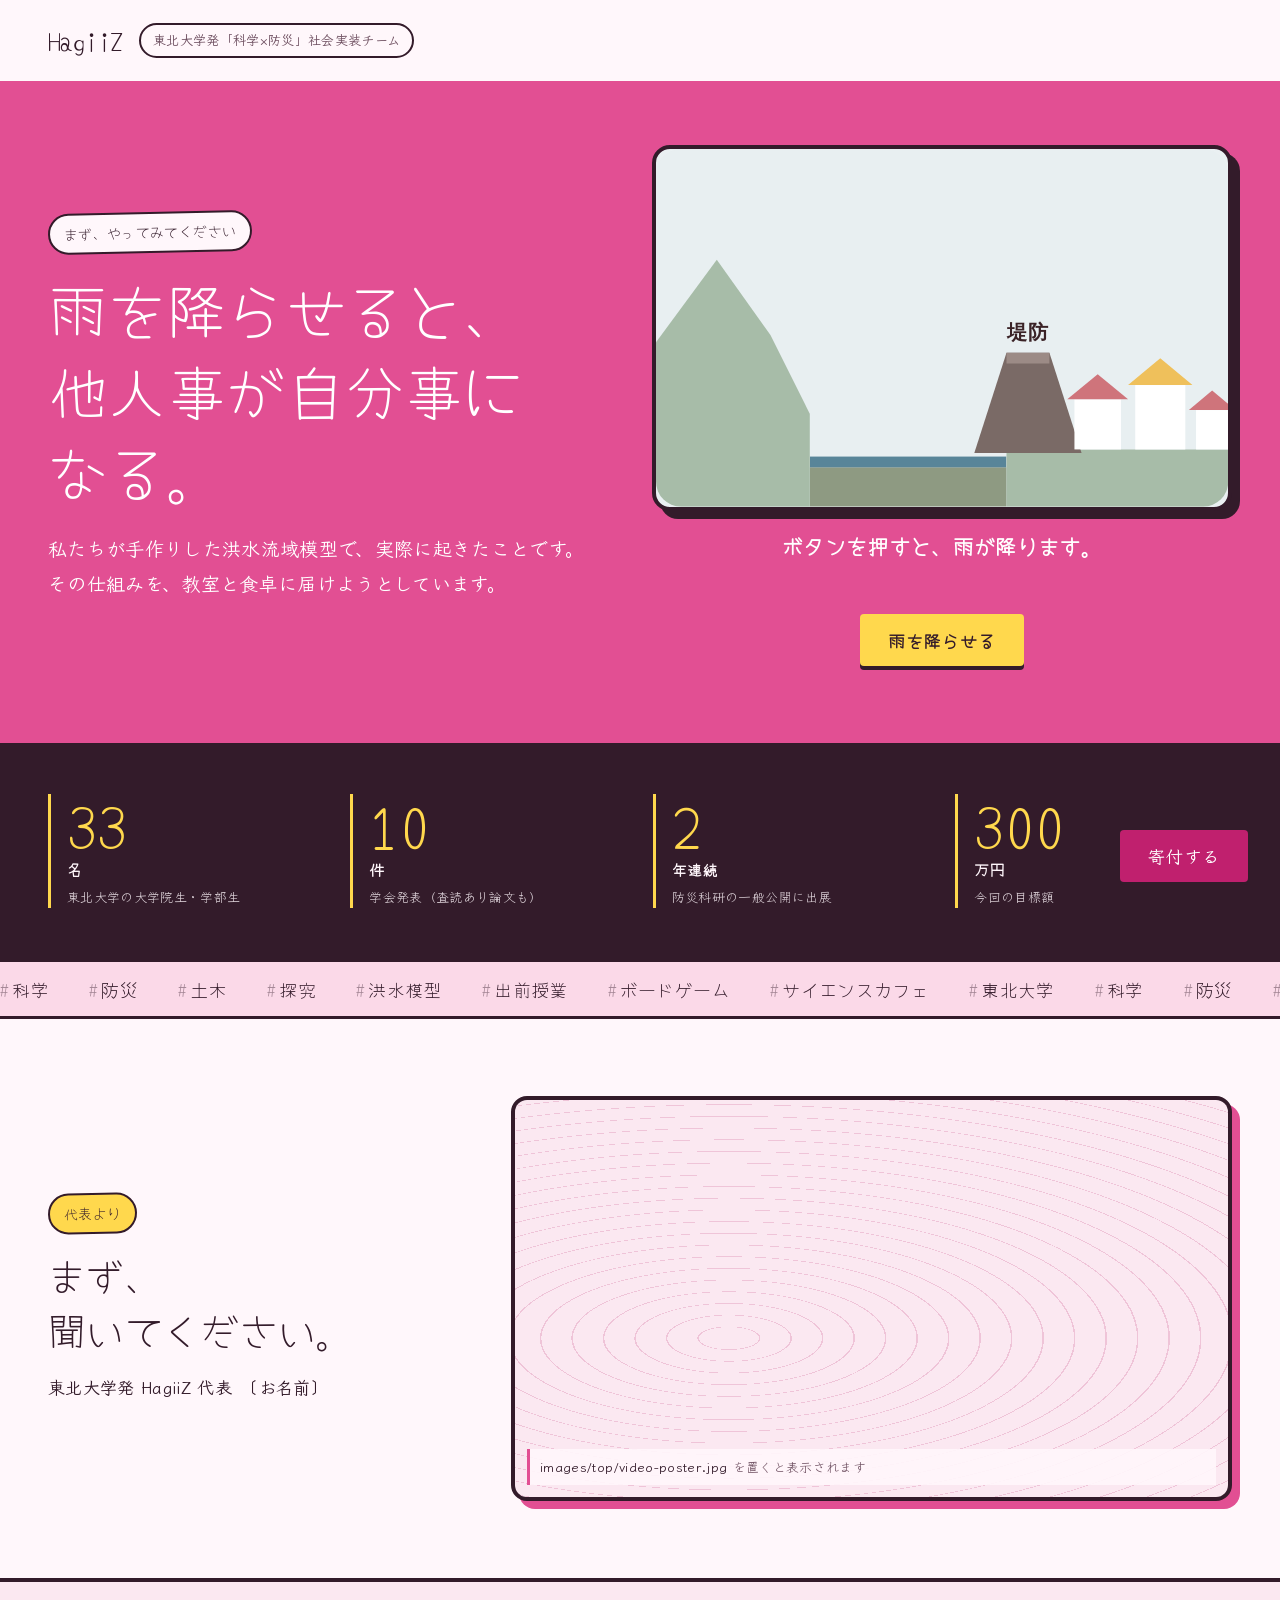
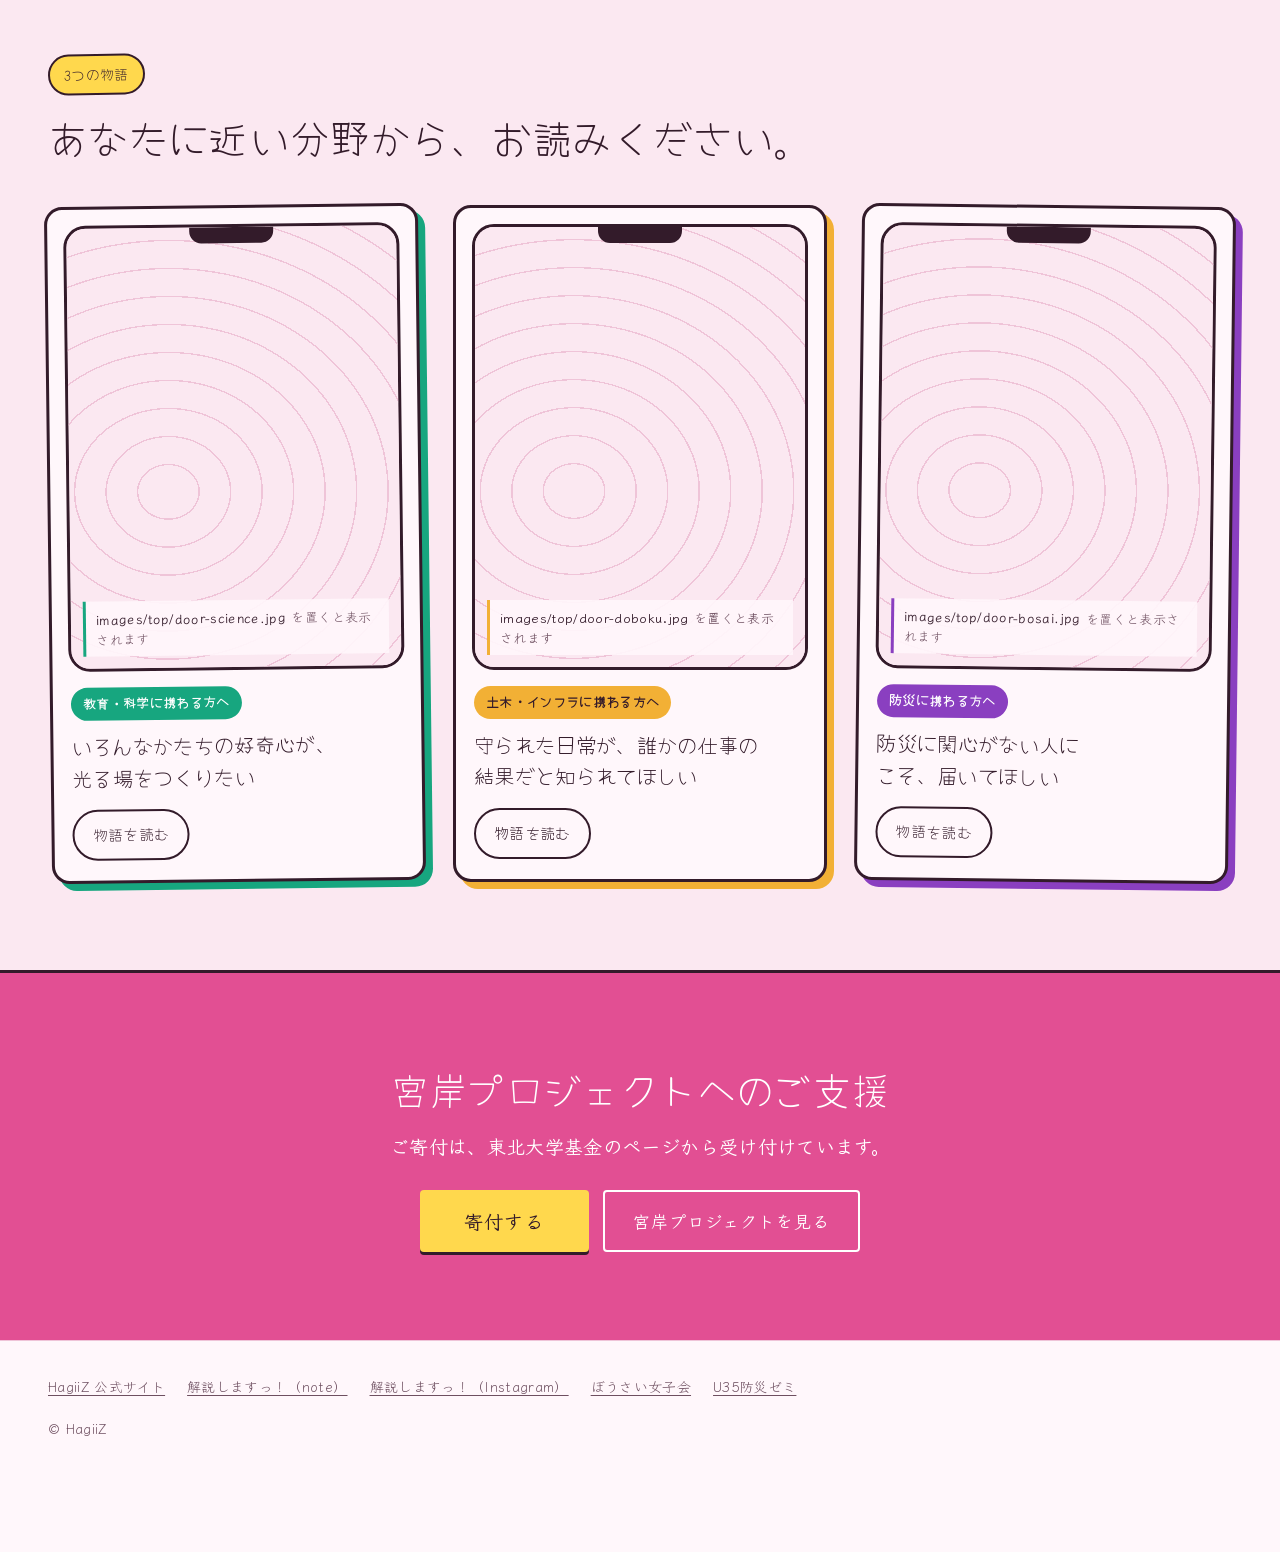
==== index.html @ 5668bf49 "Add files via upload" ====
<!doctype html>
<html lang="ja">
<head>
<meta charset="utf-8">
<meta name="viewport" content="width=device-width, initial-scale=1, viewport-fit=cover">
<title>HagiiZ｜東北大学発「科学×防災」社会実装チーム</title>
<meta name="description" content="東北大学の現役大学院生・学部生を中心とした33名の「科学×防災」社会実装チーム、HagiiZ。宮岸プロジェクトへのご支援をお願いしています。">

<!-- SNSで共有したときの表示（公開URLが決まったら https://〜 の部分を書き換えてください） -->
<meta property="og:type" content="website">
<meta property="og:title" content="HagiiZ｜東北大学発「科学×防災」社会実装チーム">
<meta property="og:description" content="東北大学の現役大学院生・学部生を中心とした33名の「科学×防災」社会実装チーム、HagiiZ。">
<meta property="og:image" content="https://USERNAME.github.io/REPOSITORY/images/ogp/top.jpg">
<meta name="twitter:card" content="summary_large_image">

<link rel="icon" href="data:image/svg+xml,<svg xmlns='http://www.w3.org/2000/svg' viewBox='0 0 100 100'><text y='.9em' font-size='90'>🌊</text></svg>">
<link rel="preconnect" href="https://fonts.googleapis.com">
<link rel="preconnect" href="https://fonts.gstatic.com" crossorigin>
<link href="https://fonts.googleapis.com/css2?family=Klee+One:wght@400;600&family=Yomogi&display=swap" rel="stylesheet">
<link rel="stylesheet" href="assets/css/style.css">
</head>
<body class="top">

<header class="top-head">
  <a class="logo" href="index.html">HagiiZ</a>
  <span class="head-tag">東北大学発「科学×防災」社会実装チーム</span>
</header>

<main>

  <!-- ヒーロー：ミニ模型 -->
  <section class="hero2" aria-labelledby="hero-title">
    <div class="hero2-inner">
      <div class="hero2-text">
        <p class="eyebrow">まず、やってみてください</p>
        <h1 id="hero-title">雨を降らせると、<br>他人事が自分事になる。</h1>
        <p class="hero2-lead">私たちが手作りした洪水流域模型で、実際に起きたことです。<br>その仕組みを、教室と食卓に届けようとしています。</p>
      </div>

      <div class="model-wrap">
        <div class="model" id="model">
          <svg viewBox="0 0 320 200" role="img" aria-label="雨を降らせると水位が上がる模型">
            <defs>
              <clipPath id="clipBox"><rect x="0" y="0" width="320" height="200" rx="14"/></clipPath>
              <clipPath id="clipRiver"><rect x="86" y="80" width="110" height="100"/></clipPath>
            </defs>
            <g clip-path="url(#clipBox)">

              <!-- 空 -->
              <rect x="0" y="0" width="320" height="200" fill="#E8EFF1"/>

              <!-- 雨 -->
              <g class="model-rain" stroke="#4C7C92" stroke-width="2.5" stroke-linecap="round" opacity="0">
                <line x1="30" y1="-20" x2="24" y2="0"/><line x1="76" y1="-44" x2="70" y2="-24"/>
                <line x1="120" y1="-12" x2="114" y2="8"/><line x1="166" y1="-52" x2="160" y2="-32"/>
                <line x1="212" y1="-26" x2="206" y2="-6"/><line x1="258" y1="-48" x2="252" y2="-28"/>
                <line x1="300" y1="-18" x2="294" y2="2"/><line x1="52" y1="-64" x2="46" y2="-44"/>
              </g>

              <!-- 川底 -->
              <rect x="86" y="178" width="110" height="22" fill="#8E9A82"/>

              <!-- 水（谷の中だけ。堤防の天端は y=114） -->
              <g clip-path="url(#clipRiver)">
                <rect class="model-water" x="86" y="172" width="110" height="6" fill="#4C7C92" opacity="0.92"/>
              </g>

              <!-- 左岸（上流の山） -->
              <path d="M0 200 L0 108 L34 62 L64 104 L86 148 L86 200 Z" fill="#A7BCA8"/>

              <!-- 右岸 -->
              <path d="M196 152 L206 168 L320 168 L320 200 L196 200 Z" fill="#A7BCA8"/>

              <!-- 堤防 -->
              <path d="M178 170 L196 114 L220 114 L238 170 Z" fill="#7A6A66"/>
              <path d="M196 114 L220 114 L220 120 L196 120 Z" fill="#9C8B86"/>
              <text x="208" y="106" text-anchor="middle" font-size="11" font-weight="700" fill="#3A2226" font-family="sans-serif">堤防</text>

              <!-- 氾濫（越えたときだけ現れる） -->
              <rect class="model-flood" x="220" y="150" width="100" height="18" fill="#4C7C92" opacity="0"/>

              <!-- 街 -->
              <rect x="234" y="140" width="26" height="28" fill="#FFFFFF"/>
              <path d="M230 140 L247 126 L264 140 Z" fill="#CF747B"/>
              <rect x="268" y="132" width="28" height="36" fill="#FFFFFF"/>
              <path d="M264 132 L282 117 L300 132 Z" fill="#EFC05B"/>
              <rect x="302" y="146" width="18" height="22" fill="#FFFFFF"/>
              <path d="M298 146 L311 135 L324 146 Z" fill="#CF747B"/>

            </g>
          </svg>
        </div>
        <p class="model-caption" id="model-caption" aria-live="polite">ボタンを押すと、雨が降ります。</p>
        <div class="model-actions">
          <button class="btn btn--pour" id="model-btn" type="button">雨を降らせる</button>
          <button class="btn-text" id="model-reset" type="button" hidden>最初から</button>
        </div>
      </div>
    </div>
  </section>

  <!-- 数字 -->
  <section class="stats" aria-label="HagiiZの活動">
    <ul>
      <li><span class="stats-num">33</span><span class="stats-unit">名</span><span class="stats-label">東北大学の大学院生・学部生</span></li>
      <li><span class="stats-num">10</span><span class="stats-unit">件</span><span class="stats-label">学会発表（査読あり論文も）</span></li>
      <li><span class="stats-num">2</span><span class="stats-unit">年連続</span><span class="stats-label">防災科研の一般公開に出展</span></li>
      <li><span class="stats-num">300</span><span class="stats-unit">万円</span><span class="stats-label">今回の目標額</span></li>
    </ul>
  </section>

  <!-- 流れる帯 -->
  <div class="ticker" aria-hidden="true">
    <div class="ticker-track">
      <span>科学</span><span>防災</span><span>土木</span><span>探究</span><span>洪水模型</span><span>出前授業</span><span>ボードゲーム</span><span>サイエンスカフェ</span><span>東北大学</span>
      <span>科学</span><span>防災</span><span>土木</span><span>探究</span><span>洪水模型</span><span>出前授業</span><span>ボードゲーム</span><span>サイエンスカフェ</span><span>東北大学</span>
    </div>
  </div>

  <!-- 代表のあいさつ -->
  <section class="greeting" aria-labelledby="greeting-title">
    <div class="greeting-inner">
      <div class="greeting-text">
        <p class="eyebrow">代表より</p>
        <h2 id="greeting-title">まず、聞いてください。</h2>
        <p class="greeting-sign">東北大学発 HagiiZ 代表　<span data-name></span></p>
      </div>
      <div class="video-frame" id="video"></div>
    </div>
  </section>

  <!-- 3つの入口 -->
  <section class="doors" aria-labelledby="doors-title">
    <div class="doors-head">
      <p class="eyebrow">3つの物語</p>
      <h2 class="doors-title" id="doors-title">あなたに近い分野から、お読みください。</h2>
    </div>

    <div class="doors-grid">

      <a class="door" data-layer="science" href="science.html">
        <div class="door-phone">
          <span class="door-notch" aria-hidden="true"></span>
          <div data-slot="top/door-science" data-alt="サイエンスの物語"></div>
        </div>
        <div class="door-body">
          <span class="door-pill">教育・科学に携わる方へ</span>
          <span class="door-title">いろんなかたちの好奇心が、光る場をつくりたい</span>
          <span class="door-go">物語を読む</span>
        </div>
      </a>

      <a class="door" data-layer="doboku" href="doboku.html">
        <div class="door-phone">
          <span class="door-notch" aria-hidden="true"></span>
          <div data-slot="top/door-doboku" data-alt="土木の物語"></div>
        </div>
        <div class="door-body">
          <span class="door-pill">土木・インフラに携わる方へ</span>
          <span class="door-title">守られた日常が、誰かの仕事の結果だと知られてほしい</span>
          <span class="door-go">物語を読む</span>
        </div>
      </a>

      <a class="door" data-layer="bosai" href="bosai.html">
        <div class="door-phone">
          <span class="door-notch" aria-hidden="true"></span>
          <div data-slot="top/door-bosai" data-alt="防災の物語"></div>
        </div>
        <div class="door-body">
          <span class="door-pill">防災に携わる方へ</span>
          <span class="door-title">防災に関心がない人にこそ、届いてほしい</span>
          <span class="door-go">物語を読む</span>
        </div>
      </a>

    </div>
  </section>

  <!-- 支援 -->
  <section class="support" aria-labelledby="support-title">
    <div class="support-inner">
      <h2 id="support-title">宮岸プロジェクトへのご支援</h2>
      <p>ご寄付は、東北大学基金のページから受け付けています。</p>
      <div class="btn-row">
        <a class="btn btn--donate btn--lg" data-donate href="#">寄付する</a>
        <a class="btn btn--sub" data-project href="#">宮岸プロジェクトを見る</a>
      </div>
    </div>
  </section>
</main>

<footer class="site-foot">
  <ul>
    <li><a href="https://www.hagiiz.com/" target="_blank" rel="noopener">HagiiZ 公式サイト</a></li>
    <li><a href="https://note.com/hagiiz_kaisetsu" target="_blank" rel="noopener">解説しますっ！（note）</a></li>
    <li><a href="https://www.instagram.com/hagiiz_kaisetsu/" target="_blank" rel="noopener">解説しますっ！（Instagram）</a></li>
    <li><a href="https://hagiiz-project.github.io/resilience-for-ladies-HP/" target="_blank" rel="noopener">ぼうさい女子会</a></li>
    <li><a href="https://u35-bosai-zemi.github.io/u35-bosai-web/" target="_blank" rel="noopener">U35防災ゼミ</a></li>
  </ul>
  <p>© HagiiZ</p>
</footer>

<a class="btn btn--donate donate-fixed" data-donate href="#">寄付する</a>

<script src="assets/js/config.js"></script>
<script src="assets/js/common.js"></script>
<script src="assets/js/top.js"></script>
<script src="assets/js/hero.js"></script>
</body>
</html>
---- assets/css/style.css ----
:root {
  color-scheme: light;

  /* ブランドの基色 */
  --rose: #E24F93;          /* Webカラー。面・フレーム・大きな文字に */
  --rose-deep: #C0206E;     /* 白文字を載せる用（コントラスト 5.7:1） */
  --rose-pale: #FBD9E8;     /* うすいほう */

  --paper: #FFF7FB;         /* 読む面。ごく淡いピンク */
  --paper-2: #FBE8F1;
  --ink: #331B2A;           /* 濃い葡萄色。黒より刺さらない */
  --ink-2: #6E4F60;
  --contour: #EFC4D8;
  --water: #2C8AC4;         /* 水。ピンクとぶつからない澄んだ青 */
  --sun: #FFD84D;           /* 注意を引く黄 */

  --accent: var(--rose);
  --accent-ink: var(--rose-deep);
  --on-accent: #FFFFFF;

  --f-hand: "Yomogi", "Klee One", "Hiragino Maru Gothic ProN", "Yu Gothic", sans-serif;
  --f-body: "Klee One", "Hiragino Mincho ProN", "Yu Gothic", "Meiryo", sans-serif;
  --f-display: var(--f-hand);
  --f-pop: var(--f-hand);
  --f-num: var(--f-hand);

  --bar-h: 56px;
  --safe-b: env(safe-area-inset-bottom, 0px);
}

/* 分野ごとの色（すべて基色と同じ温度に揃える） */
[data-layer="doboku"]  { --accent: #F2B035; --accent-ink: #8A5B00; --on-accent: #331B2A; }  /* 安全標識の黄 */
[data-layer="bosai"]   { --accent: #8A3FC0; --accent-ink: #6E2AA0; --on-accent: #FFFFFF; }  /* 警戒レベルの紫 */
[data-layer="science"] { --accent: #17A67F; --accent-ink: #0E7357; --on-accent: #FFFFFF; }  /* 観察ノートの緑 */

*, *::before, *::after { box-sizing: border-box; }

html { -webkit-text-size-adjust: 100%; }

body {
  margin: 0;
  background: var(--paper);
  color: var(--ink);
  font-family: var(--f-body);
  font-size: 17px;
  line-height: 1.9;
  letter-spacing: 0.02em;
  font-feature-settings: "palt" 0;
}

img { max-width: 100%; display: block; }
a { color: inherit; }

:focus-visible {
  outline: 3px solid var(--accent);
  outline-offset: 3px;
}

strong { font-weight: 700; }

/* ---------- 等高線の地模様（画像が無いときの表示） ---------- */
.img-slot {
  position: relative;
  width: 100%;
  height: 100%;
  min-height: 200px;
  overflow: hidden;
  background-color: var(--paper-2);
  background-image:
    repeating-radial-gradient(ellipse 120% 80% at 30% 60%,
      transparent 0 30px, var(--contour) 30px 31.5px);
  background-blend-mode: normal;
}
.img-slot img {
  width: 100%;
  height: 100%;
  object-fit: cover;
}
.img-slot.has-img { background: none; }
.img-label {
  position: absolute;
  left: 12px;
  bottom: 12px;
  right: 12px;
  font-size: 13px;
  line-height: 1.5;
  color: var(--ink-2);
  background: rgba(255, 247, 251, 0.92);
  padding: 8px 10px;
  border-left: 3px solid var(--accent);
}
.img-label code {
  font-family: var(--f-body);
  font-weight: 700;
  color: var(--ink);
}
.img-slot.has-img .img-label { display: none; }

/* ---------- ボタン ---------- */
.btn {
  display: inline-flex;
  align-items: center;
  justify-content: center;
  min-height: 52px;
  padding: 0 28px;
  border-radius: 4px;
  font-family: var(--f-body);
  font-weight: 700;
  font-size: 17px;
  text-decoration: none;
  letter-spacing: 0.06em;
  transition: transform .15s ease, box-shadow .15s ease;
}
.btn--donate {
  background: var(--rose-deep);
  color: #fff;
  box-shadow: 0 3px 0 var(--ink);
}
.btn--donate:hover { transform: translateY(-1px); box-shadow: 0 4px 0 var(--ink); }
.btn--donate:active { transform: translateY(2px); box-shadow: 0 1px 0 var(--ink); }
.btn--sub {
  border: 2px solid var(--ink);
  color: var(--ink);
  background: var(--paper);
}
.btn--sub:hover { background: var(--ink); color: var(--paper); }

/* =========================================================
   トップページ
   ========================================================= */

.top-head {
  display: flex;
  align-items: center;
  gap: 16px;
  flex-wrap: wrap;
  padding: 16px clamp(16px, 4vw, 48px);
}
.logo {
  font-family: var(--f-num);
  font-weight: 400;
  font-size: 26px;
  letter-spacing: -0.02em;
  text-decoration: none;
}
.head-tag {
  font-size: 13px;
  font-weight: 700;
  color: var(--ink-2);
  border: 2px solid var(--ink);
  border-radius: 999px;
  padding: 3px 12px;
}

.eyebrow {
  display: inline-block;
  margin: 0 0 14px;
  border: 2px solid var(--ink);
  font-family: var(--f-pop);
  font-weight: 400;
  font-size: 14px;
  color: var(--ink);
  background: var(--sun);
  padding: 5px 14px;
  border-radius: 999px;
  transform: rotate(-1.2deg);
}

/* ---- ヒーロー：ミニ模型 ---- */
.hero2 {
  background: var(--rose);
  color: #fff;
  border-bottom: 4px solid var(--ink);
  padding: clamp(28px, 5vw, 68px) clamp(16px, 4vw, 48px) clamp(44px, 6vw, 84px);
  background: var(--rose);
  border-bottom: 3px solid var(--ink);
}
.hero2 .eyebrow { background: var(--paper); }
.hero2-inner {
  max-width: 1200px;
  margin: 0 auto;
  display: grid;
  grid-template-columns: minmax(0, 1fr) minmax(0, 1.05fr);
  gap: clamp(28px, 4vw, 64px);
  align-items: center;
}
.hero2 h1 {
  font-family: var(--f-pop);
  font-weight: 400;
  font-size: clamp(30px, 5.2vw, 60px);
  line-height: 1.35;
  letter-spacing: -0.01em;
  margin: 0 0 20px;
  word-break: auto-phrase;
}
.model-water { transform: none; }
.hero2-lead {
  margin: 0;
  color: #fff;
  font-size: 19px;
  font-weight: 600;
  line-height: 1.85;
  max-width: 30em;
}

.model-wrap { text-align: center; }
.model {
  border: 4px solid var(--ink);
  border-radius: 18px;
  overflow: hidden;
  box-shadow: 8px 8px 0 var(--ink);
  background: #EAF0F2;
}
.model svg { display: block; width: 100%; height: auto; }
.model-water { transition: y .7s cubic-bezier(.3,.8,.4,1), height .7s cubic-bezier(.3,.8,.4,1); }
.model-flood { transition: opacity .5s ease .5s; }
.model.is-flooded .model-flood { opacity: .8; }

.model-rain.is-raining line { animation: drop .75s linear; }
.model-rain.is-raining { opacity: 1; }
@keyframes drop {
  from { transform: translateY(0); opacity: 0; }
  20%  { opacity: 1; }
  to   { transform: translateY(230px); opacity: 0; }
}

.model-caption {
  color: #fff;
  min-height: 3.4em;
  margin: 18px 0 14px;
  font-family: var(--f-pop);
  font-weight: 600;
  font-size: clamp(19px, 1.8vw, 21px);
  line-height: 1.7;
}
.model-actions {
  display: flex;
  align-items: center;
  justify-content: center;
  gap: 16px;
  flex-wrap: wrap;
}
.btn--pour {
  background: var(--sun);
  color: var(--ink);
  border: 0;
  cursor: pointer;
  font-family: var(--f-pop);
  box-shadow: 0 4px 0 var(--ink);
}
.btn--pour:hover { transform: translateY(-2px); box-shadow: 0 6px 0 var(--ink); }
.btn--pour:active { transform: translateY(3px); box-shadow: 0 1px 0 var(--ink); }
.btn-text {
  background: none;
  border: 0;
  cursor: pointer;
  font-family: var(--f-body);
  font-size: 15px;
  color: #fff;
  text-decoration: underline;
  text-underline-offset: 3px;
  padding: 8px;
}

/* ---- 数字 ---- */
.stats {
  background: var(--ink);
  color: var(--paper);
  border-bottom: 3px solid var(--ink);
  padding: clamp(28px, 4vw, 48px) clamp(16px, 4vw, 48px);
}
.stats ul {
  max-width: 1200px;
  margin: 0 auto;
  padding: 0;
  list-style: none;
  display: grid;
  grid-template-columns: repeat(4, 1fr);
  gap: clamp(16px, 2vw, 32px);
}
.stats li {
  display: flex;
  flex-direction: column;
  gap: 2px;
  border-left: 3px solid var(--sun);
  padding-left: 16px;
}
.stats-num {
  font-family: var(--f-num);
  font-weight: 400;
  font-size: clamp(38px, 5vw, 60px);
  line-height: 1;
  color: var(--sun);
}
.stats-unit { font-family: var(--f-pop); font-weight: 700; font-size: 15px; }
.stats-label { font-size: 13px; line-height: 1.6; color: rgba(255, 247, 251, .82); }

/* ---- 流れる帯 ---- */
.ticker {
  overflow: hidden;
  background: var(--rose-pale);
  border-top: 3px solid var(--ink);
  border-bottom: 3px solid var(--ink);
  padding: 10px 0;
}
.ticker-track {
  display: flex;
  width: max-content;
  gap: 40px;
  animation: ticker 38s linear infinite;
}
.ticker-track span {
  font-family: var(--f-pop);
  font-weight: 400;
  font-size: 18px;
  white-space: nowrap;
}
.ticker-track span::before { content: "#"; opacity: .45; margin-right: 3px; }
@keyframes ticker { to { transform: translateX(-50%); } }
@media (prefers-reduced-motion: reduce) { .ticker-track { animation: none; } }

/* ---- 代表のあいさつ ---- */
.greeting { padding: clamp(40px, 6vw, 80px) clamp(16px, 4vw, 48px); }
.greeting-inner {
  max-width: 1200px;
  margin: 0 auto;
  display: grid;
  grid-template-columns: minmax(0, 0.8fr) minmax(0, 1.4fr);
  gap: clamp(24px, 4vw, 56px);
  align-items: center;
}
.greeting h2 {
  word-break: auto-phrase;
  font-family: var(--f-pop);
  font-weight: 400;
  font-size: clamp(24px, 3.4vw, 38px);
  line-height: 1.45;
  margin: 0 0 14px;
}
.greeting-sign { margin: 0; font-weight: 700; }
.video-frame {
  position: relative;
  width: 100%;
  aspect-ratio: 16 / 9;
  background: var(--ink);
  border: 4px solid var(--ink);
  border-radius: 16px;
  overflow: hidden;
  box-shadow: 8px 8px 0 var(--rose);
}
.video-frame iframe,
.video-frame video,
.video-frame .img-slot {
  position: absolute;
  inset: 0;
  width: 100%;
  height: 100%;
  border: 0;
}

/* ---- 3つの入口 ---- */
.doors {
  padding: clamp(40px, 6vw, 72px) clamp(16px, 4vw, 48px) clamp(48px, 7vw, 88px);
  background: var(--paper-2);
  border-top: 4px solid var(--ink);
}
.doors-head { max-width: 1200px; margin: 0 auto clamp(24px, 3vw, 40px); }
.doors-title {
  font-family: var(--f-pop);
  font-weight: 400;
  font-size: clamp(24px, 3.4vw, 40px);
  line-height: 1.45;
  margin: 0;
  word-break: auto-phrase;
}
.doors-grid {
  max-width: 1200px;
  margin: 0 auto;
  display: grid;
  grid-template-columns: repeat(3, 1fr);
  gap: clamp(18px, 2.4vw, 32px);
}
.door {
  display: flex;
  flex-direction: column;
  text-decoration: none;
  color: var(--ink);
  background: var(--paper);
  border: 3px solid var(--ink);
  border-radius: 18px;
  overflow: hidden;
  box-shadow: 7px 7px 0 var(--accent);
  transition: transform .18s ease, box-shadow .18s ease;
}
.door:nth-child(1) { transform: rotate(-0.7deg); }
.door:nth-child(3) { transform: rotate(0.7deg); }
.door:hover { transform: translate(-3px, -3px) rotate(0deg); box-shadow: 12px 12px 0 var(--accent); }

.door-phone {
  position: relative;
  margin: 16px 16px 0;
  border: 3px solid var(--ink);
  border-radius: 22px;
  overflow: hidden;
  background: var(--paper-2);
}
.door-notch {
  position: absolute;
  top: 0; left: 50%;
  transform: translateX(-50%);
  width: 84px; height: 16px;
  background: var(--ink);
  border-bottom-left-radius: 12px;
  border-bottom-right-radius: 12px;
  z-index: 2;
}
.door-phone .img-slot { aspect-ratio: 3 / 4; height: auto; min-height: 0; }

.door-body {
  display: flex;
  flex-direction: column;
  gap: 10px;
  padding: 16px 18px 20px;
  flex: 1;
}
.door-pill {
  align-self: flex-start;
  font-family: var(--f-pop);
  font-size: 13px;
  font-weight: 900;
  color: var(--on-accent);
  background: var(--accent);
  padding: 4px 12px;
  border-radius: 999px;
}
.door-title {
  font-family: var(--f-pop);
  font-weight: 400;
  font-size: clamp(18px, 1.6vw, 21px);
  line-height: 1.55;
  flex: 1;
  word-break: auto-phrase;
}
.door-go {
  align-self: flex-start;
  margin-top: 6px;
  padding: 9px 18px;
  border: 2px solid var(--ink);
  border-radius: 999px;
  font-family: var(--f-pop);
  font-weight: 400;
  font-size: 15px;
}
.door:hover .door-go { background: var(--ink); color: var(--paper); }

/* ---- 支援 ---- */
.support {
  background: var(--rose);
  color: #fff;
  border-top: 4px solid var(--ink);
  padding: clamp(48px, 7vw, 88px) clamp(16px, 4vw, 48px);
  border-top: 3px solid var(--ink);
  background: var(--rose);
}
.support-inner { max-width: 760px; margin: 0 auto; text-align: center; }
.support h2 {
  font-family: var(--f-pop);
  font-weight: 400;
  font-size: clamp(24px, 3.4vw, 38px);
  line-height: 1.45;
  margin: 0 0 12px;
}
.support p { margin: 0 0 26px; color: #fff; font-size: 19px; font-weight: 600; }
.support .btn--donate { background: var(--sun); color: var(--ink); }
.support .btn--sub { border-color: #fff; color: #fff; background: transparent; }
.support .btn--sub:hover { background: #fff; color: var(--rose-deep); }
.btn-row { display: flex; flex-wrap: wrap; gap: 14px; justify-content: center; }
.btn--lg { min-height: 62px; padding: 0 44px; font-size: 19px; }

.site-foot {
  padding: 32px clamp(16px, 4vw, 48px) calc(96px + var(--safe-b));
  border-top: 1px solid var(--contour);
  font-size: 14px;
  color: var(--ink-2);
}
.site-foot ul {
  list-style: none;
  margin: 0 0 16px;
  padding: 0;
  display: flex;
  flex-wrap: wrap;
  gap: 8px 22px;
}
.site-foot a { text-underline-offset: 3px; }

/* =========================================================
   物語ページ
   ========================================================= */

.bar {
  position: fixed;
  top: 0; left: 0; right: 0;
  z-index: 20;
  height: var(--bar-h);
  display: flex;
  align-items: center;
  gap: 16px;
  padding: 0 clamp(14px, 3vw, 32px);
  background: rgba(255, 247, 251, 0.94);
  backdrop-filter: blur(6px);
  -webkit-backdrop-filter: blur(6px);
  border-bottom: 1px solid var(--contour);
}
.bar .logo { font-size: 18px; }
.bar-progress {
  flex: 1;
  height: 6px;
  background: var(--paper-2);
  border-radius: 3px;
  overflow: hidden;
}
.bar-fill {
  display: block;
  height: 100%;
  width: 0%;
  background: var(--accent);
}
.bar-count {
  font-size: 13px;
  font-weight: 700;
  color: var(--ink-2);
  min-width: 4.5em;
  text-align: right;
  font-variant-numeric: tabular-nums;
}

.donate-fixed {
  position: fixed;
  right: clamp(14px, 3vw, 32px);
  bottom: calc(18px + var(--safe-b));
  z-index: 30;
}

/* ----- 場面（縦並び＝スマホ・既定） ----- */
.flow { position: relative; padding-top: var(--bar-h); }
.flow-track { position: relative; }

.scene {
  position: relative;
  padding: 36px 20px 40px 38px;
  border-left: 4px solid var(--paper-2);
  margin-left: 14px;
}
/* 縦の川：読んだところまで水が流れる */
.flow-river-v {
  position: absolute;
  left: 14px;
  top: var(--bar-h);
  width: 4px;
  height: 0;
  background: var(--water);
  z-index: 1;
  pointer-events: none;
}
.scene-fig {
  margin: 0 0 22px;
  aspect-ratio: 4 / 3;
}
.scene-fig .img-slot { min-height: 0; }
.scene-text { max-width: 36em; }

.scene h2 {
  font-family: var(--f-pop);
  font-weight: 400;
  word-break: auto-phrase;
  font-size: clamp(22px, 2.4vw, 30px);
  line-height: 1.5;
  margin: 0 0 18px;
  padding-left: 14px;
  border-left: 5px solid var(--accent);
}
.scene p { margin: 0 0 1.1em; }
.scene p:last-child { margin-bottom: 0; }

/* 表紙 */
.scene--cover .cover-label {
  display: inline-block;
  font-family: var(--f-pop);
  font-size: 14px;
  font-weight: 900;
  color: var(--on-accent);
  background: var(--accent);
  padding: 5px 16px;
  border-radius: 999px;
  margin-bottom: 20px;
  transform: rotate(-1.2deg);
}
.scene--cover .cover-title,
.door-title,
.scene h2,
.doors-title {
  word-break: auto-phrase;
  text-wrap: balance;
}
.scene--cover .cover-title {
  font-family: var(--f-display);
  font-weight: 400;
  font-size: clamp(30px, 4.6vw, 60px);
  line-height: 1.45;
  letter-spacing: 0.02em;
  margin: 0 0 22px;
  border: 0;
  padding: 0;
}
.scene--cover .cover-hint {
  color: var(--ink-2);
  font-size: 15px;
  font-weight: 700;
  margin: 0;
}
.scene--cover .cover-hint::after {
  content: "";
  display: inline-block;
  width: 10px; height: 10px;
  margin-left: 10px;
  border-right: 3px solid var(--accent);
  border-bottom: 3px solid var(--accent);
  transform: rotate(45deg) translate(-2px, -2px);
  animation: nudge 1.6s ease-in-out infinite;
}
.is-horizontal .scene--cover .cover-hint::after { transform: rotate(-45deg); }
@keyframes nudge { 0%,100% { opacity: .35; } 50% { opacity: 1; } }
@media (prefers-reduced-motion: reduce) {
  .scene--cover .cover-hint::after { animation: none; }
}
.cover-hint .hint-h { display: none; }

/* メインコピー */
.scene--copy .scene-text p {
  font-family: var(--f-display);
  font-weight: 600;
  font-size: clamp(19px, 1.9vw, 24px);
  line-height: 1.85;
}
.scene--copy .scene-text strong { font-weight: 800; }

/* 箇条（実績・取り組み） */
.items {
  list-style: none;
  margin: 18px 0 0;
  padding: 0;
  counter-reset: item;
}
.items li {
  counter-increment: item;
  position: relative;
  padding: 0 0 18px 44px;
  margin-bottom: 18px;
  border-bottom: 1px solid var(--contour);
}
.items li:last-child { border-bottom: 0; margin-bottom: 0; }
.items li::before {
  content: counter(item);
  position: absolute;
  left: 0; top: 2px;
  width: 30px; height: 30px;
  display: grid;
  place-items: center;
  background: var(--accent);
  color: var(--on-accent);
  border-radius: 999px;
  font-family: var(--f-num);
  font-weight: 400;
  font-size: 15px;
  line-height: 1;
}
.items h3 {
  font-family: var(--f-pop);
  font-weight: 400;
  font-size: 17px;
  line-height: 1.6;
  margin: 0 0 4px;
}
.items p { margin: 0; font-size: 16px; line-height: 1.8; }
.items a {
  display: inline-block;
  margin-top: 6px;
  font-size: 15px;
  font-weight: 700;
  color: var(--accent-ink);
  text-underline-offset: 3px;
}

.win {
  margin-top: 24px;
  padding: 18px 20px;
  background: var(--ink);
  color: var(--paper);
}
.win-label {
  display: block;
  font-family: var(--f-pop);
  font-size: 14px;
  font-weight: 900;
  color: var(--accent);
  margin-bottom: 6px;
}
[data-layer="bosai"] .win-label { color: #C9A8EC; }
.win p { margin: 0; line-height: 1.8; }

/* 資金：水位計 */
.gauge {
  list-style: none;
  margin: 22px 0 0;
  padding: 0 0 0 26px;
  position: relative;
}
.gauge::before {
  content: "";
  position: absolute;
  left: 7px; top: 8px; bottom: 8px;
  width: 4px;
  background: linear-gradient(to top, var(--water) 0%, var(--water) 100%);
  opacity: .35;
}
.gauge li {
  position: relative;
  padding: 0 0 20px 14px;
}
.gauge li:last-child { padding-bottom: 0; }
.gauge li::before {
  content: "";
  position: absolute;
  left: -26px; top: 7px;
  width: 18px; height: 4px;
  background: var(--water);
}
.gauge-amount {
  font-family: var(--f-num);
  font-weight: 400;
  font-size: 28px;
  line-height: 1.3;
}
.gauge-goal {
  display: inline-block;
  margin-left: 8px;
  border-radius: 999px;
  font-family: var(--f-pop);
  font-size: 13px;
  font-weight: 700;
  color: var(--on-accent);
  background: var(--accent);
  padding: 2px 8px;
  vertical-align: middle;
}
.gauge h3 { font-size: 16px; margin: 2px 0; line-height: 1.6; }
.gauge p { margin: 0; font-size: 15px; line-height: 1.75; color: var(--ink-2); }

/* WIN：絵を置かず、言葉だけで見せる */
.scene--win {
  background: var(--ink);
  color: var(--paper);
  border-left-color: var(--ink);
}
.scene--win .win-label {
  display: inline-block;
  font-family: var(--f-pop);
  font-size: 14px;
  font-weight: 900;
  border-radius: 999px;
  color: var(--on-accent);
  background: var(--accent);
  padding: 4px 12px;
  margin-bottom: 22px;
}
.scene--win .scene-text p {
  font-family: var(--f-display);
  font-weight: 400;
  font-size: clamp(22px, 2.6vw, 34px);
  line-height: 1.7;
  word-break: auto-phrase;
}
.is-horizontal .scene.scene--win {
  width: min(70vw, 900px);
  grid-template-columns: minmax(0, 1fr);
}

/* 最後の関連リンク */
.scene--links { padding-bottom: calc(110px + var(--safe-b)); }
.scene--links h2 { font-size: 20px; }
.scene--links .story-links { flex-direction: column; border-top: 0; margin-top: 8px; padding-top: 0; }
.home-link {
  display: inline-block;
  margin-top: 18px;
  font-weight: 700;
  color: var(--accent-ink);
  text-underline-offset: 3px;
}
.is-horizontal .scene.scene--links {
  width: min(40vw, 480px);
  grid-template-columns: minmax(0, 1fr);
}

/* 結び */
.sign {
  margin-top: 26px;
  font-family: var(--f-display);
  font-weight: 400;
  font-size: 18px;
}
.cta-row { display: flex; flex-wrap: wrap; gap: 14px; margin-top: 26px; }
.story-links {
  list-style: none;
  margin: 28px 0 0;
  padding: 18px 0 0;
  border-top: 1px solid var(--contour);
  font-size: 14px;
  display: flex;
  flex-wrap: wrap;
  gap: 6px 20px;
}
.story-links a { text-underline-offset: 3px; color: var(--ink-2); }

.researchmap-link {
  display: inline-block;
  font-size: 15px;
  font-weight: 700;
  color: var(--accent-ink);
  text-underline-offset: 3px;
}

.back-home {
  display: block;
  padding: 40px 20px calc(110px + var(--safe-b)) 52px;
  font-size: 15px;
  color: var(--ink-2);
}

/* =========================================================
   横スクロール（PC）
   ========================================================= */
.is-horizontal .flow {
  padding-top: 0;
  height: var(--flow-h, 100vh);
}
.is-horizontal .flow-sticky {
  position: sticky;
  top: 0;
  height: 100vh;
  height: 100dvh;
  overflow: hidden;
}
.is-horizontal .flow-track {
  display: flex;
  height: 100%;
  will-change: transform;
}
.is-horizontal .flow-river-v { display: none; }

.is-horizontal .scene {
  flex: 0 0 auto;
  width: min(84vw, 1160px);
  height: 100%;
  margin: 0;
  border: 0;
  padding: calc(var(--bar-h) + 36px) clamp(28px, 3.4vw, 56px) 110px;
  display: grid;
  grid-template-columns: minmax(0, 1fr) minmax(0, 1fr);
  gap: clamp(28px, 3.4vw, 60px);
  align-items: center;
}
.is-horizontal .scene:first-child { padding-left: clamp(40px, 6vw, 96px); }
.is-horizontal .scene-fig {
  margin: 0;
  height: min(100%, 62vh);
  aspect-ratio: auto;
  align-self: center;
}
.is-horizontal .scene-text {
  max-height: 100%;
  overflow-y: auto;
  padding-right: 6px;
  scrollbar-width: thin;
}

/* 文字が多い場面：文字の列を広げる */
.is-horizontal .scene--wide {
  width: min(94vw, 1380px);
  grid-template-columns: minmax(0, 0.8fr) minmax(0, 1.2fr);
}
.is-horizontal .scene--wider {
  grid-template-columns: minmax(0, 0.55fr) minmax(0, 1.45fr);
}
.is-horizontal .scene--wider .items {
  display: grid;
  grid-template-columns: minmax(0, 1fr) minmax(0, 1fr);
  column-gap: 32px;
}
.is-horizontal .scene--wider .items li:nth-last-child(2):nth-child(odd) { border-bottom: 0; }

/* 画面が低く、それでも収まらない場面：絵を外し、文字を2列に並べる */
.is-horizontal .scene--textonly {
  grid-template-columns: minmax(0, 1fr);
}
.is-horizontal .scene--textonly .scene-fig { display: none; }
.is-horizontal .scene--textonly .scene-text {
  display: grid;
  grid-template-columns: minmax(0, 1fr) minmax(0, 1fr);
  column-gap: 48px;
  align-content: center;
}
.is-horizontal .scene--textonly .scene-text > h2,
.is-horizontal .scene--textonly .scene-text > .items,
.is-horizontal .scene--textonly .scene-text > .win,
.is-horizontal .scene--textonly .scene-text > .funds-grid,
.is-horizontal .scene--textonly .scene-text > .sign,
.is-horizontal .scene--textonly .scene-text > .cta-row,
.is-horizontal .scene--textonly .scene-text > .story-links {
  grid-column: 1 / -1;
}

/* 資金：説明と水位計を横に並べる */
.is-horizontal .funds-grid {
  display: grid;
  grid-template-columns: minmax(0, 1fr) minmax(0, 1fr);
  gap: 32px;
  align-items: start;
}
.is-horizontal .funds-grid .gauge { margin-top: 4px; }

/* 画面の低いPC（ノートPCなど） */
@media (min-width: 960px) and (max-height: 820px) {
  .is-horizontal .scene {
    padding-top: calc(var(--bar-h) + 18px);
    padding-bottom: 92px;
    font-size: 15.5px;
    line-height: 1.8;
  }
  .is-horizontal .scene h2 { font-size: 22px; margin-bottom: 12px; }
  .is-horizontal .scene p { margin-bottom: .8em; }
  .is-horizontal .items li { padding-bottom: 12px; margin-bottom: 12px; }
  .is-horizontal .items h3 { font-size: 15.5px; }
  .is-horizontal .items p { font-size: 14.5px; line-height: 1.7; }
  .is-horizontal .scene--copy .scene-text p { font-size: 19px; line-height: 1.75; }
  .is-horizontal .river { bottom: 22px; }
  .is-horizontal .gauge li { padding-bottom: 10px; }
  .is-horizontal .gauge-amount { font-size: 20px; }
  .is-horizontal .gauge h3 { font-size: 15px; }
  .is-horizontal .gauge p { font-size: 14px; line-height: 1.6; }
}

/* 表紙はタイトル優先 */
.is-horizontal .scene--cover {
  width: min(92vw, 1320px);
  grid-template-columns: minmax(0, 1.1fr) minmax(0, 1fr);
}
.is-horizontal .scene--cover .scene-fig { height: min(100%, 70vh); }
.is-horizontal .cover-hint .hint-v { display: none; }
.is-horizontal .cover-hint .hint-h { display: inline; }

/* 結びは最後に余白を残す */
.is-horizontal .scene--cta { width: min(92vw, 1240px); }
.is-horizontal .back-home { display: none; }

/* 横の川 */
.river {
  display: none;
}
.is-horizontal .river {
  display: block;
  z-index: 1;
  position: absolute;
  left: 0;
  bottom: 34px;
  height: 60px;
  pointer-events: none;
  overflow: visible;
}
.river-bed { fill: none; stroke: var(--contour); stroke-width: 2; stroke-dasharray: 2 8; stroke-linecap: round; }
.river-flow { fill: none; stroke: var(--water); stroke-width: 5; stroke-linecap: round; }

/* =========================================================
   レスポンシブ
   ========================================================= */
@media (max-width: 959px) {
  .hero2-inner, .greeting-inner { grid-template-columns: 1fr; }
  .greeting-inner { gap: 20px; }
  .doors-grid { grid-template-columns: 1fr; }
  .stats ul { grid-template-columns: 1fr 1fr; }
  .door { flex-direction: row; align-items: stretch; }
  .door-phone { margin: 14px 0 14px 14px; width: 38%; flex: 0 0 38%; }
  .door-phone .img-slot { aspect-ratio: 3 / 4; height: 100%; }
  .door-body { padding: 14px 16px 16px; }
  .donate-fixed {
    left: 0; right: 0; bottom: 0;
    border-radius: 0;
    min-height: calc(56px + var(--safe-b));
    padding-bottom: var(--safe-b);
    box-shadow: 0 -1px 0 var(--ink);
  }
  .donate-fixed:hover, .donate-fixed:active { transform: none; box-shadow: 0 -1px 0 var(--ink); }
  .bar .logo { font-size: 16px; }
}
@media (max-width: 520px) {
  body { font-size: 16px; }
  .door { flex-direction: column; }
  .door-phone { width: auto; flex: none; margin: 14px 14px 0; }
  .door-phone .img-slot { aspect-ratio: 16 / 10; }
  .stats li { padding-left: 12px; }
  .scene { padding: 30px 16px 34px 28px; margin-left: 10px; }
  .flow-river-v { left: 10px; }
  .back-home { padding-left: 38px; }
}

@media (prefers-reduced-motion: reduce) {
  * { transition: none !important; }
}
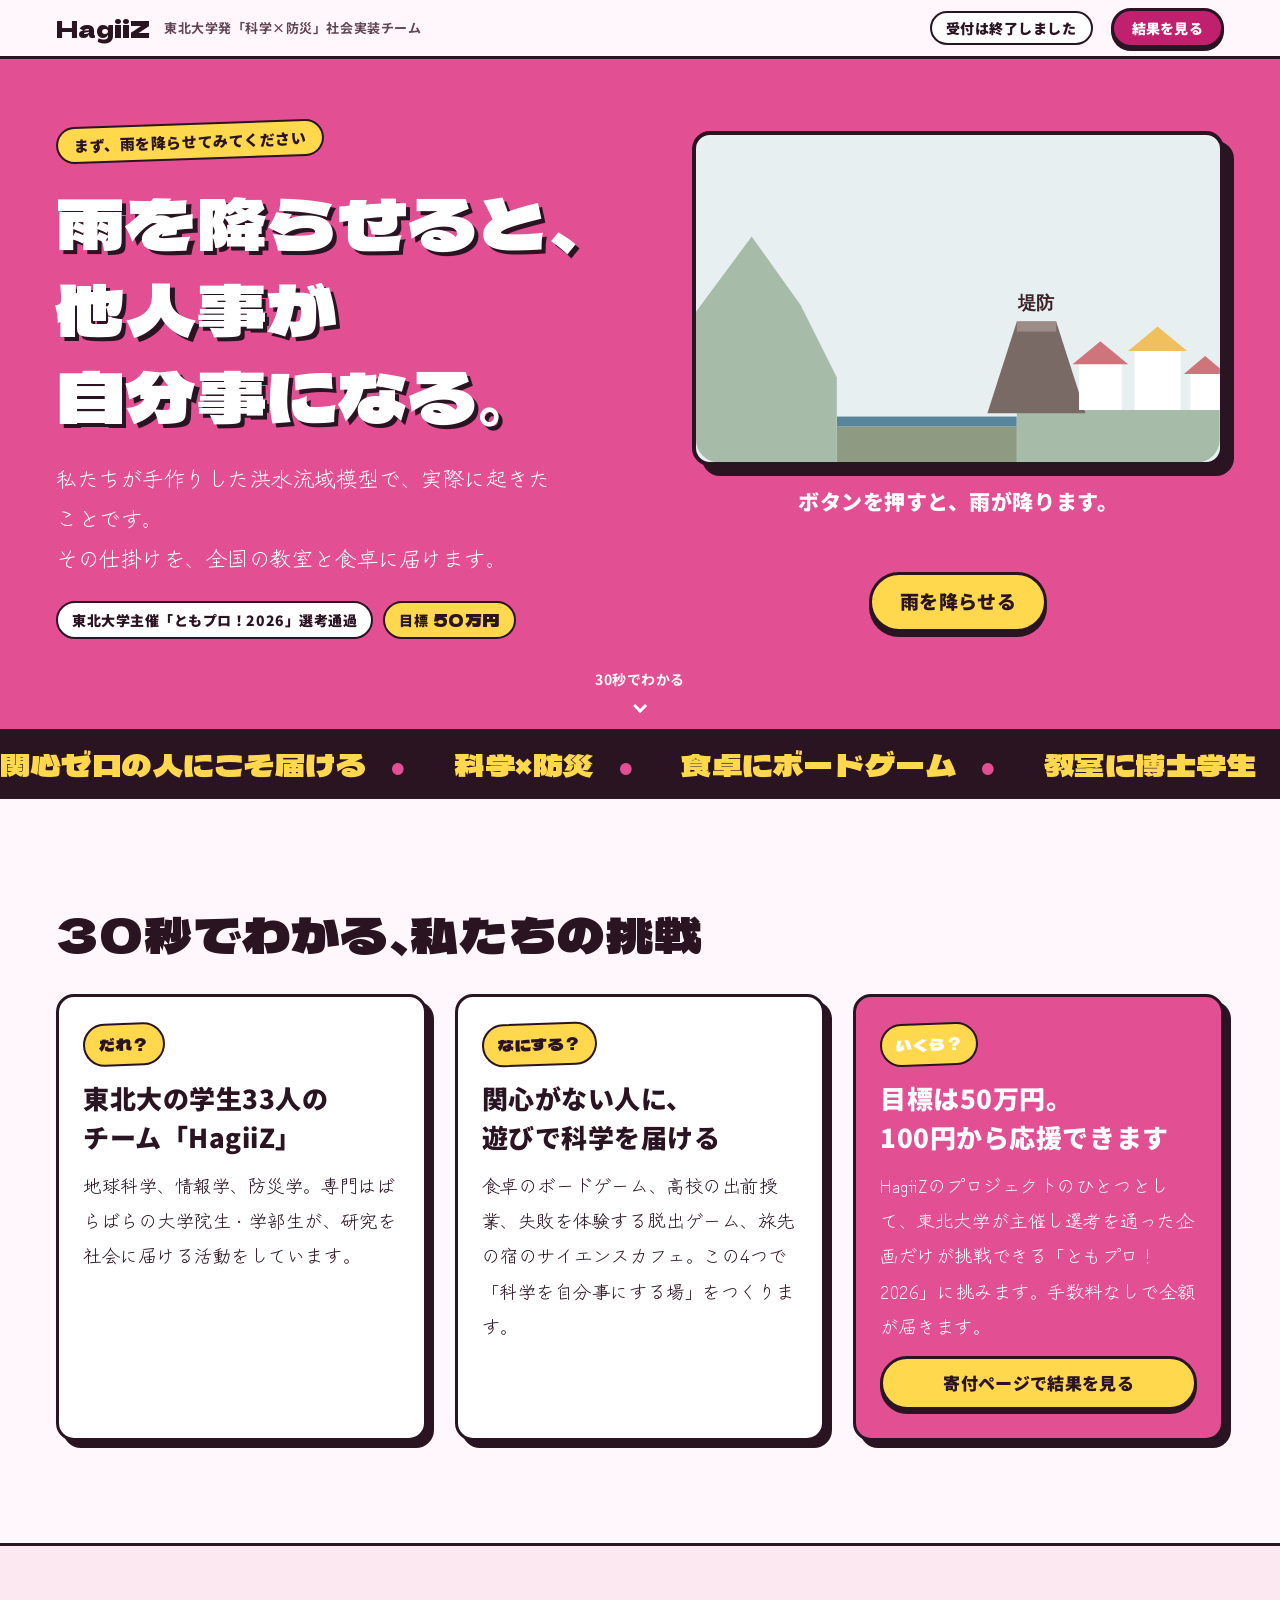
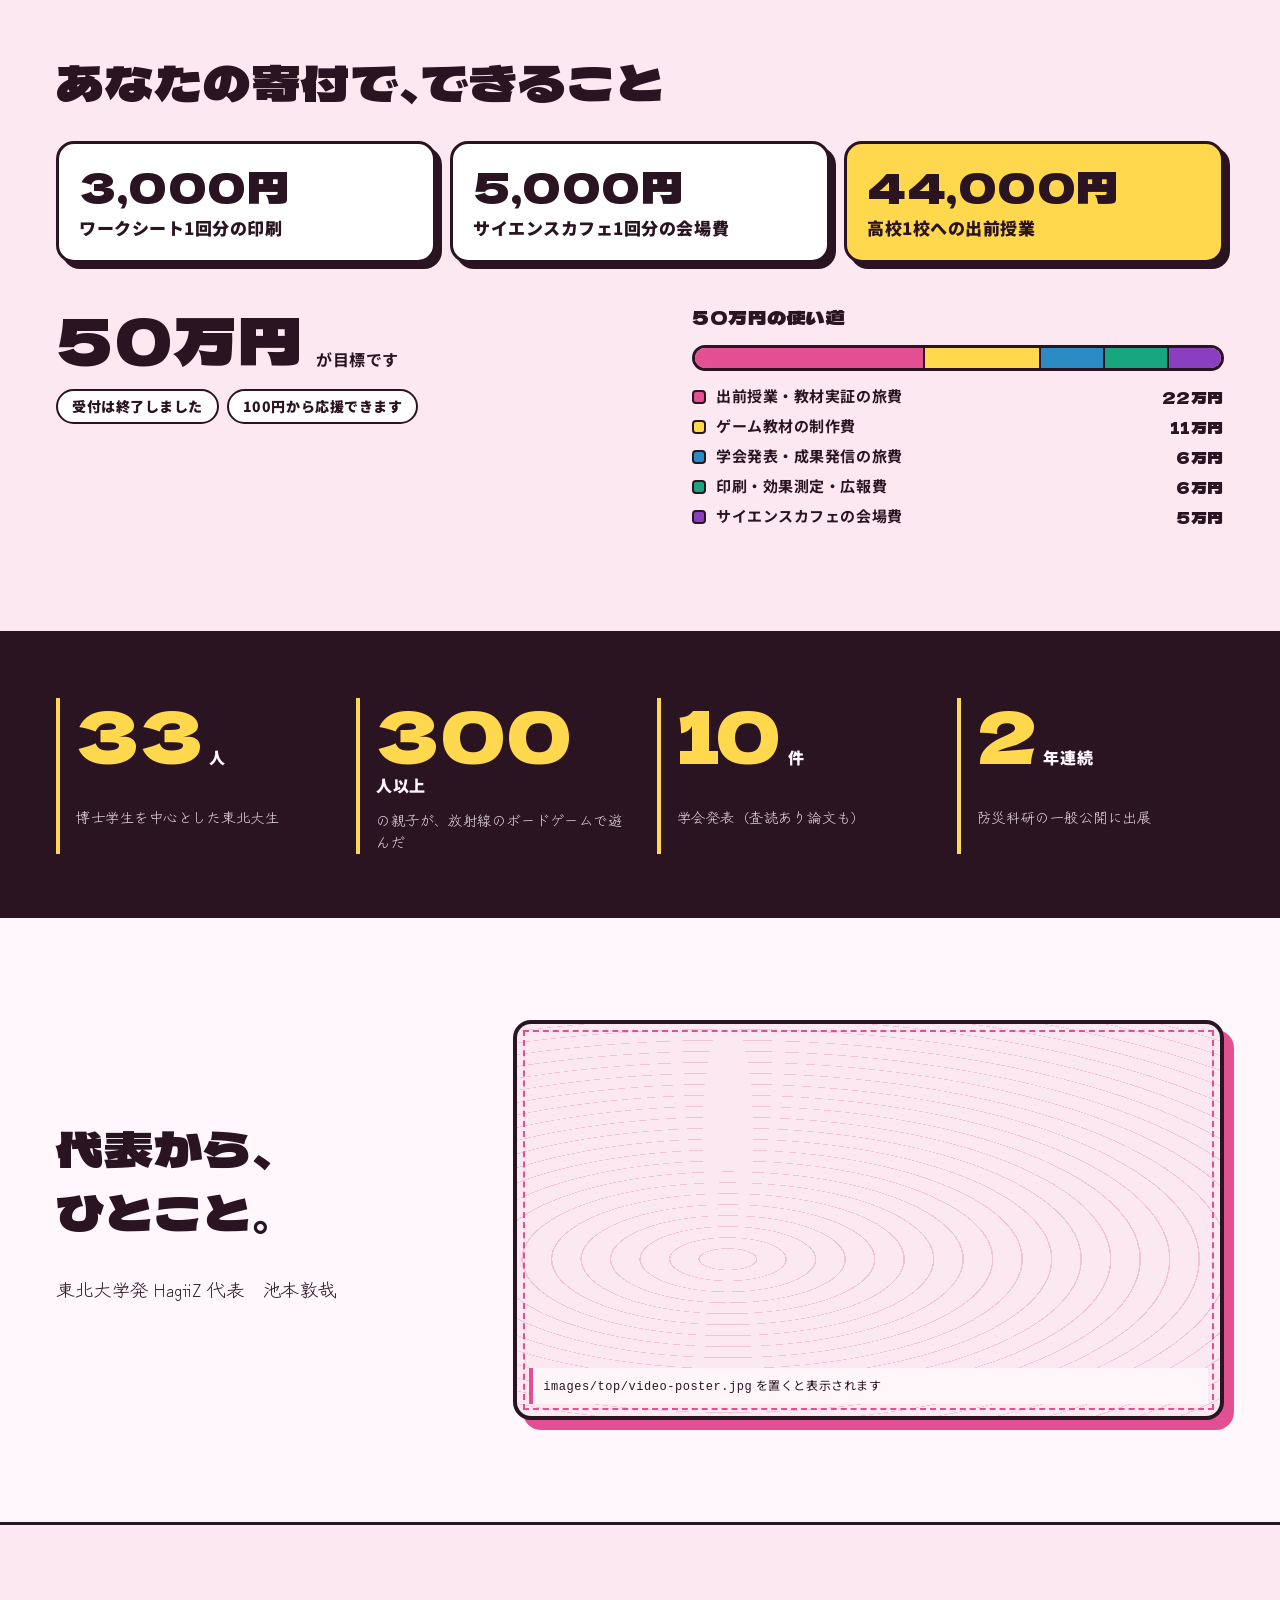
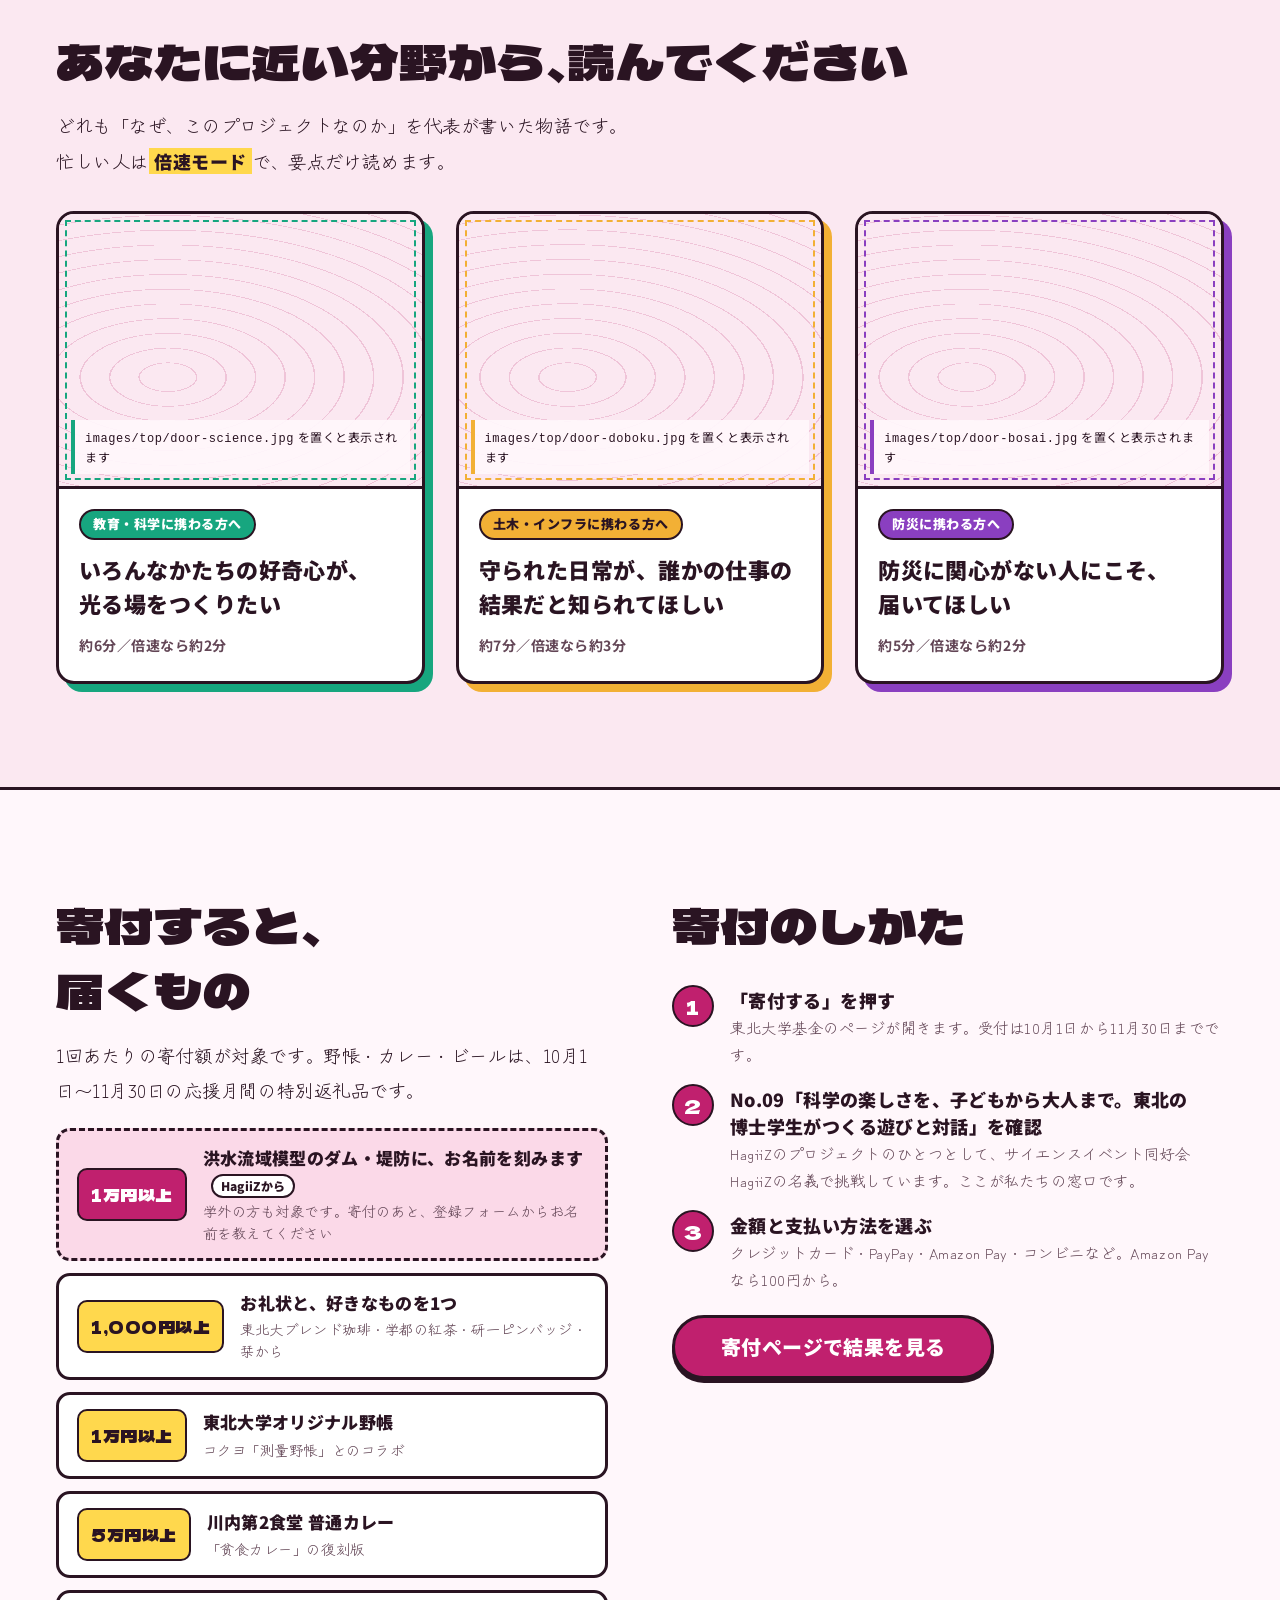
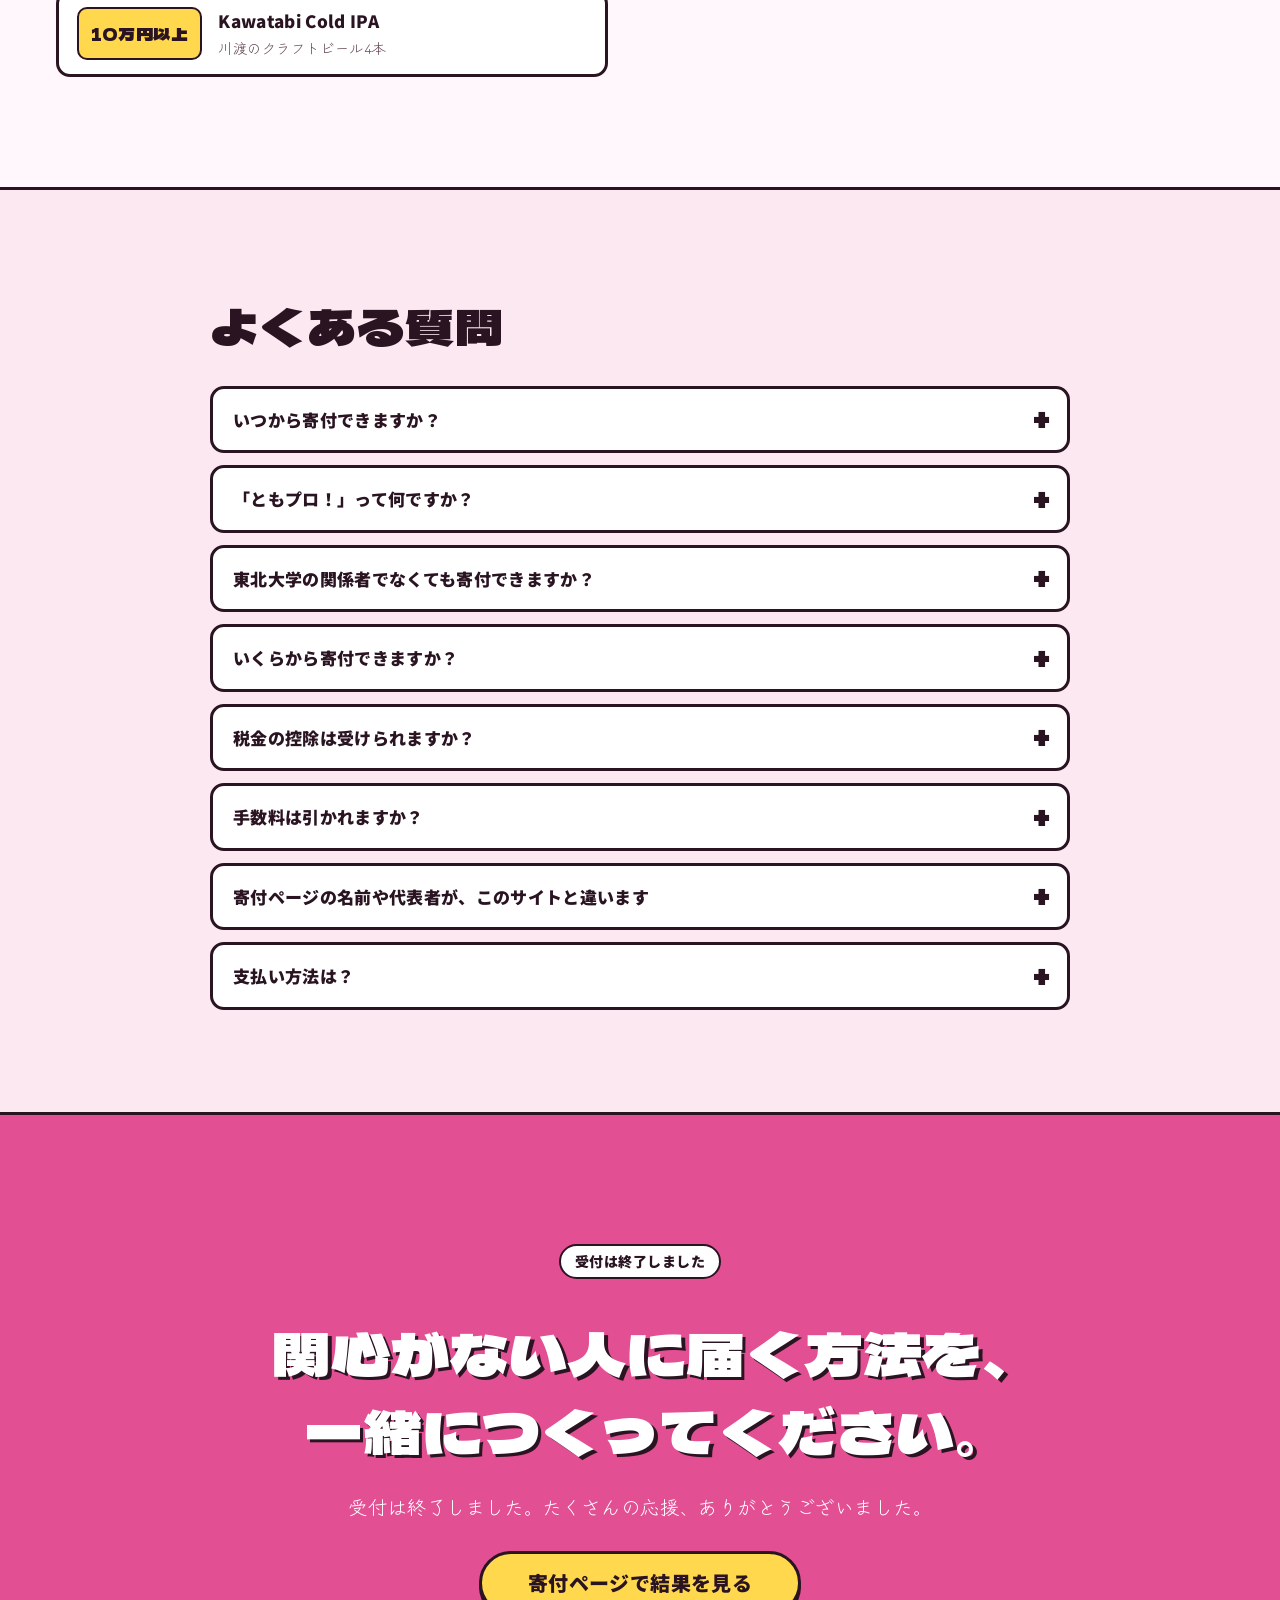
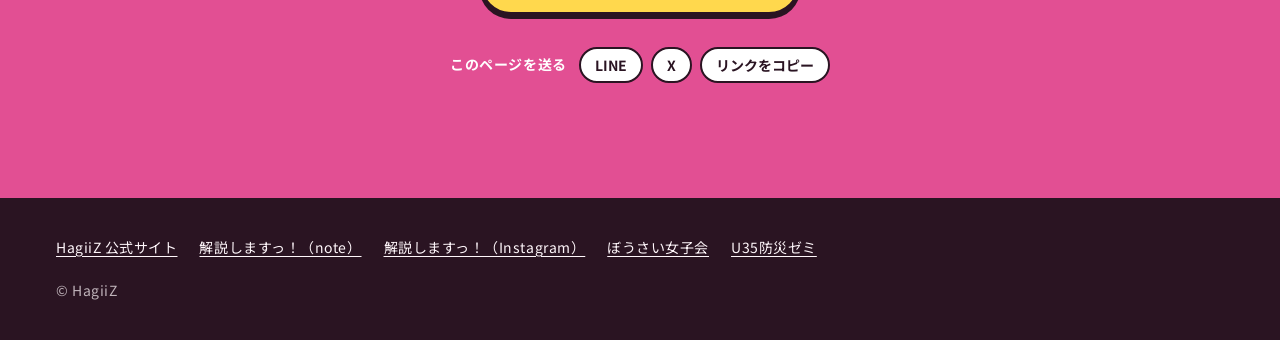
==== commit 5a9bc8ef: "Add files via upload" ====
--- a/index.html
+++ b/index.html
@@ -3,38 +3,45 @@
 <head>
 <meta charset="utf-8">
 <meta name="viewport" content="width=device-width, initial-scale=1, viewport-fit=cover">
-<title>HagiiZ｜東北大学発「科学×防災」社会実装チーム</title>
-<meta name="description" content="東北大学の現役大学院生・学部生を中心とした33名の「科学×防災」社会実装チーム、HagiiZ。宮岸プロジェクトへのご支援をお願いしています。">
+<title>雨を降らせると、他人事が自分事になる。｜HagiiZ × ともプロ！2026</title>
+<meta name="description" content="東北大学の学生33人のチーム HagiiZ が、防災や科学に関心がない人にこそ届く「遊び」をつくります。東北大学主催の選考型クラウドファンディング「ともプロ！2026」に挑戦します（10/1〜11/30）。100円から応援できます。">
+<meta name="theme-color" content="#E24F93">
 
 <!-- SNSで共有したときの表示（公開URLが決まったら https://〜 の部分を書き換えてください） -->
 <meta property="og:type" content="website">
-<meta property="og:title" content="HagiiZ｜東北大学発「科学×防災」社会実装チーム">
-<meta property="og:description" content="東北大学の現役大学院生・学部生を中心とした33名の「科学×防災」社会実装チーム、HagiiZ。">
+<meta property="og:title" content="雨を降らせると、他人事が自分事になる。｜HagiiZ">
+<meta property="og:description" content="東北大の学生33人が、関心ゼロの人に届く科学の遊びをつくる。東北大学「ともプロ！2026」挑戦中。100円から応援できます。">
 <meta property="og:image" content="https://USERNAME.github.io/REPOSITORY/images/ogp/top.jpg">
 <meta name="twitter:card" content="summary_large_image">
 
 <link rel="icon" href="data:image/svg+xml,<svg xmlns='http://www.w3.org/2000/svg' viewBox='0 0 100 100'><text y='.9em' font-size='90'>🌊</text></svg>">
 <link rel="preconnect" href="https://fonts.googleapis.com">
 <link rel="preconnect" href="https://fonts.gstatic.com" crossorigin>
-<link href="https://fonts.googleapis.com/css2?family=Klee+One:wght@400;600&family=Yomogi&display=swap" rel="stylesheet">
+<link href="https://fonts.googleapis.com/css2?family=Dela+Gothic+One&family=Noto+Sans+JP:wght@500;700;900&family=Zen+Kurenaido&display=swap" rel="stylesheet">
 <link rel="stylesheet" href="assets/css/style.css">
 </head>
 <body class="top">
 
-<header class="top-head">
+<header class="head">
   <a class="logo" href="index.html">HagiiZ</a>
   <span class="head-tag">東北大学発「科学×防災」社会実装チーム</span>
+  <span class="count-chip head-count" data-countdown></span>
+  <a class="btn btn--donate btn--sm" data-donate="header" href="#">寄付する</a>
 </header>
 
 <main>
 
-  <!-- ヒーロー：ミニ模型 -->
-  <section class="hero2" aria-labelledby="hero-title">
-    <div class="hero2-inner">
-      <div class="hero2-text">
-        <p class="eyebrow">まず、やってみてください</p>
-        <h1 id="hero-title">雨を降らせると、<br>他人事が自分事になる。</h1>
-        <p class="hero2-lead">私たちが手作りした洪水流域模型で、実際に起きたことです。<br>その仕組みを、教室と食卓に届けようとしています。</p>
+  <!-- ① ヒーロー：さわれる模型 -->
+  <section class="hero" aria-labelledby="hero-title">
+    <div class="hero-inner">
+      <div class="hero-text">
+        <p class="sticker">まず、雨を降らせてみてください</p>
+        <h1 id="hero-title" class="hero-title">雨を降らせると、<br>他人事が<br>自分事になる。</h1>
+        <p class="hero-lead note">私たちが手作りした洪水流域模型で、実際に起きたことです。<br>その仕掛けを、全国の教室と食卓に届けます。</p>
+        <div class="hero-badges">
+          <span class="badge">東北大学主催「ともプロ！2026」選考通過</span>
+          <span class="badge badge--goal">目標 <b data-goal>50万円</b></span>
+        </div>
       </div>
 
       <div class="model-wrap">
@@ -95,97 +102,194 @@
           <button class="btn btn--pour" id="model-btn" type="button">雨を降らせる</button>
           <button class="btn-text" id="model-reset" type="button" hidden>最初から</button>
         </div>
-      </div>
-    </div>
-  </section>
-
-  <!-- 数字 -->
-  <section class="stats" aria-label="HagiiZの活動">
-    <ul>
-      <li><span class="stats-num">33</span><span class="stats-unit">名</span><span class="stats-label">東北大学の大学院生・学部生</span></li>
-      <li><span class="stats-num">10</span><span class="stats-unit">件</span><span class="stats-label">学会発表（査読あり論文も）</span></li>
-      <li><span class="stats-num">2</span><span class="stats-unit">年連続</span><span class="stats-label">防災科研の一般公開に出展</span></li>
-      <li><span class="stats-num">300</span><span class="stats-unit">万円</span><span class="stats-label">今回の目標額</span></li>
+        <div class="model-cta" id="model-cta" hidden>
+          <p class="model-cta-t">この「自分事になる瞬間」を、<br>全国の食卓と教室へ。</p>
+          <div class="btn-row">
+            <a class="btn btn--donate" data-donate="hero-model" href="#">寄付する</a>
+            <a class="btn btn--ghost" href="#quick">まず30秒で知る</a>
+          </div>
+        </div>
+      </div>
+    </div>
+    <a class="hero-skip" href="#quick">30秒でわかる</a>
+  </section>
+
+  <span data-dock-after aria-hidden="true"></span>
+
+  <!-- 流れる帯 -->
+  <div class="marquee" aria-hidden="true">
+    <div class="marquee-track">
+      <span>関心ゼロの人にこそ届ける</span><span>科学×防災</span><span>食卓にボードゲーム</span><span>教室に博士学生</span><span>旅先でサイエンスカフェ</span>
+      <span>関心ゼロの人にこそ届ける</span><span>科学×防災</span><span>食卓にボードゲーム</span><span>教室に博士学生</span><span>旅先でサイエンスカフェ</span>
+    </div>
+  </div>
+
+  <!-- ② 30秒でわかる -->
+  <section class="quick" id="quick" aria-labelledby="quick-title">
+    <div class="wrap">
+      <h2 class="sec-title" id="quick-title">30秒でわかる、<br class="sp">私たちの挑戦</h2>
+      <ol class="quick-grid">
+        <li class="qcard">
+          <span class="q">だれ？</span>
+          <p class="qcard-claim">東北大の学生33人のチーム「HagiiZ」</p>
+          <p class="note">地球科学、情報学、防災学。専門はばらばらの大学院生・学部生が、研究を社会に届ける活動をしています。</p>
+        </li>
+        <li class="qcard">
+          <span class="q">なにする？</span>
+          <p class="qcard-claim">関心がない人に、<br>遊びで科学を届ける</p>
+          <p class="note">食卓のボードゲーム、高校の出前授業、失敗を体験する脱出ゲーム、旅先の宿のサイエンスカフェ。この4つで「科学を自分事にする場」をつくります。</p>
+        </li>
+        <li class="qcard qcard--ask">
+          <span class="q">いくら？</span>
+          <p class="qcard-claim">目標は50万円。<br><span data-min>100円から</span>応援できます</p>
+          <p class="note">HagiiZのプロジェクトのひとつとして、東北大学が主催し選考を通った企画だけが挑戦できる「ともプロ！2026」に挑みます。手数料なしで全額が届きます。</p>
+          <a class="btn btn--donate" data-donate="quick" href="#">寄付する</a>
+        </li>
+      </ol>
+    </div>
+  </section>
+
+  <!-- ③ いま、どこまで来たか -->
+  <section class="progress" aria-labelledby="progress-title">
+    <div class="wrap">
+      <h2 class="sec-title" id="progress-title">あなたの寄付で、<br class="sp">できること</h2>
+      <div id="units"></div>
+      <div class="progress-grid">
+        <div class="progress-meter" data-gauge></div>
+        <div>
+          <h3 class="mini-title">50万円の使い道</h3>
+          <div id="funds"></div>
+        </div>
+      </div>
+      <div id="stages"></div>
+    </div>
+  </section>
+
+  <!-- ④ 数字 -->
+  <section class="stats" aria-label="HagiiZのこれまで">
+    <ul class="wrap">
+      <li><span class="stats-num" data-count="33" data-suffix="">33</span><span class="stats-unit">人</span><span class="stats-label">博士学生を中心とした東北大生</span></li>
+      <li><span class="stats-num" data-count="300" data-suffix="">300</span><span class="stats-unit">人以上</span><span class="stats-label">の親子が、放射線のボードゲームで遊んだ</span></li>
+      <li><span class="stats-num" data-count="10" data-suffix="">10</span><span class="stats-unit">件</span><span class="stats-label">学会発表（査読あり論文も）</span></li>
+      <li><span class="stats-num" data-count="2" data-suffix="">2</span><span class="stats-unit">年連続</span><span class="stats-label">防災科研の一般公開に出展</span></li>
     </ul>
   </section>
 
-  <!-- 流れる帯 -->
-  <div class="ticker" aria-hidden="true">
-    <div class="ticker-track">
-      <span>科学</span><span>防災</span><span>土木</span><span>探究</span><span>洪水模型</span><span>出前授業</span><span>ボードゲーム</span><span>サイエンスカフェ</span><span>東北大学</span>
-      <span>科学</span><span>防災</span><span>土木</span><span>探究</span><span>洪水模型</span><span>出前授業</span><span>ボードゲーム</span><span>サイエンスカフェ</span><span>東北大学</span>
-    </div>
-  </div>
-
-  <!-- 代表のあいさつ -->
-  <section class="greeting" aria-labelledby="greeting-title">
-    <div class="greeting-inner">
+  <!-- ⑤ 代表のあいさつ（動画が未設定なら公開時に隠れます） -->
+  <section class="greeting" id="greeting" aria-labelledby="greeting-title">
+    <div class="wrap greeting-inner">
       <div class="greeting-text">
-        <p class="eyebrow">代表より</p>
-        <h2 id="greeting-title">まず、聞いてください。</h2>
-        <p class="greeting-sign">東北大学発 HagiiZ 代表　<span data-name></span></p>
+        <h2 class="sec-title" id="greeting-title">代表から、<br>ひとこと。</h2>
+        <p class="note">東北大学発 HagiiZ 代表　<span data-name></span></p>
       </div>
       <div class="video-frame" id="video"></div>
     </div>
   </section>
 
-  <!-- 3つの入口 -->
+  <!-- ⑥ 3つの物語 -->
   <section class="doors" aria-labelledby="doors-title">
-    <div class="doors-head">
-      <p class="eyebrow">3つの物語</p>
-      <h2 class="doors-title" id="doors-title">あなたに近い分野から、お読みください。</h2>
-    </div>
-
-    <div class="doors-grid">
-
-      <a class="door" data-layer="science" href="science.html">
-        <div class="door-phone">
-          <span class="door-notch" aria-hidden="true"></span>
-          <div data-slot="top/door-science" data-alt="サイエンスの物語"></div>
-        </div>
-        <div class="door-body">
-          <span class="door-pill">教育・科学に携わる方へ</span>
-          <span class="door-title">いろんなかたちの好奇心が、光る場をつくりたい</span>
-          <span class="door-go">物語を読む</span>
-        </div>
-      </a>
-
-      <a class="door" data-layer="doboku" href="doboku.html">
-        <div class="door-phone">
-          <span class="door-notch" aria-hidden="true"></span>
-          <div data-slot="top/door-doboku" data-alt="土木の物語"></div>
-        </div>
-        <div class="door-body">
-          <span class="door-pill">土木・インフラに携わる方へ</span>
-          <span class="door-title">守られた日常が、誰かの仕事の結果だと知られてほしい</span>
-          <span class="door-go">物語を読む</span>
-        </div>
-      </a>
-
-      <a class="door" data-layer="bosai" href="bosai.html">
-        <div class="door-phone">
-          <span class="door-notch" aria-hidden="true"></span>
-          <div data-slot="top/door-bosai" data-alt="防災の物語"></div>
-        </div>
-        <div class="door-body">
-          <span class="door-pill">防災に携わる方へ</span>
-          <span class="door-title">防災に関心がない人にこそ、届いてほしい</span>
-          <span class="door-go">物語を読む</span>
-        </div>
-      </a>
-
-    </div>
-  </section>
-
-  <!-- 支援 -->
-  <section class="support" aria-labelledby="support-title">
-    <div class="support-inner">
-      <h2 id="support-title">宮岸プロジェクトへのご支援</h2>
-      <p>ご寄付は、東北大学基金のページから受け付けています。</p>
+    <div class="wrap">
+      <h2 class="sec-title" id="doors-title">あなたに近い分野から、<br class="sp">読んでください</h2>
+      <p class="note doors-lead">どれも「なぜ、このプロジェクトなのか」を代表が書いた物語です。<br>忙しい人は<b class="fast-word">倍速モード</b>で、要点だけ読めます。</p>
+
+      <div class="doors-grid">
+        <a class="door" data-layer="science" href="science.html">
+          <div class="door-img" data-slot="top/door-science" data-alt="サイエンスの物語"></div>
+          <div class="door-body">
+            <span class="door-pill">教育・科学に携わる方へ</span>
+            <span class="door-title">いろんなかたちの好奇心が、光る場をつくりたい</span>
+            <span class="door-meta">約6分／倍速なら約2分</span>
+          </div>
+        </a>
+
+        <a class="door" data-layer="doboku" href="doboku.html">
+          <div class="door-img" data-slot="top/door-doboku" data-alt="土木の物語"></div>
+          <div class="door-body">
+            <span class="door-pill">土木・インフラに携わる方へ</span>
+            <span class="door-title">守られた日常が、誰かの仕事の結果だと知られてほしい</span>
+            <span class="door-meta">約7分／倍速なら約3分</span>
+          </div>
+        </a>
+
+        <a class="door" data-layer="bosai" href="bosai.html">
+          <div class="door-img" data-slot="top/door-bosai" data-alt="防災の物語"></div>
+          <div class="door-body">
+            <span class="door-pill">防災に携わる方へ</span>
+            <span class="door-title">防災に関心がない人にこそ、届いてほしい</span>
+            <span class="door-meta">約5分／倍速なら約2分</span>
+          </div>
+        </a>
+      </div>
+    </div>
+  </section>
+
+  <!-- ⑦ 返礼品と、寄付のしかた -->
+  <section class="gift-sec" aria-labelledby="gift-title">
+    <div class="wrap gift-inner">
+      <div>
+        <h2 class="sec-title" id="gift-title">寄付すると、<br>届くもの</h2>
+        <p class="note">1回あたりの寄付額が対象です。野帳・カレー・ビールは、10月1日〜11月30日の応援月間の特別返礼品です。</p>
+        <div id="gifts"></div>
+      </div>
+      <div>
+        <h2 class="sec-title">寄付のしかた</h2>
+        <div id="howto"></div>
+      </div>
+    </div>
+  </section>
+
+  <!-- ⑧ よくある質問 -->
+  <section class="faq" aria-labelledby="faq-title">
+    <div class="wrap faq-inner">
+      <h2 class="sec-title" id="faq-title">よくある質問</h2>
+      <div class="faq-list">
+        <details>
+          <summary>いつから寄付できますか？</summary>
+          <p class="note">2026年10月1日から11月30日までです。それより前は受け付けていないので、「予定に入れる」ボタンでカレンダーに登録しておくと便利です。</p>
+        </details>
+        <details>
+          <summary>「ともプロ！」って何ですか？</summary>
+          <p class="note">東北大学基金が主催する、学生のためのクラウドファンディングです。応募した企画のうち、選考を通ったものだけが挑戦できます。<a data-tomopro href="#">ほかの挑戦も見る</a></p>
+        </details>
+        <details>
+          <summary>東北大学の関係者でなくても寄付できますか？</summary>
+          <p class="note">できます。どなたでも寄付でき、返礼品も同じように届きます。1万円以上の方には、洪水流域模型にお名前を刻む特典もあります。</p>
+        </details>
+        <details>
+          <summary>いくらから寄付できますか？</summary>
+          <p class="note">Amazon Payなら100円からできます（領収書・返礼品なしの場合）。領収書や返礼品が必要な場合は1,000円からです。</p>
+        </details>
+        <details>
+          <summary>税金の控除は受けられますか？</summary>
+          <p class="note">「ともプロ！」への寄付は、税制上の優遇措置の対象です（領収書を発行した場合）。詳しくは<a href="https://www.kikin.tohoku.ac.jp/donator/tax" target="_blank" rel="noopener">東北大学基金の案内</a>をご覧ください。</p>
+        </details>
+        <details>
+          <summary>手数料は引かれますか？</summary>
+          <p class="note">引かれません。外部のクラウドファンディングサービスを通さず、東北大学基金が直接受け付けるためです。</p>
+        </details>
+        <details>
+          <summary>寄付ページの名前や代表者が、このサイトと違います</summary>
+          <p class="note">今回の挑戦は、HagiiZのプロジェクトのひとつとして<b data-donate-owner></b>の名義で申し込んでいます。基金のページでは<b data-donate-label></b>として載っています。そこが私たちの窓口です。</p>
+        </details>
+        <details>
+          <summary>支払い方法は？</summary>
+          <p class="note">クレジットカード、銀行振込、コンビニ、郵便振替、PayPay、Amazon Payから選べます。法人・団体の方もWebフォームから申し込めます。</p>
+        </details>
+      </div>
+    </div>
+  </section>
+
+  <!-- ⑨ 最後のひと押し -->
+  <section class="final" aria-labelledby="final-title">
+    <div class="wrap final-inner">
+      <p class="count-chip" data-countdown></p>
+      <h2 class="final-title" id="final-title">関心がない人に届く方法を、<br>一緒につくってください。</h2>
+      <p class="note final-remain" id="remain"></p>
       <div class="btn-row">
-        <a class="btn btn--donate btn--lg" data-donate href="#">寄付する</a>
-        <a class="btn btn--sub" data-project href="#">宮岸プロジェクトを見る</a>
-      </div>
+        <a class="btn btn--donate btn--lg" data-donate="final" href="#">寄付する</a>
+
+      </div>
+      <div id="share"></div>
     </div>
   </section>
 </main>
@@ -201,7 +305,11 @@
   <p>© HagiiZ</p>
 </footer>
 
-<a class="btn btn--donate donate-fixed" data-donate href="#">寄付する</a>
+<!-- 画面下の寄付バー（最初の画面を過ぎると出ます） -->
+<div class="dock" aria-label="寄付">
+  <span class="dock-info"><span class="dock-count" data-countdown></span><span class="dock-goal">目標 <b data-goal></b></span></span>
+  <a class="btn btn--donate" data-donate="dock" href="#">寄付する</a>
+</div>
 
 <script src="assets/js/config.js"></script>
 <script src="assets/js/common.js"></script>
--- a/assets/css/style.css
+++ b/assets/css/style.css
@@ -1,221 +1,377 @@
+/* =========================================================
+   HagiiZ 応援サイト
+   書体の役割
+     叫ぶ（見出し・大きな数字）…… Dela Gothic One
+     主張（言い切りの一文・ボタン）… Noto Sans JP 900
+     説明（語り・補足）…………………… ふい字（無ければ Zen Kurenaido）
+   ========================================================= */
+
+/* ふい字：assets/fonts/ に置くと使われます（assets/fonts/README.md 参照）。
+   端末にインストール済みなら、それも使います。 */
+@font-face {
+  font-family: "HuiFont";
+  src: local("ふい字Ｐ"), local("ふい字P"), local("ふい字"), local("HuiFontP"), local("HuiFont"),
+       url("../fonts/HuiFont.woff2") format("woff2"),
+       url("../fonts/HuiFont.ttf") format("truetype");
+  font-display: swap;
+}
+
 :root {
   color-scheme: light;
 
-  /* ブランドの基色 */
-  --rose: #E24F93;          /* Webカラー。面・フレーム・大きな文字に */
-  --rose-deep: #C0206E;     /* 白文字を載せる用（コントラスト 5.7:1） */
-  --rose-pale: #FBD9E8;     /* うすいほう */
-
-  --paper: #FFF7FB;         /* 読む面。ごく淡いピンク */
+  --rose: #E24F93;
+  --rose-deep: #C0206E;     /* 白文字を載せる用（5.7:1） */
+  --rose-pale: #FBD9E8;
+  --paper: #FFF7FB;
   --paper-2: #FBE8F1;
-  --ink: #331B2A;           /* 濃い葡萄色。黒より刺さらない */
-  --ink-2: #6E4F60;
-  --contour: #EFC4D8;
-  --water: #2C8AC4;         /* 水。ピンクとぶつからない澄んだ青 */
-  --sun: #FFD84D;           /* 注意を引く黄 */
+  --ink: #2A1422;           /* 濃い葡萄色 */
+  --ink-2: #634656;
+  --sun: #FFD84D;
+  --water: #2C8AC4;
+  --white: #FFFFFF;
 
   --accent: var(--rose);
   --accent-ink: var(--rose-deep);
   --on-accent: #FFFFFF;
-
-  --f-hand: "Yomogi", "Klee One", "Hiragino Maru Gothic ProN", "Yu Gothic", sans-serif;
-  --f-body: "Klee One", "Hiragino Mincho ProN", "Yu Gothic", "Meiryo", sans-serif;
-  --f-display: var(--f-hand);
-  --f-pop: var(--f-hand);
-  --f-num: var(--f-hand);
-
-  --bar-h: 56px;
+  --hl: #FFE58A;            /* 主張に引くマーカー */
+
+  --f-shout: "Dela Gothic One", "Noto Sans JP", "Hiragino Kaku Gothic StdN", "Yu Gothic", sans-serif;
+  --f-claim: "Noto Sans JP", "Noto Sans CJK JP", "Hiragino Kaku Gothic ProN", "Yu Gothic", "Meiryo", sans-serif;
+  --f-note: "HuiFont", "Zen Kurenaido", "Hiragino Maru Gothic ProN", "Yu Gothic", sans-serif;
+
+  --bar-h: 58px;
+  --radius: 18px;
+  --line: 3px solid var(--ink);
+  --pad-x: clamp(18px, 5vw, 56px);
   --safe-b: env(safe-area-inset-bottom, 0px);
 }
 
-/* 分野ごとの色（すべて基色と同じ温度に揃える） */
-[data-layer="doboku"]  { --accent: #F2B035; --accent-ink: #8A5B00; --on-accent: #331B2A; }  /* 安全標識の黄 */
-[data-layer="bosai"]   { --accent: #8A3FC0; --accent-ink: #6E2AA0; --on-accent: #FFFFFF; }  /* 警戒レベルの紫 */
-[data-layer="science"] { --accent: #17A67F; --accent-ink: #0E7357; --on-accent: #FFFFFF; }  /* 観察ノートの緑 */
+/* 分野ごとの色 */
+[data-layer="doboku"]  { --accent: #F2B035; --accent-ink: #8A5B00; --on-accent: #2A1422; --hl: #FFE08A; }
+[data-layer="bosai"]   { --accent: #8A3FC0; --accent-ink: #6E2AA0; --on-accent: #FFFFFF; --hl: #E6D0F7; }
+[data-layer="science"] { --accent: #17A67F; --accent-ink: #0E7357; --on-accent: #FFFFFF; --hl: #BFEFDC; }
 
 *, *::before, *::after { box-sizing: border-box; }
-
-html { -webkit-text-size-adjust: 100%; }
+html { -webkit-text-size-adjust: 100%; scroll-padding-top: calc(var(--bar-h) + 16px); }
+@media (prefers-reduced-motion: no-preference) { html { scroll-behavior: smooth; } }
 
 body {
   margin: 0;
   background: var(--paper);
   color: var(--ink);
-  font-family: var(--f-body);
+  font-family: var(--f-note);
   font-size: 17px;
-  line-height: 1.9;
-  letter-spacing: 0.02em;
-  font-feature-settings: "palt" 0;
-}
+  line-height: 1.95;
+  letter-spacing: 0.03em;
+  overflow-wrap: anywhere;
+}
+@media (min-width: 900px) { body { font-size: 18px; } }
 
 img { max-width: 100%; display: block; }
 a { color: inherit; }
-
-:focus-visible {
-  outline: 3px solid var(--accent);
-  outline-offset: 3px;
-}
-
-strong { font-weight: 700; }
-
-/* ---------- 等高線の地模様（画像が無いときの表示） ---------- */
+b, strong { font-weight: 700; }
+[hidden] { display: none !important; }
+
+:focus-visible { outline: 3px solid var(--water); outline-offset: 3px; }
+
+.wrap { max-width: 1180px; margin: 0 auto; }
+.sp { display: inline; }
+@media (min-width: 720px) { .sp { display: none; } }
+
+/* ---------- 書体の役割 ---------- */
+.note { font-family: var(--f-note); }
+
+.sec-title,
+.hero-title,
+.cover-title,
+.scene-title,
+.final-title,
+.mid-claim {
+  font-family: var(--f-shout);
+  font-weight: 400;
+  letter-spacing: 0.02em;
+  line-break: strict;
+  word-break: auto-phrase;
+}
+
+.claim,
+.qcard-claim,
+.item-title,
+.stage-title,
+.gift-item,
+.howto-t,
+.tldr li,
+.btn,
+.door-title,
+.cross-title,
+summary {
+  font-family: var(--f-claim);
+  font-weight: 900;
+  letter-spacing: 0.02em;
+  word-break: auto-phrase;
+}
+
+.sec-title {
+  font-size: clamp(28px, 4.4vw, 48px);
+  line-height: 1.35;
+  margin: 0 0 28px;
+}
+
+/* マーカー：読むところまで来たら、線が引かれる */
+.mk,
+.claim .hl {
+  background-image: linear-gradient(transparent 58%, var(--hl) 58%, var(--hl) 92%, transparent 92%);
+  background-repeat: no-repeat;
+  background-size: 0% 100%;
+  transition: background-size .7s cubic-bezier(.3,.8,.3,1) .1s;
+  -webkit-box-decoration-break: clone;
+  box-decoration-break: clone;
+}
+.mk { font-family: var(--f-claim); font-weight: 900; }
+.mk.is-on,
+.claim.is-on .hl { background-size: 100% 100%; }
+.top .mk, .top .claim .hl { --hl: var(--sun); }
+
+/* ---------- 制作中の目印 ---------- */
+mark.todo {
+  background: var(--sun);
+  color: var(--ink);
+  outline: 2px dashed var(--ink);
+  padding: 0 .2em;
+  font-family: var(--f-claim);
+  font-weight: 700;
+}
+
+/* ---------- 画像枠 ---------- */
 .img-slot {
   position: relative;
   width: 100%;
   height: 100%;
-  min-height: 200px;
+  min-height: 180px;
   overflow: hidden;
   background-color: var(--paper-2);
-  background-image:
-    repeating-radial-gradient(ellipse 120% 80% at 30% 60%,
-      transparent 0 30px, var(--contour) 30px 31.5px);
-  background-blend-mode: normal;
-}
-.img-slot img {
-  width: 100%;
-  height: 100%;
-  object-fit: cover;
-}
+  background-image: repeating-radial-gradient(ellipse 120% 80% at 30% 60%, transparent 0 28px, #EFC4D8 28px 29.5px);
+}
+.img-slot img { width: 100%; height: 100%; object-fit: cover; }
 .img-slot.has-img { background: none; }
 .img-label {
   position: absolute;
-  left: 12px;
-  bottom: 12px;
-  right: 12px;
-  font-size: 13px;
+  left: 12px; right: 12px; bottom: 12px;
+  font-family: var(--f-claim);
+  font-size: 12px;
   line-height: 1.5;
-  color: var(--ink-2);
-  background: rgba(255, 247, 251, 0.92);
+  background: rgba(255, 247, 251, .94);
   padding: 8px 10px;
-  border-left: 3px solid var(--accent);
-}
-.img-label code {
-  font-family: var(--f-body);
-  font-weight: 700;
-  color: var(--ink);
+  border-left: 4px solid var(--accent);
 }
 .img-slot.has-img .img-label { display: none; }
+.is-gone { display: none !important; }
 
 /* ---------- ボタン ---------- */
 .btn {
   display: inline-flex;
   align-items: center;
   justify-content: center;
-  min-height: 52px;
+  gap: .4em;
+  min-height: 54px;
   padding: 0 28px;
-  border-radius: 4px;
-  font-family: var(--f-body);
-  font-weight: 700;
+  border: var(--line);
+  border-radius: 999px;
   font-size: 17px;
+  line-height: 1.3;
+  text-align: center;
   text-decoration: none;
-  letter-spacing: 0.06em;
-  transition: transform .15s ease, box-shadow .15s ease;
-}
+  cursor: pointer;
+  transition: transform .12s ease, box-shadow .12s ease, background-color .12s ease;
+  -webkit-tap-highlight-color: transparent;
+}
+.btn:active { transform: translateY(3px); box-shadow: 0 1px 0 var(--ink); }
 .btn--donate {
   background: var(--rose-deep);
-  color: #fff;
-  box-shadow: 0 3px 0 var(--ink);
-}
-.btn--donate:hover { transform: translateY(-1px); box-shadow: 0 4px 0 var(--ink); }
-.btn--donate:active { transform: translateY(2px); box-shadow: 0 1px 0 var(--ink); }
+  color: var(--white);
+  box-shadow: 0 4px 0 var(--ink);
+}
+.btn--donate:hover { transform: translateY(-2px); box-shadow: 0 6px 0 var(--ink); }
 .btn--sub {
+  background: var(--white);
+  color: var(--ink);
+  box-shadow: 0 4px 0 var(--ink);
+}
+.btn--sub:hover { background: var(--paper-2); }
+.btn--ghost {
+  background: transparent;
+  color: inherit;
+  border-color: currentColor;
+}
+.btn--ghost:hover { background: rgba(255,255,255,.14); }
+.btn--pour,
+.btn--fast {
+  background: var(--sun);
+  color: var(--ink);
+  box-shadow: 0 5px 0 var(--ink);
+  font-size: 19px;
+  min-height: 60px;
+}
+.btn--pour:hover,
+.btn--fast:hover { transform: translateY(-2px); box-shadow: 0 7px 0 var(--ink); }
+.btn--sm { min-height: 40px; padding: 0 18px; font-size: 14px; box-shadow: 0 3px 0 var(--ink); }
+.btn--lg { min-height: 64px; padding: 0 46px; font-size: 20px; }
+.btn--block { display: flex; width: 100%; }
+.btn-row { display: flex; flex-wrap: wrap; gap: 14px; align-items: center; }
+
+.btn-text {
+  background: none;
+  border: 0;
+  padding: 8px 4px;
+  cursor: pointer;
+  color: inherit;
+  font-family: var(--f-claim);
+  font-weight: 700;
+  font-size: 15px;
+  text-decoration: underline;
+  text-decoration-thickness: 2px;
+  text-underline-offset: 4px;
+}
+
+.chip-btn {
+  font-family: var(--f-claim);
+  font-weight: 700;
+  font-size: 14px;
+  padding: 6px 14px;
   border: 2px solid var(--ink);
+  border-radius: 999px;
+  background: var(--white);
   color: var(--ink);
-  background: var(--paper);
-}
-.btn--sub:hover { background: var(--ink); color: var(--paper); }
+  cursor: pointer;
+}
+.chip-btn:hover { background: var(--sun); }
+
+.count-chip,
+.badge,
+.meter-chip {
+  display: inline-flex;
+  align-items: center;
+  gap: .3em;
+  font-family: var(--f-claim);
+  font-weight: 900;
+  font-size: 14px;
+  line-height: 1.2;
+  padding: 7px 14px;
+  border: 2px solid var(--ink);
+  border-radius: 999px;
+  background: var(--white);
+  color: var(--ink);
+  white-space: nowrap;
+}
+.count-chip:empty, .meter-chip:empty { display: none; }
+[data-countdown][data-phase="live"] { background: var(--sun); }
+[data-countdown].is-hurry { background: var(--rose-deep); color: var(--white); animation: pulse 1.6s ease-in-out infinite; }
+@keyframes pulse { 50% { transform: scale(1.06); } }
 
 /* =========================================================
    トップページ
    ========================================================= */
 
-.top-head {
+.head {
+  position: sticky;
+  top: 0;
+  z-index: 30;
   display: flex;
   align-items: center;
-  gap: 16px;
-  flex-wrap: wrap;
-  padding: 16px clamp(16px, 4vw, 48px);
+  gap: 14px;
+  min-height: var(--bar-h);
+  padding: 8px var(--pad-x);
+  background: var(--paper);
+  border-bottom: var(--line);
 }
 .logo {
-  font-family: var(--f-num);
-  font-weight: 400;
-  font-size: 26px;
-  letter-spacing: -0.02em;
+  font-family: var(--f-shout);
+  font-size: 24px;
+  line-height: 1;
   text-decoration: none;
+  letter-spacing: 0;
 }
 .head-tag {
+  font-family: var(--f-claim);
+  font-weight: 700;
   font-size: 13px;
-  font-weight: 700;
   color: var(--ink-2);
-  border: 2px solid var(--ink);
-  border-radius: 999px;
-  padding: 3px 12px;
-}
-
-.eyebrow {
+}
+.head-count { margin-left: auto; }
+.head .btn--donate { margin-left: 4px; }
+@media (max-width: 899px) { .head-tag { display: none; } }
+@media (max-width: 719px) {
+  .head-count { display: none; }
+  .head .btn--donate { margin-left: auto; }
+}
+
+.sticker {
   display: inline-block;
-  margin: 0 0 14px;
-  border: 2px solid var(--ink);
-  font-family: var(--f-pop);
-  font-weight: 400;
-  font-size: 14px;
+  margin: 0 0 18px;
+  padding: 6px 16px;
+  font-family: var(--f-claim);
+  font-weight: 900;
+  font-size: 15px;
+  line-height: 1.4;
   color: var(--ink);
   background: var(--sun);
-  padding: 5px 14px;
-  border-radius: 999px;
-  transform: rotate(-1.2deg);
-}
-
-/* ---- ヒーロー：ミニ模型 ---- */
-.hero2 {
+  border: 2px solid var(--ink);
+  border-radius: 999px;
+  transform: rotate(-2deg);
+}
+
+/* ---- ① ヒーロー ---- */
+.hero {
+  position: relative;
   background: var(--rose);
-  color: #fff;
-  border-bottom: 4px solid var(--ink);
-  padding: clamp(28px, 5vw, 68px) clamp(16px, 4vw, 48px) clamp(44px, 6vw, 84px);
-  background: var(--rose);
-  border-bottom: 3px solid var(--ink);
-}
-.hero2 .eyebrow { background: var(--paper); }
-.hero2-inner {
-  max-width: 1200px;
+  color: var(--white);
+  border-bottom: var(--line);
+  padding: clamp(28px, 5vw, 72px) var(--pad-x) clamp(64px, 7vw, 96px);
+}
+.hero-inner {
+  max-width: 1180px;
   margin: 0 auto;
   display: grid;
-  grid-template-columns: minmax(0, 1fr) minmax(0, 1.05fr);
+  grid-template-columns: minmax(0, 1.1fr) minmax(0, 1fr);
   gap: clamp(28px, 4vw, 64px);
   align-items: center;
 }
-.hero2 h1 {
-  font-family: var(--f-pop);
-  font-weight: 400;
-  font-size: clamp(30px, 5.2vw, 60px);
-  line-height: 1.35;
-  letter-spacing: -0.01em;
-  margin: 0 0 20px;
+.hero-title {
+  font-size: clamp(34px, 5.4vw, 70px);
+  line-height: 1.25;
+  margin: 0 0 22px;
+  text-shadow: .06em .06em 0 var(--ink);
+}
+.hero-lead {
   word-break: auto-phrase;
-}
-.model-water { transform: none; }
-.hero2-lead {
-  margin: 0;
-  color: #fff;
-  font-size: 19px;
-  font-weight: 600;
-  line-height: 1.85;
+  margin: 0 0 22px;
+  font-size: clamp(18px, 1.7vw, 21px);
+  line-height: 1.9;
   max-width: 30em;
 }
+.hero-badges { display: flex; flex-wrap: wrap; gap: 10px; }
+.badge--goal { background: var(--sun); }
+.badge--goal b { font-family: var(--f-shout); font-weight: 400; font-size: 17px; }
 
 .model-wrap { text-align: center; }
 .model {
   border: 4px solid var(--ink);
-  border-radius: 18px;
+  border-radius: var(--radius);
   overflow: hidden;
-  box-shadow: 8px 8px 0 var(--ink);
+  box-shadow: 10px 10px 0 var(--ink);
   background: #EAF0F2;
 }
 .model svg { display: block; width: 100%; height: auto; }
 .model-water { transition: y .7s cubic-bezier(.3,.8,.4,1), height .7s cubic-bezier(.3,.8,.4,1); }
 .model-flood { transition: opacity .5s ease .5s; }
-.model.is-flooded .model-flood { opacity: .8; }
-
+.model.is-flooded .model-flood { opacity: .85; }
+.model.is-shake { animation: shake .5s ease .45s; }
+@keyframes shake {
+  20% { transform: translateX(-6px) rotate(-.6deg); }
+  40% { transform: translateX(6px) rotate(.6deg); }
+  60% { transform: translateX(-4px); }
+  80% { transform: translateX(3px); }
+}
 .model-rain.is-raining line { animation: drop .75s linear; }
 .model-rain.is-raining { opacity: 1; }
 @keyframes drop {
@@ -223,795 +379,855 @@
   20%  { opacity: 1; }
   to   { transform: translateY(230px); opacity: 0; }
 }
-
 .model-caption {
-  color: #fff;
-  min-height: 3.4em;
-  margin: 18px 0 14px;
-  font-family: var(--f-pop);
-  font-weight: 600;
-  font-size: clamp(19px, 1.8vw, 21px);
+  min-height: 3.6em;
+  margin: 18px 0 12px;
+  font-family: var(--f-claim);
+  font-weight: 900;
+  font-size: clamp(18px, 1.8vw, 21px);
   line-height: 1.7;
 }
-.model-actions {
+.model-actions { display: flex; align-items: center; justify-content: center; gap: 14px; flex-wrap: wrap; }
+.model-actions .btn-text { color: var(--white); }
+.model-cta {
+  margin-top: 16px;
+  padding: 20px;
+  background: var(--white);
+  color: var(--ink);
+  border: var(--line);
+  border-radius: var(--radius);
+  box-shadow: 6px 6px 0 var(--ink);
+  animation: pop .45s cubic-bezier(.2,1.4,.4,1) both;
+}
+.model-cta-t {
+  margin: 0 0 14px;
+  font-family: var(--f-shout);
+  font-size: clamp(19px, 2vw, 24px);
+  line-height: 1.5;
+}
+.model-cta .btn-row { justify-content: center; }
+.model-cta .btn--ghost { color: var(--ink); }
+@keyframes pop { from { transform: scale(.85) translateY(10px); opacity: 0; } }
+
+.hero-skip {
+  position: absolute;
+  left: 50%;
+  bottom: 14px;
+  transform: translateX(-50%);
+  font-family: var(--f-claim);
+  font-weight: 700;
+  font-size: 14px;
+  color: var(--white);
+  text-decoration: none;
+  padding-bottom: 22px;
+}
+.hero-skip::after {
+  content: "";
+  position: absolute;
+  left: 50%;
+  bottom: 4px;
+  width: 10px; height: 10px;
+  border-right: 3px solid currentColor;
+  border-bottom: 3px solid currentColor;
+  transform: translateX(-50%) rotate(45deg);
+}
+
+@media (max-width: 859px) {
+  .hero-inner { grid-template-columns: 1fr; gap: 18px; }
+  .hero { padding-top: 18px; padding-bottom: 84px; }
+  .hero-title { margin-bottom: 14px; }
+  .hero-lead { font-size: 16px; line-height: 1.8; margin-bottom: 0; }
+  .hero-badges { display: none; }
+  .sticker { font-size: 13px; margin-bottom: 12px; }
+  .model-caption { margin: 12px 0 8px; min-height: 3.4em; }
+}
+
+/* ---- 流れる帯 ---- */
+.marquee {
+  overflow: hidden;
+  background: var(--ink);
+  color: var(--sun);
+  border-bottom: var(--line);
+  padding: 14px 0;
+}
+.marquee-track {
+  display: flex;
+  width: max-content;
+  animation: marquee 32s linear infinite;
+}
+.marquee-track span {
+  font-family: var(--f-shout);
+  font-size: clamp(20px, 2.6vw, 30px);
+  line-height: 1.2;
+  white-space: nowrap;
+  padding-right: 1.6em;
+}
+.marquee-track span::after { content: "●"; margin-left: 1.6em; font-size: .5em; vertical-align: middle; color: var(--rose); }
+@keyframes marquee { to { transform: translateX(-50%); } }
+
+/* ---- ② 30秒でわかる ---- */
+.quick { padding: clamp(56px, 8vw, 104px) var(--pad-x); }
+.quick-grid {
+  list-style: none;
+  margin: 0;
+  padding: 0;
+  display: grid;
+  grid-template-columns: repeat(3, minmax(0, 1fr));
+  gap: clamp(16px, 2.4vw, 28px);
+}
+.qcard {
+  display: flex;
+  flex-direction: column;
+  gap: 12px;
+  padding: 26px 24px 28px;
+  background: var(--white);
+  border: var(--line);
+  border-radius: var(--radius);
+  box-shadow: 7px 7px 0 var(--ink);
+}
+.q {
+  align-self: flex-start;
+  font-family: var(--f-shout);
+  font-size: 16px;
+  padding: 4px 14px;
+  background: var(--sun);
+  border: 2px solid var(--ink);
+  border-radius: 999px;
+  transform: rotate(-2deg);
+}
+.qcard-claim { margin: 0; font-size: clamp(21px, 2.2vw, 26px); line-height: 1.5; }
+.qcard .note { margin: 0; }
+.qcard--ask { background: var(--rose); color: var(--white); }
+.qcard--ask .btn { margin-top: auto; background: var(--sun); color: var(--ink); }
+@media (max-width: 859px) { .quick-grid { grid-template-columns: 1fr; } }
+
+/* ---- ③ ゲージ・ステージ ---- */
+.progress {
+  padding: clamp(56px, 8vw, 104px) var(--pad-x);
+  background: var(--paper-2);
+  border-top: var(--line);
+  border-bottom: var(--line);
+}
+.progress-meter { margin-bottom: 40px; }
+.meter-now { margin: 0 0 14px; display: flex; flex-wrap: wrap; align-items: baseline; gap: 4px 14px; }
+.meter-big { font-family: var(--f-shout); font-size: clamp(40px, 6vw, 64px); line-height: 1.1; }
+.meter-sub { font-family: var(--f-claim); font-weight: 700; font-size: 16px; }
+.meter {
+  position: relative;
+  height: 34px;
+  background: var(--white);
+  border: var(--line);
+  border-radius: 999px;
+  margin-bottom: 44px;
+}
+.meter-fill {
+  position: absolute;
+  left: 0; top: 0; bottom: 0;
+  width: 0;
+  border-radius: 999px;
+  background: repeating-linear-gradient(-45deg, var(--rose) 0 12px, #EA6BA6 12px 24px);
+  transition: width 1.2s cubic-bezier(.3,.8,.3,1);
+}
+.meter.is-on .meter-fill { width: max(var(--pct), 0%); }
+.meter-mark {
+  position: absolute;
+  top: -3px; bottom: -3px;
+  width: 3px;
+  background: var(--ink);
+  transform: translateX(-1.5px);
+}
+.meter-mark span {
+  position: absolute;
+  top: 100%;
+  right: 0;
+  margin-top: 8px;
+  font-family: var(--f-claim);
+  font-weight: 900;
+  font-size: 13px;
+  white-space: nowrap;
+}
+.meter-mark:last-child { display: none; }
+.meter-chips { display: flex; flex-wrap: wrap; gap: 8px; }
+
+.stages {
+  list-style: none;
+  margin: 0;
+  padding: 0;
+  display: grid;
+  grid-template-columns: repeat(3, minmax(0, 1fr));
+  gap: 16px;
+}
+.stage {
+  display: flex;
+  flex-direction: column;
+  gap: 6px;
+  padding: 20px 20px 22px;
+  background: var(--white);
+  border: var(--line);
+  border-radius: var(--radius);
+}
+.stage-amount {
   display: flex;
   align-items: center;
-  justify-content: center;
-  gap: 16px;
-  flex-wrap: wrap;
-}
-.btn--pour {
-  background: var(--sun);
-  color: var(--ink);
-  border: 0;
-  cursor: pointer;
-  font-family: var(--f-pop);
-  box-shadow: 0 4px 0 var(--ink);
-}
-.btn--pour:hover { transform: translateY(-2px); box-shadow: 0 6px 0 var(--ink); }
-.btn--pour:active { transform: translateY(3px); box-shadow: 0 1px 0 var(--ink); }
-.btn-text {
-  background: none;
-  border: 0;
-  cursor: pointer;
-  font-family: var(--f-body);
-  font-size: 15px;
-  color: #fff;
-  text-decoration: underline;
-  text-underline-offset: 3px;
-  padding: 8px;
-}
-
-/* ---- 数字 ---- */
-.stats {
-  background: var(--ink);
-  color: var(--paper);
-  border-bottom: 3px solid var(--ink);
-  padding: clamp(28px, 4vw, 48px) clamp(16px, 4vw, 48px);
-}
+  gap: 10px;
+  font-family: var(--f-shout);
+  font-size: 28px;
+  line-height: 1.2;
+}
+.stage-goal {
+  font-family: var(--f-claim);
+  font-weight: 900;
+  font-size: 13px;
+  padding: 3px 10px;
+  background: var(--rose-deep);
+  color: var(--white);
+  border-radius: 999px;
+}
+.stage-title { font-size: 17px; line-height: 1.55; }
+.stage-text { font-size: 15px; line-height: 1.8; color: var(--ink-2); }
+.stage--goal { background: var(--sun); }
+.stage--goal .stage-text { color: var(--ink); }
+@media (max-width: 859px) { .stages { grid-template-columns: 1fr; } }
+
+/* ---- ④ 数字 ---- */
+.stats { background: var(--ink); color: var(--paper); padding: clamp(40px, 6vw, 64px) var(--pad-x); }
 .stats ul {
-  max-width: 1200px;
-  margin: 0 auto;
+  list-style: none;
   padding: 0;
-  list-style: none;
   display: grid;
-  grid-template-columns: repeat(4, 1fr);
-  gap: clamp(16px, 2vw, 32px);
-}
-.stats li {
-  display: flex;
-  flex-direction: column;
-  gap: 2px;
-  border-left: 3px solid var(--sun);
-  padding-left: 16px;
-}
-.stats-num {
-  font-family: var(--f-num);
-  font-weight: 400;
-  font-size: clamp(38px, 5vw, 60px);
-  line-height: 1;
-  color: var(--sun);
-}
-.stats-unit { font-family: var(--f-pop); font-weight: 700; font-size: 15px; }
-.stats-label { font-size: 13px; line-height: 1.6; color: rgba(255, 247, 251, .82); }
-
-/* ---- 流れる帯 ---- */
-.ticker {
-  overflow: hidden;
-  background: var(--rose-pale);
-  border-top: 3px solid var(--ink);
-  border-bottom: 3px solid var(--ink);
-  padding: 10px 0;
-}
-.ticker-track {
-  display: flex;
-  width: max-content;
-  gap: 40px;
-  animation: ticker 38s linear infinite;
-}
-.ticker-track span {
-  font-family: var(--f-pop);
-  font-weight: 400;
-  font-size: 18px;
-  white-space: nowrap;
-}
-.ticker-track span::before { content: "#"; opacity: .45; margin-right: 3px; }
-@keyframes ticker { to { transform: translateX(-50%); } }
-@media (prefers-reduced-motion: reduce) { .ticker-track { animation: none; } }
-
-/* ---- 代表のあいさつ ---- */
-.greeting { padding: clamp(40px, 6vw, 80px) clamp(16px, 4vw, 48px); }
+  grid-template-columns: repeat(4, minmax(0, 1fr));
+  gap: clamp(18px, 2.6vw, 36px);
+}
+.stats li { display: flex; flex-wrap: wrap; align-items: baseline; gap: 0 6px; border-left: 4px solid var(--sun); padding-left: 16px; }
+.stats-num { font-family: var(--f-shout); font-size: clamp(44px, 5.6vw, 72px); line-height: 1; color: var(--sun); }
+.stats-unit { font-family: var(--f-claim); font-weight: 900; font-size: 16px; }
+.stats-label { flex-basis: 100%; font-size: 14px; line-height: 1.6; margin-top: 8px; color: rgba(255,247,251,.86); }
+@media (max-width: 859px) { .stats ul { grid-template-columns: repeat(2, minmax(0, 1fr)); } }
+
+/* ---- ⑤ あいさつ ---- */
+.greeting { padding: clamp(56px, 8vw, 104px) var(--pad-x); }
 .greeting-inner {
-  max-width: 1200px;
-  margin: 0 auto;
   display: grid;
-  grid-template-columns: minmax(0, 0.8fr) minmax(0, 1.4fr);
+  grid-template-columns: minmax(0, .8fr) minmax(0, 1.4fr);
   gap: clamp(24px, 4vw, 56px);
   align-items: center;
 }
-.greeting h2 {
-  word-break: auto-phrase;
-  font-family: var(--f-pop);
-  font-weight: 400;
-  font-size: clamp(24px, 3.4vw, 38px);
-  line-height: 1.45;
-  margin: 0 0 14px;
-}
-.greeting-sign { margin: 0; font-weight: 700; }
 .video-frame {
   position: relative;
-  width: 100%;
   aspect-ratio: 16 / 9;
   background: var(--ink);
   border: 4px solid var(--ink);
-  border-radius: 16px;
+  border-radius: var(--radius);
   overflow: hidden;
-  box-shadow: 8px 8px 0 var(--rose);
-}
-.video-frame iframe,
-.video-frame video,
-.video-frame .img-slot {
-  position: absolute;
-  inset: 0;
-  width: 100%;
-  height: 100%;
-  border: 0;
-}
-
-/* ---- 3つの入口 ---- */
-.doors {
-  padding: clamp(40px, 6vw, 72px) clamp(16px, 4vw, 48px) clamp(48px, 7vw, 88px);
-  background: var(--paper-2);
-  border-top: 4px solid var(--ink);
-}
-.doors-head { max-width: 1200px; margin: 0 auto clamp(24px, 3vw, 40px); }
-.doors-title {
-  font-family: var(--f-pop);
-  font-weight: 400;
-  font-size: clamp(24px, 3.4vw, 40px);
-  line-height: 1.45;
-  margin: 0;
-  word-break: auto-phrase;
-}
-.doors-grid {
-  max-width: 1200px;
-  margin: 0 auto;
-  display: grid;
-  grid-template-columns: repeat(3, 1fr);
-  gap: clamp(18px, 2.4vw, 32px);
-}
+  box-shadow: 10px 10px 0 var(--rose);
+}
+.video-frame iframe, .video-frame video, .video-frame .img-slot {
+  position: absolute; inset: 0; width: 100%; height: 100%; border: 0;
+}
+@media (max-width: 859px) { .greeting-inner { grid-template-columns: 1fr; } }
+
+/* ---- ⑥ 3つの物語 ---- */
+.doors { padding: clamp(56px, 8vw, 104px) var(--pad-x); background: var(--paper-2); border-top: var(--line); }
+.doors-lead { margin: -12px 0 32px; }
+.fast-word { font-family: var(--f-claim); font-weight: 900; background: var(--sun); padding: 0 .3em; }
+.doors-grid { display: grid; grid-template-columns: repeat(3, minmax(0, 1fr)); gap: clamp(18px, 2.4vw, 32px); }
 .door {
   display: flex;
   flex-direction: column;
   text-decoration: none;
   color: var(--ink);
+  background: var(--white);
+  border: var(--line);
+  border-radius: var(--radius);
+  overflow: hidden;
+  box-shadow: 8px 8px 0 var(--accent);
+  transition: transform .15s ease, box-shadow .15s ease;
+}
+.door:hover { transform: translate(-3px, -3px); box-shadow: 12px 12px 0 var(--accent); }
+.door-img { border-bottom: var(--line); }
+.door-img .img-slot { aspect-ratio: 4 / 3; height: auto; min-height: 0; }
+.door-body { display: flex; flex-direction: column; gap: 12px; padding: 20px 20px 22px; flex: 1; }
+.door-pill {
+  align-self: flex-start;
+  font-family: var(--f-claim);
+  font-weight: 900;
+  font-size: 13px;
+  line-height: 1.3;
+  padding: 5px 12px;
+  border-radius: 999px;
+  background: var(--accent);
+  color: var(--on-accent);
+  border: 2px solid var(--ink);
+}
+.door-title { font-size: clamp(19px, 1.9vw, 22px); line-height: 1.55; }
+.door-meta {
+  margin-top: auto;
+  font-family: var(--f-claim);
+  font-weight: 700;
+  font-size: 14px;
+  color: var(--ink-2);
+}
+@media (max-width: 859px) { .doors-grid { grid-template-columns: 1fr; } }
+
+/* ---- ⑦ 返礼品・寄付のしかた ---- */
+.gift-sec { padding: clamp(56px, 8vw, 104px) var(--pad-x); border-top: var(--line); }
+.gift-inner { display: grid; grid-template-columns: repeat(2, minmax(0, 1fr)); gap: clamp(32px, 5vw, 72px); }
+.gift-inner > div > .note { margin: -12px 0 20px; }
+@media (max-width: 859px) { .gift-inner { grid-template-columns: 1fr; } }
+
+.gifts { list-style: none; margin: 0 0 8px; padding: 0; display: grid; gap: 12px; }
+.gift {
+  display: grid;
+  grid-template-columns: auto 1fr;
+  grid-template-areas: "amt item" "amt note";
+  gap: 2px 16px;
+  align-items: center;
+  padding: 14px 18px;
+  background: var(--white);
+  border: var(--line);
+  border-radius: 14px;
+}
+.gift-amount {
+  grid-area: amt;
+  font-family: var(--f-shout);
+  font-size: 17px;
+  padding: 8px 12px;
+  background: var(--sun);
+  border: 2px solid var(--ink);
+  border-radius: 10px;
+  white-space: nowrap;
+}
+.gift-item { grid-area: item; font-size: 17px; line-height: 1.5; }
+.gift-note { grid-area: note; font-size: 14px; line-height: 1.6; color: var(--ink-2); }
+
+.howto { list-style: none; margin: 0 0 20px; padding: 0; counter-reset: step; display: grid; gap: 14px; }
+.howto li {
+  position: relative;
+  counter-increment: step;
+  display: flex;
+  flex-direction: column;
+  padding: 2px 0 2px 58px;
+  min-height: 44px;
+}
+.howto li::before {
+  content: counter(step);
+  position: absolute;
+  left: 0; top: 0;
+  width: 42px; height: 42px;
+  display: grid;
+  place-items: center;
+  font-family: var(--f-shout);
+  font-size: 20px;
+  background: var(--rose-deep);
+  color: var(--white);
+  border: 2px solid var(--ink);
+  border-radius: 50%;
+}
+.howto-t { font-size: 18px; line-height: 1.5; }
+.howto-d { font-size: 15px; line-height: 1.8; color: var(--ink-2); }
+
+/* ---- ⑧ よくある質問 ---- */
+.faq { padding: clamp(56px, 8vw, 104px) var(--pad-x); background: var(--paper-2); border-top: var(--line); }
+.faq-inner { max-width: 860px; }
+.faq-list { display: grid; gap: 12px; }
+.faq details {
+  background: var(--white);
+  border: var(--line);
+  border-radius: 14px;
+}
+.faq summary {
+  list-style: none;
+  position: relative;
+  padding: 18px 56px 18px 20px;
+  font-size: 17px;
+  line-height: 1.5;
+  cursor: pointer;
+}
+.faq summary::-webkit-details-marker { display: none; }
+.faq summary::after {
+  content: "+";
+  position: absolute;
+  right: 18px; top: 50%;
+  transform: translateY(-50%);
+  font-family: var(--f-shout);
+  font-size: 26px;
+  line-height: 1;
+}
+.faq details[open] summary::after { content: "−"; }
+.faq details p { margin: 0; padding: 0 20px 20px; }
+
+/* ---- ⑨ 最後のひと押し ---- */
+.final {
+  padding: clamp(64px, 9vw, 120px) var(--pad-x) clamp(72px, 9vw, 120px);
+  background: var(--rose);
+  color: var(--white);
+  border-top: var(--line);
+  text-align: center;
+}
+.final-inner { max-width: 900px; }
+.final-title {
+  font-size: clamp(30px, 5vw, 58px);
+  line-height: 1.35;
+  margin: 20px 0 18px;
+  text-shadow: .06em .06em 0 var(--ink);
+}
+.final-remain { font-size: 19px; margin: 0 0 26px; }
+.final .btn-row { justify-content: center; }
+.final .btn--donate { background: var(--sun); color: var(--ink); }
+.final .share { justify-content: center; margin-top: 32px; }
+.final .share-label { color: var(--white); }
+
+/* ---- シェア ---- */
+.share { display: flex; flex-wrap: wrap; align-items: center; gap: 8px; margin-top: 24px; }
+.share-label { font-family: var(--f-claim); font-weight: 700; font-size: 14px; margin-right: 4px; }
+
+/* ---- フッター ---- */
+.site-foot {
+  padding: 36px var(--pad-x) calc(36px + var(--safe-b));
+  background: var(--ink);
+  color: var(--paper);
+  font-family: var(--f-claim);
+  font-size: 14px;
+}
+.site-foot ul { list-style: none; margin: 0 0 16px; padding: 0; display: flex; flex-wrap: wrap; gap: 8px 22px; }
+.site-foot a { text-underline-offset: 3px; }
+.site-foot p { margin: 0; opacity: .7; }
+
+/* ---- 画面下の寄付バー（スマホ） ---- */
+.dock {
+  position: fixed;
+  left: 0; right: 0; bottom: 0;
+  z-index: 40;
+  display: flex;
+  align-items: center;
+  gap: 12px;
+  padding: 10px 14px calc(10px + var(--safe-b));
+  background: var(--white);
+  border-top: var(--line);
+  transform: translateY(110%);
+  transition: transform .25s ease;
+}
+.dock.is-shown { transform: none; }
+.dock-info { display: flex; flex-direction: column; gap: 2px; min-width: 0; flex: 1; }
+.dock-count {
+  align-self: flex-start;
+  font-family: var(--f-claim);
+  font-weight: 900;
+  font-size: 12px;
+  padding: 2px 10px;
+  border: 2px solid var(--ink);
+  border-radius: 999px;
+}
+.dock-count:empty { display: none; }
+.dock-goal { font-family: var(--f-claim); font-weight: 700; font-size: 13px; }
+.dock-goal b { font-family: var(--f-shout); font-weight: 400; font-size: 16px; }
+.dock .btn { min-height: 50px; padding: 0 26px; }
+@media (min-width: 720px) { .dock { display: none; } }
+@media (max-width: 719px) { .site-foot { padding-bottom: calc(96px + var(--safe-b)); } }
+
+/* =========================================================
+   物語ページ
+   ========================================================= */
+
+.bar {
+  position: fixed;
+  top: 0; left: 0; right: 0;
+  z-index: 30;
+  height: var(--bar-h);
+  display: flex;
+  align-items: center;
+  gap: 12px;
+  padding: 0 var(--pad-x) 4px;
   background: var(--paper);
-  border: 3px solid var(--ink);
-  border-radius: 18px;
+  border-bottom: var(--line);
+}
+.bar .logo { font-size: 20px; }
+.bar-left {
+  margin-left: auto;
+  font-family: var(--f-claim);
+  font-weight: 700;
+  font-size: 13px;
+  color: var(--ink-2);
+  white-space: nowrap;
+}
+.fast-toggle {
+  font-family: var(--f-claim);
+  font-weight: 900;
+  font-size: 14px;
+  min-height: 38px;
+  padding: 0 14px;
+  border: 2px solid var(--ink);
+  border-radius: 999px;
+  background: var(--white);
+  color: var(--ink);
+  cursor: pointer;
+  white-space: nowrap;
+}
+.fast-toggle[aria-pressed="true"] { background: var(--sun); box-shadow: inset 0 0 0 2px var(--ink); }
+@media (max-width: 719px) { .bar .btn--donate { display: none; } }
+
+/* ストーリーズ風：場面ごとの読んだ量 */
+.segs {
+  position: absolute;
+  left: 0; right: 0; bottom: 0;
+  height: 5px;
+  display: flex;
+  gap: 2px;
+}
+.seg { flex: 1; background: rgba(42, 20, 34, .12); overflow: hidden; }
+.seg i { display: block; height: 100%; background: var(--accent); transform: scaleX(0); transform-origin: left; }
+
+/* ---- 表紙 ---- */
+.cover {
+  display: grid;
+  grid-template-columns: minmax(0, 1.25fr) minmax(0, 1fr);
+  gap: clamp(28px, 4vw, 56px);
+  align-items: center;
+  padding: calc(var(--bar-h) + clamp(28px, 5vw, 64px)) var(--pad-x) clamp(48px, 7vw, 88px);
+  background: var(--accent);
+  color: var(--on-accent);
+  border-bottom: var(--line);
+}
+.cover-text { max-width: 640px; justify-self: end; width: 100%; }
+.cover-pill { background: var(--white); color: var(--ink); margin-bottom: 18px; display: inline-block; }
+.cover-title {
+  font-size: clamp(32px, 5.2vw, 62px);
+  line-height: 1.3;
+  margin: 0 0 26px;
+}
+[data-layer="science"] .cover-title,
+[data-layer="bosai"] .cover-title { text-shadow: .06em .06em 0 var(--ink); }
+.tldr {
+  background: var(--white);
+  color: var(--ink);
+  border: var(--line);
+  border-radius: var(--radius);
+  box-shadow: 7px 7px 0 var(--ink);
+  padding: 18px 20px 20px;
+  margin-bottom: 26px;
+}
+.tldr-h {
+  margin: 0 0 8px;
+  font-family: var(--f-shout);
+  font-size: 15px;
+  line-height: 1.4;
+}
+.tldr ol { margin: 0; padding: 0 0 0 1.4em; }
+.tldr li { font-size: clamp(16px, 1.6vw, 18px); line-height: 1.65; margin-bottom: 6px; }
+.tldr li:last-child { margin-bottom: 0; }
+.tldr li::marker { font-family: var(--f-shout); color: var(--accent-ink); }
+.cover-actions { display: flex; flex-wrap: wrap; gap: 12px; margin-bottom: 8px; }
+.cover-skip { color: inherit; }
+.cover-fig {
+  margin: 0;
+  border: var(--line);
+  border-radius: var(--radius);
   overflow: hidden;
-  box-shadow: 7px 7px 0 var(--accent);
-  transition: transform .18s ease, box-shadow .18s ease;
-}
-.door:nth-child(1) { transform: rotate(-0.7deg); }
-.door:nth-child(3) { transform: rotate(0.7deg); }
-.door:hover { transform: translate(-3px, -3px) rotate(0deg); box-shadow: 12px 12px 0 var(--accent); }
-
-.door-phone {
-  position: relative;
-  margin: 16px 16px 0;
-  border: 3px solid var(--ink);
-  border-radius: 22px;
+  box-shadow: 10px 10px 0 var(--ink);
+  max-width: 520px;
+}
+.cover-fig .img-slot { aspect-ratio: 4 / 3; height: auto; min-height: 0; }
+@media (max-width: 899px) {
+  .cover { grid-template-columns: 1fr; }
+  .cover-text { justify-self: stretch; }
+  .cover-fig { max-width: none; }
+}
+
+/* ---- 場面 ---- */
+.flow { padding: 0 0 clamp(40px, 6vw, 80px); }
+.scene {
+  max-width: 1120px;
+  margin: 0 auto;
+  padding: clamp(56px, 9vw, 120px) var(--pad-x) 0;
+  display: grid;
+  grid-template-columns: minmax(0, 5fr) minmax(0, 7fr);
+  gap: clamp(28px, 4.5vw, 64px);
+  align-items: start;
+}
+.scene:nth-child(even) { grid-template-columns: minmax(0, 7fr) minmax(0, 5fr); }
+.scene:nth-child(even) .scene-fig { order: 2; }
+.scene-fig {
+  margin: 0;
+  position: sticky;
+  top: calc(var(--bar-h) + 28px);
+  border: var(--line);
+  border-radius: var(--radius);
   overflow: hidden;
+  box-shadow: 8px 8px 0 var(--accent);
+}
+.scene-fig .img-slot { aspect-ratio: 4 / 3; height: auto; min-height: 0; }
+.scene-fig.is-gone + .scene-text,
+.scene--win .scene-text,
+.scene--stages .scene-text,
+.scene--cta .scene-text { grid-column: 1 / -1; }
+.scene-text { max-width: 40em; }
+.scene-fig.is-gone + .scene-text { margin: 0 auto; }
+
+.scene-title {
+  font-size: clamp(26px, 3.4vw, 40px);
+  line-height: 1.4;
+  margin: 0 0 24px;
+}
+.scene-text p { margin: 0 0 1.1em; }
+.scene-text p:last-child { margin-bottom: 0; }
+.claim {
+  font-size: clamp(21px, 2.3vw, 27px);
+  line-height: 1.6;
+  margin: 1.2em 0 !important;
+}
+.claim:first-child { margin-top: 0 !important; }
+
+@media (max-width: 859px) {
+  .scene, .scene:nth-child(even) { grid-template-columns: 1fr; gap: 24px; }
+  .scene:nth-child(even) .scene-fig { order: 0; }
+  .scene-fig { position: static; }
+}
+
+/* 冒頭のひとこと：大きく */
+.scene--copy .claim { font-family: var(--f-shout); font-weight: 400; font-size: clamp(26px, 3.4vw, 40px); line-height: 1.45; }
+
+/* 箇条（実績・取り組み） */
+.items { list-style: none; margin: 24px 0 0; padding: 0; display: grid; gap: 14px; }
+.item {
+  padding: 18px 20px 20px;
+  background: var(--white);
+  border: var(--line);
+  border-radius: 14px;
+  box-shadow: 5px 5px 0 var(--accent);
+}
+.item-title { margin: 0 0 6px; font-size: 18px; line-height: 1.55; }
+.item-text { margin: 0 !important; font-size: 16px; line-height: 1.9; }
+.item-link {
+  display: inline-block;
+  margin-top: 10px;
+  font-family: var(--f-claim);
+  font-weight: 700;
+  font-size: 14px;
+  text-decoration-thickness: 2px;
+  text-underline-offset: 4px;
+}
+
+/* 変わること：色面で言い切る */
+.scene--win {
+  max-width: none;
+  margin-top: clamp(56px, 9vw, 120px);
+  padding: clamp(56px, 8vw, 104px) var(--pad-x);
+  background: var(--accent);
+  color: var(--on-accent);
+  border-top: var(--line);
+  border-bottom: var(--line);
+}
+.scene--win .scene-text { max-width: 900px; margin: 0 auto; text-align: center; }
+.win-label {
+  display: inline-block;
+  margin-bottom: 20px;
+  font-family: var(--f-claim);
+  font-weight: 900;
+  font-size: 15px;
+  padding: 6px 16px;
+  background: var(--white);
+  color: var(--ink);
+  border: 2px solid var(--ink);
+  border-radius: 999px;
+}
+.scene--win .claim {
+  font-family: var(--f-shout);
+  font-weight: 400;
+  font-size: clamp(26px, 3.8vw, 44px);
+  line-height: 1.5;
+}
+.scene--win .claim .hl { background-image: none; }
+.scene--win + .scene { padding-top: clamp(56px, 9vw, 120px); }
+
+/* 途中の入口 */
+.mid {
+  max-width: 760px;
+  margin: clamp(56px, 9vw, 120px) auto 0;
+  padding: 28px clamp(20px, 4vw, 40px) 30px;
+  text-align: center;
+  background: var(--rose-pale);
+  border: 3px dashed var(--ink);
+  border-radius: var(--radius);
+}
+@media (max-width: 800px) { .mid { margin-left: var(--pad-x); margin-right: var(--pad-x); } }
+.mid-claim { font-size: clamp(22px, 2.6vw, 30px); line-height: 1.4; margin: 0 0 10px; }
+.mid .note { margin: 0 0 18px; }
+.mid .btn-row { justify-content: center; }
+
+/* お金の使い道 */
+.scene--stages {
+  max-width: none;
+  margin-top: clamp(56px, 9vw, 120px);
+  padding: clamp(56px, 8vw, 104px) var(--pad-x);
   background: var(--paper-2);
-}
-.door-notch {
-  position: absolute;
-  top: 0; left: 50%;
-  transform: translateX(-50%);
-  width: 84px; height: 16px;
-  background: var(--ink);
-  border-bottom-left-radius: 12px;
-  border-bottom-right-radius: 12px;
-  z-index: 2;
-}
-.door-phone .img-slot { aspect-ratio: 3 / 4; height: auto; min-height: 0; }
-
-.door-body {
+  border-top: var(--line);
+  border-bottom: var(--line);
+}
+.scene--stages .scene-text { max-width: 1180px; margin: 0 auto; }
+.support-box {
+  display: grid;
+  grid-template-columns: repeat(3, minmax(0, 1fr));
+  gap: clamp(24px, 3vw, 40px);
+  align-items: start;
+}
+.support-box .stages { grid-template-columns: 1fr; }
+.support-box .progress-meter { margin: 24px 0 0; }
+.support-box .meter-big { font-size: clamp(32px, 4vw, 44px); }
+.support-box .btn--block { margin-top: 8px; }
+.mini-title {
+  font-family: var(--f-shout);
+  font-weight: 400;
+  font-size: 19px;
+  line-height: 1.45;
+  margin: 0 0 14px;
+}
+.support-col .mini-title:not(:first-child) { margin-top: 28px; }
+@media (max-width: 999px) { .support-box { grid-template-columns: 1fr; } }
+
+/* 結び */
+.scene--cta { padding-bottom: 0; }
+.scene--cta .scene-fig { grid-column: 1 / -1; position: static; max-width: 760px; width: 100%; justify-self: center; order: 0 !important; }
+.scene--cta .scene-text { max-width: 760px; margin: 0 auto; text-align: center; }
+.scene--cta .claim { font-family: var(--f-shout); font-weight: 400; font-size: clamp(24px, 3.2vw, 36px); line-height: 1.5; }
+.scene--cta .btn-row, .scene--cta .share { justify-content: center; }
+.scene--cta .btn-row { margin-top: 28px; }
+.sign { font-size: 16px; color: var(--ink-2); margin-top: 24px !important; }
+
+.cross { margin-top: 48px; text-align: left; }
+.cross-grid { display: grid; grid-template-columns: repeat(2, minmax(0, 1fr)); gap: 14px; }
+.cross-card {
   display: flex;
   flex-direction: column;
   gap: 10px;
-  padding: 16px 18px 20px;
-  flex: 1;
-}
-.door-pill {
-  align-self: flex-start;
-  font-family: var(--f-pop);
-  font-size: 13px;
-  font-weight: 900;
-  color: var(--on-accent);
-  background: var(--accent);
-  padding: 4px 12px;
-  border-radius: 999px;
-}
-.door-title {
-  font-family: var(--f-pop);
-  font-weight: 400;
-  font-size: clamp(18px, 1.6vw, 21px);
-  line-height: 1.55;
-  flex: 1;
-  word-break: auto-phrase;
-}
-.door-go {
-  align-self: flex-start;
-  margin-top: 6px;
-  padding: 9px 18px;
-  border: 2px solid var(--ink);
-  border-radius: 999px;
-  font-family: var(--f-pop);
-  font-weight: 400;
+  padding: 16px 18px 18px;
+  text-decoration: none;
+  background: var(--white);
+  border: var(--line);
+  border-radius: 14px;
+  box-shadow: 5px 5px 0 var(--accent);
+  transition: transform .15s ease, box-shadow .15s ease;
+}
+.cross-card:hover { transform: translate(-2px, -2px); box-shadow: 7px 7px 0 var(--accent); }
+.cross-title { font-size: 17px; line-height: 1.55; }
+@media (max-width: 640px) { .cross-grid { grid-template-columns: 1fr; } }
+
+.story-links {
+  max-width: 760px;
+  margin: 0 auto;
+  padding: 24px var(--pad-x) calc(110px + var(--safe-b));
+  font-family: var(--f-claim);
   font-size: 15px;
 }
-.door:hover .door-go { background: var(--ink); color: var(--paper); }
-
-/* ---- 支援 ---- */
-.support {
-  background: var(--rose);
-  color: #fff;
-  border-top: 4px solid var(--ink);
-  padding: clamp(48px, 7vw, 88px) clamp(16px, 4vw, 48px);
-  border-top: 3px solid var(--ink);
-  background: var(--rose);
-}
-.support-inner { max-width: 760px; margin: 0 auto; text-align: center; }
-.support h2 {
-  font-family: var(--f-pop);
-  font-weight: 400;
-  font-size: clamp(24px, 3.4vw, 38px);
-  line-height: 1.45;
-  margin: 0 0 12px;
-}
-.support p { margin: 0 0 26px; color: #fff; font-size: 19px; font-weight: 600; }
-.support .btn--donate { background: var(--sun); color: var(--ink); }
-.support .btn--sub { border-color: #fff; color: #fff; background: transparent; }
-.support .btn--sub:hover { background: #fff; color: var(--rose-deep); }
-.btn-row { display: flex; flex-wrap: wrap; gap: 14px; justify-content: center; }
-.btn--lg { min-height: 62px; padding: 0 44px; font-size: 19px; }
-
-.site-foot {
-  padding: 32px clamp(16px, 4vw, 48px) calc(96px + var(--safe-b));
-  border-top: 1px solid var(--contour);
-  font-size: 14px;
-  color: var(--ink-2);
-}
-.site-foot ul {
+.story-links ul { margin: 0 0 18px; padding-left: 1.2em; }
+.story-links a { text-underline-offset: 3px; }
+.home-link { font-weight: 700; }
+
+/* ---- 倍速モード：主張と見出しだけ ---- */
+.is-fast .scene-text .note:not(.keep),
+.is-fast .item-text,
+.is-fast .item-link,
+.is-fast .scene-fig,
+.is-fast .mid .note { display: none; }
+.is-fast .scene { padding-top: clamp(36px, 5vw, 56px); }
+.is-fast .scene-text { grid-column: 1 / -1; width: 100%; max-width: 760px; margin: 0 auto; }
+.is-fast .scene--stages .note,
+.is-fast .scene--cta .sign { display: block; }
+.is-fast .keep { opacity: .85; }
+.is-fast .items { gap: 8px; }
+.is-fast .item { padding: 12px 16px; }
+.is-fast .item-title { margin: 0; }
+
+/* ---- 制作中は、隠れる予定のものも見える ---- */
+.is-draft .img-slot.is-empty { outline: 2px dashed var(--accent); outline-offset: -8px; }
+
+/* ---- 動きを減らす設定 ---- */
+@media (prefers-reduced-motion: reduce) {
+  .marquee-track { animation: none; flex-wrap: wrap; width: auto; }
+  .model.is-shake, .model-cta, [data-countdown].is-hurry { animation: none; }
+  .mk, .claim .hl, .meter-fill { transition: none; }
+  .btn, .door, .cross-card, .dock { transition: none; }
+}
+
+/* 表紙の画像が無いときは、文字だけで組む */
+.cover:has(.cover-fig.is-gone) { grid-template-columns: 1fr; }
+.cover:has(.cover-fig.is-gone) .cover-text { justify-self: center; max-width: 820px; }
+
+/* ---- 金額の目安 ---- */
+.units {
   list-style: none;
-  margin: 0 0 16px;
+  margin: 0 0 40px;
   padding: 0;
+  display: grid;
+  grid-template-columns: repeat(3, minmax(0, 1fr));
+  gap: 14px;
+}
+.unit {
   display: flex;
-  flex-wrap: wrap;
-  gap: 8px 22px;
-}
-.site-foot a { text-underline-offset: 3px; }
-
-/* =========================================================
-   物語ページ
-   ========================================================= */
-
-.bar {
-  position: fixed;
-  top: 0; left: 0; right: 0;
-  z-index: 20;
-  height: var(--bar-h);
+  flex-direction: column;
+  gap: 4px;
+  padding: 18px 20px 20px;
+  background: var(--white);
+  border: var(--line);
+  border-radius: var(--radius);
+  box-shadow: 6px 6px 0 var(--ink);
+}
+.unit:last-child { background: var(--sun); }
+.unit-amt { font-family: var(--f-shout); font-size: clamp(30px, 3.6vw, 42px); line-height: 1.15; }
+.unit-text { font-family: var(--f-claim); font-weight: 900; font-size: 17px; line-height: 1.5; }
+.support-box .units { grid-template-columns: 1fr; margin-bottom: 0; }
+.support-box .unit { box-shadow: 4px 4px 0 var(--ink); padding: 14px 16px; }
+.support-box .unit-amt { font-size: 28px; }
+@media (max-width: 859px) { .units { grid-template-columns: 1fr; } }
+
+.progress-grid {
+  display: grid;
+  grid-template-columns: minmax(0, 1.1fr) minmax(0, 1fr);
+  gap: clamp(28px, 4vw, 56px);
+  align-items: start;
+}
+.progress-grid .progress-meter { margin-bottom: 0; }
+@media (max-width: 859px) { .progress-grid { grid-template-columns: 1fr; } }
+
+/* ---- 使い道の内訳 ---- */
+.fund-bar {
   display: flex;
-  align-items: center;
-  gap: 16px;
-  padding: 0 clamp(14px, 3vw, 32px);
-  background: rgba(255, 247, 251, 0.94);
-  backdrop-filter: blur(6px);
-  -webkit-backdrop-filter: blur(6px);
-  border-bottom: 1px solid var(--contour);
-}
-.bar .logo { font-size: 18px; }
-.bar-progress {
-  flex: 1;
-  height: 6px;
-  background: var(--paper-2);
-  border-radius: 3px;
+  height: 26px;
+  border: var(--line);
+  border-radius: 999px;
   overflow: hidden;
-}
-.bar-fill {
-  display: block;
-  height: 100%;
-  width: 0%;
-  background: var(--accent);
-}
-.bar-count {
-  font-size: 13px;
-  font-weight: 700;
-  color: var(--ink-2);
-  min-width: 4.5em;
-  text-align: right;
-  font-variant-numeric: tabular-nums;
-}
-
-.donate-fixed {
-  position: fixed;
-  right: clamp(14px, 3vw, 32px);
-  bottom: calc(18px + var(--safe-b));
-  z-index: 30;
-}
-
-/* ----- 場面（縦並び＝スマホ・既定） ----- */
-.flow { position: relative; padding-top: var(--bar-h); }
-.flow-track { position: relative; }
-
-.scene {
-  position: relative;
-  padding: 36px 20px 40px 38px;
-  border-left: 4px solid var(--paper-2);
-  margin-left: 14px;
-}
-/* 縦の川：読んだところまで水が流れる */
-.flow-river-v {
-  position: absolute;
-  left: 14px;
-  top: var(--bar-h);
-  width: 4px;
-  height: 0;
-  background: var(--water);
-  z-index: 1;
-  pointer-events: none;
-}
-.scene-fig {
-  margin: 0 0 22px;
-  aspect-ratio: 4 / 3;
-}
-.scene-fig .img-slot { min-height: 0; }
-.scene-text { max-width: 36em; }
-
-.scene h2 {
-  font-family: var(--f-pop);
-  font-weight: 400;
-  word-break: auto-phrase;
-  font-size: clamp(22px, 2.4vw, 30px);
-  line-height: 1.5;
-  margin: 0 0 18px;
-  padding-left: 14px;
-  border-left: 5px solid var(--accent);
-}
-.scene p { margin: 0 0 1.1em; }
-.scene p:last-child { margin-bottom: 0; }
-
-/* 表紙 */
-.scene--cover .cover-label {
-  display: inline-block;
-  font-family: var(--f-pop);
-  font-size: 14px;
-  font-weight: 900;
-  color: var(--on-accent);
-  background: var(--accent);
-  padding: 5px 16px;
-  border-radius: 999px;
-  margin-bottom: 20px;
-  transform: rotate(-1.2deg);
-}
-.scene--cover .cover-title,
-.door-title,
-.scene h2,
-.doors-title {
-  word-break: auto-phrase;
-  text-wrap: balance;
-}
-.scene--cover .cover-title {
-  font-family: var(--f-display);
-  font-weight: 400;
-  font-size: clamp(30px, 4.6vw, 60px);
-  line-height: 1.45;
-  letter-spacing: 0.02em;
-  margin: 0 0 22px;
-  border: 0;
-  padding: 0;
-}
-.scene--cover .cover-hint {
-  color: var(--ink-2);
-  font-size: 15px;
-  font-weight: 700;
-  margin: 0;
-}
-.scene--cover .cover-hint::after {
-  content: "";
-  display: inline-block;
-  width: 10px; height: 10px;
-  margin-left: 10px;
-  border-right: 3px solid var(--accent);
-  border-bottom: 3px solid var(--accent);
-  transform: rotate(45deg) translate(-2px, -2px);
-  animation: nudge 1.6s ease-in-out infinite;
-}
-.is-horizontal .scene--cover .cover-hint::after { transform: rotate(-45deg); }
-@keyframes nudge { 0%,100% { opacity: .35; } 50% { opacity: 1; } }
-@media (prefers-reduced-motion: reduce) {
-  .scene--cover .cover-hint::after { animation: none; }
-}
-.cover-hint .hint-h { display: none; }
-
-/* メインコピー */
-.scene--copy .scene-text p {
-  font-family: var(--f-display);
-  font-weight: 600;
-  font-size: clamp(19px, 1.9vw, 24px);
-  line-height: 1.85;
-}
-.scene--copy .scene-text strong { font-weight: 800; }
-
-/* 箇条（実績・取り組み） */
-.items {
-  list-style: none;
-  margin: 18px 0 0;
-  padding: 0;
-  counter-reset: item;
-}
-.items li {
-  counter-increment: item;
-  position: relative;
-  padding: 0 0 18px 44px;
-  margin-bottom: 18px;
-  border-bottom: 1px solid var(--contour);
-}
-.items li:last-child { border-bottom: 0; margin-bottom: 0; }
-.items li::before {
-  content: counter(item);
-  position: absolute;
-  left: 0; top: 2px;
-  width: 30px; height: 30px;
-  display: grid;
-  place-items: center;
-  background: var(--accent);
-  color: var(--on-accent);
-  border-radius: 999px;
-  font-family: var(--f-num);
-  font-weight: 400;
-  font-size: 15px;
-  line-height: 1;
-}
-.items h3 {
-  font-family: var(--f-pop);
-  font-weight: 400;
-  font-size: 17px;
-  line-height: 1.6;
-  margin: 0 0 4px;
-}
-.items p { margin: 0; font-size: 16px; line-height: 1.8; }
-.items a {
-  display: inline-block;
-  margin-top: 6px;
-  font-size: 15px;
-  font-weight: 700;
-  color: var(--accent-ink);
-  text-underline-offset: 3px;
-}
-
-.win {
-  margin-top: 24px;
-  padding: 18px 20px;
-  background: var(--ink);
-  color: var(--paper);
-}
-.win-label {
-  display: block;
-  font-family: var(--f-pop);
-  font-size: 14px;
-  font-weight: 900;
-  color: var(--accent);
-  margin-bottom: 6px;
-}
-[data-layer="bosai"] .win-label { color: #C9A8EC; }
-.win p { margin: 0; line-height: 1.8; }
-
-/* 資金：水位計 */
-.gauge {
-  list-style: none;
-  margin: 22px 0 0;
-  padding: 0 0 0 26px;
-  position: relative;
-}
-.gauge::before {
-  content: "";
-  position: absolute;
-  left: 7px; top: 8px; bottom: 8px;
-  width: 4px;
-  background: linear-gradient(to top, var(--water) 0%, var(--water) 100%);
-  opacity: .35;
-}
-.gauge li {
-  position: relative;
-  padding: 0 0 20px 14px;
-}
-.gauge li:last-child { padding-bottom: 0; }
-.gauge li::before {
-  content: "";
-  position: absolute;
-  left: -26px; top: 7px;
-  width: 18px; height: 4px;
-  background: var(--water);
-}
-.gauge-amount {
-  font-family: var(--f-num);
-  font-weight: 400;
-  font-size: 28px;
-  line-height: 1.3;
-}
-.gauge-goal {
+  margin: 0 0 14px;
+}
+.fund-seg { flex-basis: 0; min-width: 6px; border-right: 2px solid var(--ink); }
+.fund-seg:last-child { border-right: 0; }
+.fund-seg--0 { background: var(--rose); }
+.fund-seg--1 { background: var(--sun); }
+.fund-seg--2 { background: var(--water); }
+.fund-seg--3 { background: #17A67F; }
+.fund-seg--4 { background: #8A3FC0; }
+.fund-list { list-style: none; margin: 0; padding: 0; display: grid; gap: 6px; }
+.fund-list li { display: flex; align-items: center; gap: 10px; font-family: var(--f-claim); font-weight: 700; font-size: 15px; line-height: 1.5; }
+.fund-dot { flex: none; width: 14px; height: 14px; border: 2px solid var(--ink); border-radius: 4px; }
+.fund-label { flex: 1; }
+.fund-amt { font-family: var(--f-shout); font-weight: 400; font-size: 16px; white-space: nowrap; }
+.support-box .funds { margin: 16px 0 28px; }
+
+/* ---- HagiiZからの特典 ---- */
+.gift--team { background: var(--rose-pale); border-style: dashed; }
+.gift--team .gift-amount { background: var(--rose-deep); color: var(--white); }
+.gift-from {
   display: inline-block;
   margin-left: 8px;
-  border-radius: 999px;
-  font-family: var(--f-pop);
-  font-size: 13px;
-  font-weight: 700;
-  color: var(--on-accent);
-  background: var(--accent);
-  padding: 2px 8px;
+  font-size: 12px;
+  padding: 1px 8px;
+  border: 2px solid var(--ink);
+  border-radius: 999px;
+  background: var(--white);
   vertical-align: middle;
 }
-.gauge h3 { font-size: 16px; margin: 2px 0; line-height: 1.6; }
-.gauge p { margin: 0; font-size: 15px; line-height: 1.75; color: var(--ink-2); }
-
-/* WIN：絵を置かず、言葉だけで見せる */
-.scene--win {
-  background: var(--ink);
-  color: var(--paper);
-  border-left-color: var(--ink);
-}
-.scene--win .win-label {
-  display: inline-block;
-  font-family: var(--f-pop);
-  font-size: 14px;
-  font-weight: 900;
-  border-radius: 999px;
-  color: var(--on-accent);
-  background: var(--accent);
-  padding: 4px 12px;
-  margin-bottom: 22px;
-}
-.scene--win .scene-text p {
-  font-family: var(--f-display);
-  font-weight: 400;
-  font-size: clamp(22px, 2.6vw, 34px);
-  line-height: 1.7;
-  word-break: auto-phrase;
-}
-.is-horizontal .scene.scene--win {
-  width: min(70vw, 900px);
-  grid-template-columns: minmax(0, 1fr);
-}
-
-/* 最後の関連リンク */
-.scene--links { padding-bottom: calc(110px + var(--safe-b)); }
-.scene--links h2 { font-size: 20px; }
-.scene--links .story-links { flex-direction: column; border-top: 0; margin-top: 8px; padding-top: 0; }
-.home-link {
-  display: inline-block;
-  margin-top: 18px;
-  font-weight: 700;
-  color: var(--accent-ink);
-  text-underline-offset: 3px;
-}
-.is-horizontal .scene.scene--links {
-  width: min(40vw, 480px);
-  grid-template-columns: minmax(0, 1fr);
-}
-
-/* 結び */
-.sign {
-  margin-top: 26px;
-  font-family: var(--f-display);
-  font-weight: 400;
-  font-size: 18px;
-}
-.cta-row { display: flex; flex-wrap: wrap; gap: 14px; margin-top: 26px; }
-.story-links {
-  list-style: none;
-  margin: 28px 0 0;
-  padding: 18px 0 0;
-  border-top: 1px solid var(--contour);
-  font-size: 14px;
-  display: flex;
-  flex-wrap: wrap;
-  gap: 6px 20px;
-}
-.story-links a { text-underline-offset: 3px; color: var(--ink-2); }
-
-.researchmap-link {
-  display: inline-block;
-  font-size: 15px;
-  font-weight: 700;
-  color: var(--accent-ink);
-  text-underline-offset: 3px;
-}
-
-.back-home {
-  display: block;
-  padding: 40px 20px calc(110px + var(--safe-b)) 52px;
-  font-size: 15px;
-  color: var(--ink-2);
-}
-
-/* =========================================================
-   横スクロール（PC）
-   ========================================================= */
-.is-horizontal .flow {
-  padding-top: 0;
-  height: var(--flow-h, 100vh);
-}
-.is-horizontal .flow-sticky {
-  position: sticky;
-  top: 0;
-  height: 100vh;
-  height: 100dvh;
-  overflow: hidden;
-}
-.is-horizontal .flow-track {
-  display: flex;
-  height: 100%;
-  will-change: transform;
-}
-.is-horizontal .flow-river-v { display: none; }
-
-.is-horizontal .scene {
-  flex: 0 0 auto;
-  width: min(84vw, 1160px);
-  height: 100%;
-  margin: 0;
-  border: 0;
-  padding: calc(var(--bar-h) + 36px) clamp(28px, 3.4vw, 56px) 110px;
-  display: grid;
-  grid-template-columns: minmax(0, 1fr) minmax(0, 1fr);
-  gap: clamp(28px, 3.4vw, 60px);
-  align-items: center;
-}
-.is-horizontal .scene:first-child { padding-left: clamp(40px, 6vw, 96px); }
-.is-horizontal .scene-fig {
-  margin: 0;
-  height: min(100%, 62vh);
-  aspect-ratio: auto;
-  align-self: center;
-}
-.is-horizontal .scene-text {
-  max-height: 100%;
-  overflow-y: auto;
-  padding-right: 6px;
-  scrollbar-width: thin;
-}
-
-/* 文字が多い場面：文字の列を広げる */
-.is-horizontal .scene--wide {
-  width: min(94vw, 1380px);
-  grid-template-columns: minmax(0, 0.8fr) minmax(0, 1.2fr);
-}
-.is-horizontal .scene--wider {
-  grid-template-columns: minmax(0, 0.55fr) minmax(0, 1.45fr);
-}
-.is-horizontal .scene--wider .items {
-  display: grid;
-  grid-template-columns: minmax(0, 1fr) minmax(0, 1fr);
-  column-gap: 32px;
-}
-.is-horizontal .scene--wider .items li:nth-last-child(2):nth-child(odd) { border-bottom: 0; }
-
-/* 画面が低く、それでも収まらない場面：絵を外し、文字を2列に並べる */
-.is-horizontal .scene--textonly {
-  grid-template-columns: minmax(0, 1fr);
-}
-.is-horizontal .scene--textonly .scene-fig { display: none; }
-.is-horizontal .scene--textonly .scene-text {
-  display: grid;
-  grid-template-columns: minmax(0, 1fr) minmax(0, 1fr);
-  column-gap: 48px;
-  align-content: center;
-}
-.is-horizontal .scene--textonly .scene-text > h2,
-.is-horizontal .scene--textonly .scene-text > .items,
-.is-horizontal .scene--textonly .scene-text > .win,
-.is-horizontal .scene--textonly .scene-text > .funds-grid,
-.is-horizontal .scene--textonly .scene-text > .sign,
-.is-horizontal .scene--textonly .scene-text > .cta-row,
-.is-horizontal .scene--textonly .scene-text > .story-links {
-  grid-column: 1 / -1;
-}
-
-/* 資金：説明と水位計を横に並べる */
-.is-horizontal .funds-grid {
-  display: grid;
-  grid-template-columns: minmax(0, 1fr) minmax(0, 1fr);
-  gap: 32px;
-  align-items: start;
-}
-.is-horizontal .funds-grid .gauge { margin-top: 4px; }
-
-/* 画面の低いPC（ノートPCなど） */
-@media (min-width: 960px) and (max-height: 820px) {
-  .is-horizontal .scene {
-    padding-top: calc(var(--bar-h) + 18px);
-    padding-bottom: 92px;
-    font-size: 15.5px;
-    line-height: 1.8;
-  }
-  .is-horizontal .scene h2 { font-size: 22px; margin-bottom: 12px; }
-  .is-horizontal .scene p { margin-bottom: .8em; }
-  .is-horizontal .items li { padding-bottom: 12px; margin-bottom: 12px; }
-  .is-horizontal .items h3 { font-size: 15.5px; }
-  .is-horizontal .items p { font-size: 14.5px; line-height: 1.7; }
-  .is-horizontal .scene--copy .scene-text p { font-size: 19px; line-height: 1.75; }
-  .is-horizontal .river { bottom: 22px; }
-  .is-horizontal .gauge li { padding-bottom: 10px; }
-  .is-horizontal .gauge-amount { font-size: 20px; }
-  .is-horizontal .gauge h3 { font-size: 15px; }
-  .is-horizontal .gauge p { font-size: 14px; line-height: 1.6; }
-}
-
-/* 表紙はタイトル優先 */
-.is-horizontal .scene--cover {
-  width: min(92vw, 1320px);
-  grid-template-columns: minmax(0, 1.1fr) minmax(0, 1fr);
-}
-.is-horizontal .scene--cover .scene-fig { height: min(100%, 70vh); }
-.is-horizontal .cover-hint .hint-v { display: none; }
-.is-horizontal .cover-hint .hint-h { display: inline; }
-
-/* 結びは最後に余白を残す */
-.is-horizontal .scene--cta { width: min(92vw, 1240px); }
-.is-horizontal .back-home { display: none; }
-
-/* 横の川 */
-.river {
-  display: none;
-}
-.is-horizontal .river {
-  display: block;
-  z-index: 1;
-  position: absolute;
-  left: 0;
-  bottom: 34px;
-  height: 60px;
-  pointer-events: none;
-  overflow: visible;
-}
-.river-bed { fill: none; stroke: var(--contour); stroke-width: 2; stroke-dasharray: 2 8; stroke-linecap: round; }
-.river-flow { fill: none; stroke: var(--water); stroke-width: 5; stroke-linecap: round; }
-
-/* =========================================================
-   レスポンシブ
-   ========================================================= */
-@media (max-width: 959px) {
-  .hero2-inner, .greeting-inner { grid-template-columns: 1fr; }
-  .greeting-inner { gap: 20px; }
-  .doors-grid { grid-template-columns: 1fr; }
-  .stats ul { grid-template-columns: 1fr 1fr; }
-  .door { flex-direction: row; align-items: stretch; }
-  .door-phone { margin: 14px 0 14px 14px; width: 38%; flex: 0 0 38%; }
-  .door-phone .img-slot { aspect-ratio: 3 / 4; height: 100%; }
-  .door-body { padding: 14px 16px 16px; }
-  .donate-fixed {
-    left: 0; right: 0; bottom: 0;
-    border-radius: 0;
-    min-height: calc(56px + var(--safe-b));
-    padding-bottom: var(--safe-b);
-    box-shadow: 0 -1px 0 var(--ink);
-  }
-  .donate-fixed:hover, .donate-fixed:active { transform: none; box-shadow: 0 -1px 0 var(--ink); }
-  .bar .logo { font-size: 16px; }
-}
-@media (max-width: 520px) {
-  body { font-size: 16px; }
-  .door { flex-direction: column; }
-  .door-phone { width: auto; flex: none; margin: 14px 14px 0; }
-  .door-phone .img-slot { aspect-ratio: 16 / 10; }
-  .stats li { padding-left: 12px; }
-  .scene { padding: 30px 16px 34px 28px; margin-left: 10px; }
-  .flow-river-v { left: 10px; }
-  .back-home { padding-left: 38px; }
-}
-
-@media (prefers-reduced-motion: reduce) {
-  * { transition: none !important; }
-}
+.gift-note a { font-family: var(--f-claim); font-weight: 900; text-underline-offset: 3px; }
+
+/* ---- 受付開始前：「予定に入れる」 ---- */
+.btn--donate.is-remind { background: #1F6E9F; }
+.final .btn--donate.is-remind,
+.qcard--ask .btn.is-remind { background: var(--sun); color: var(--ink); }
+.meter.is-over .meter-fill { background: repeating-linear-gradient(-45deg, var(--sun) 0 12px, #FFE58A 12px 24px); }
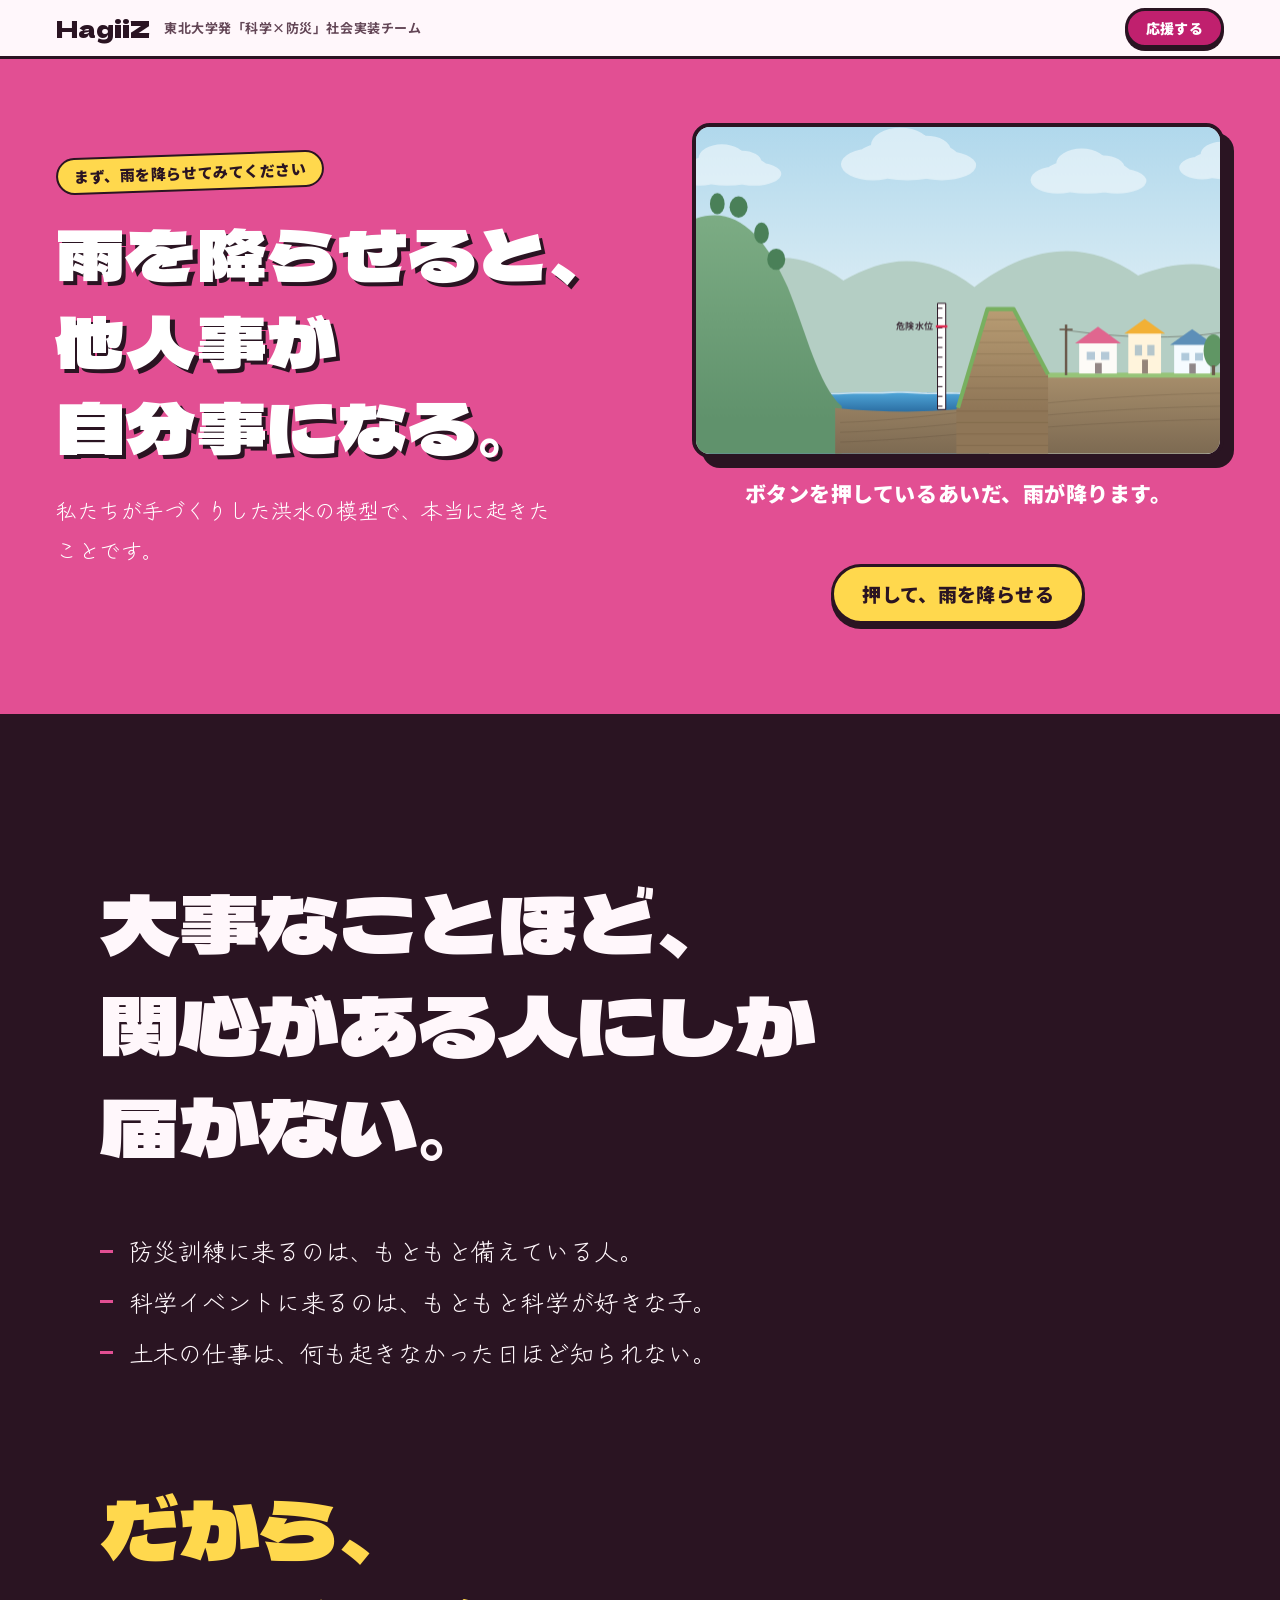
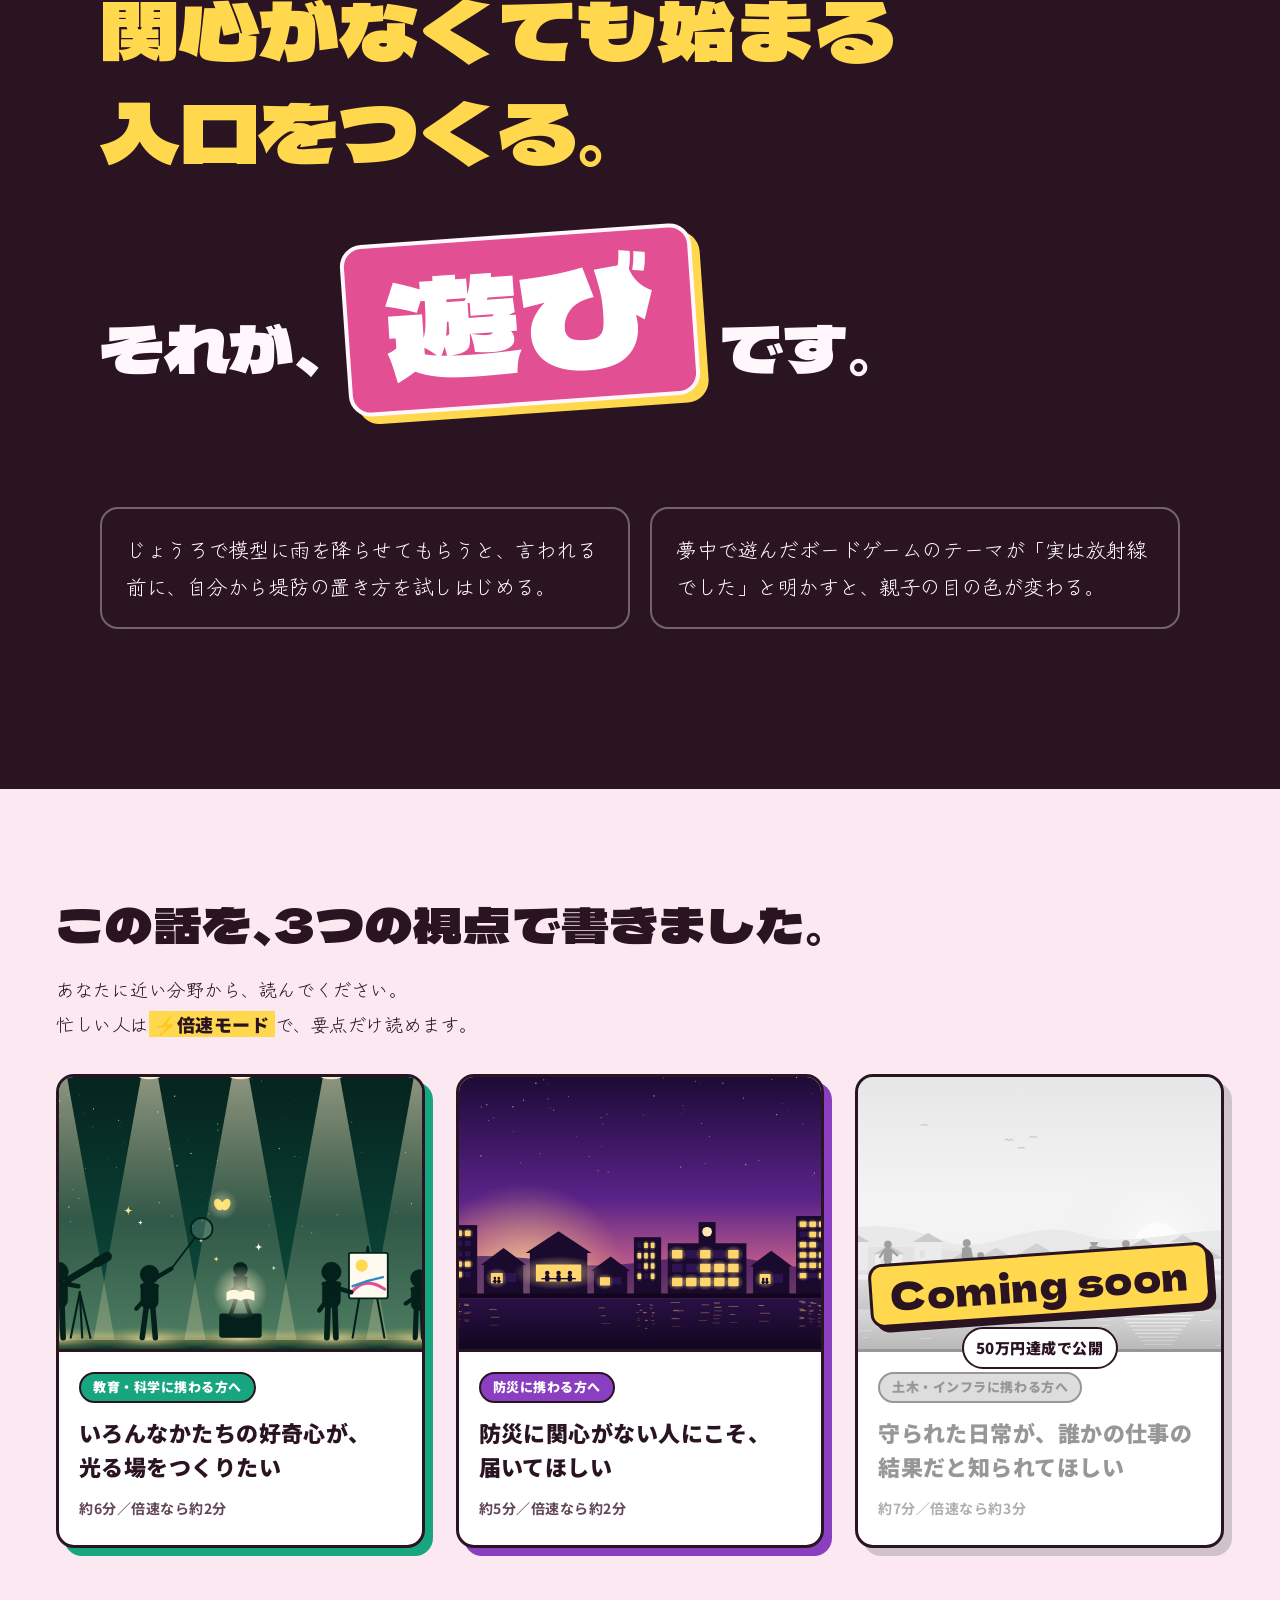
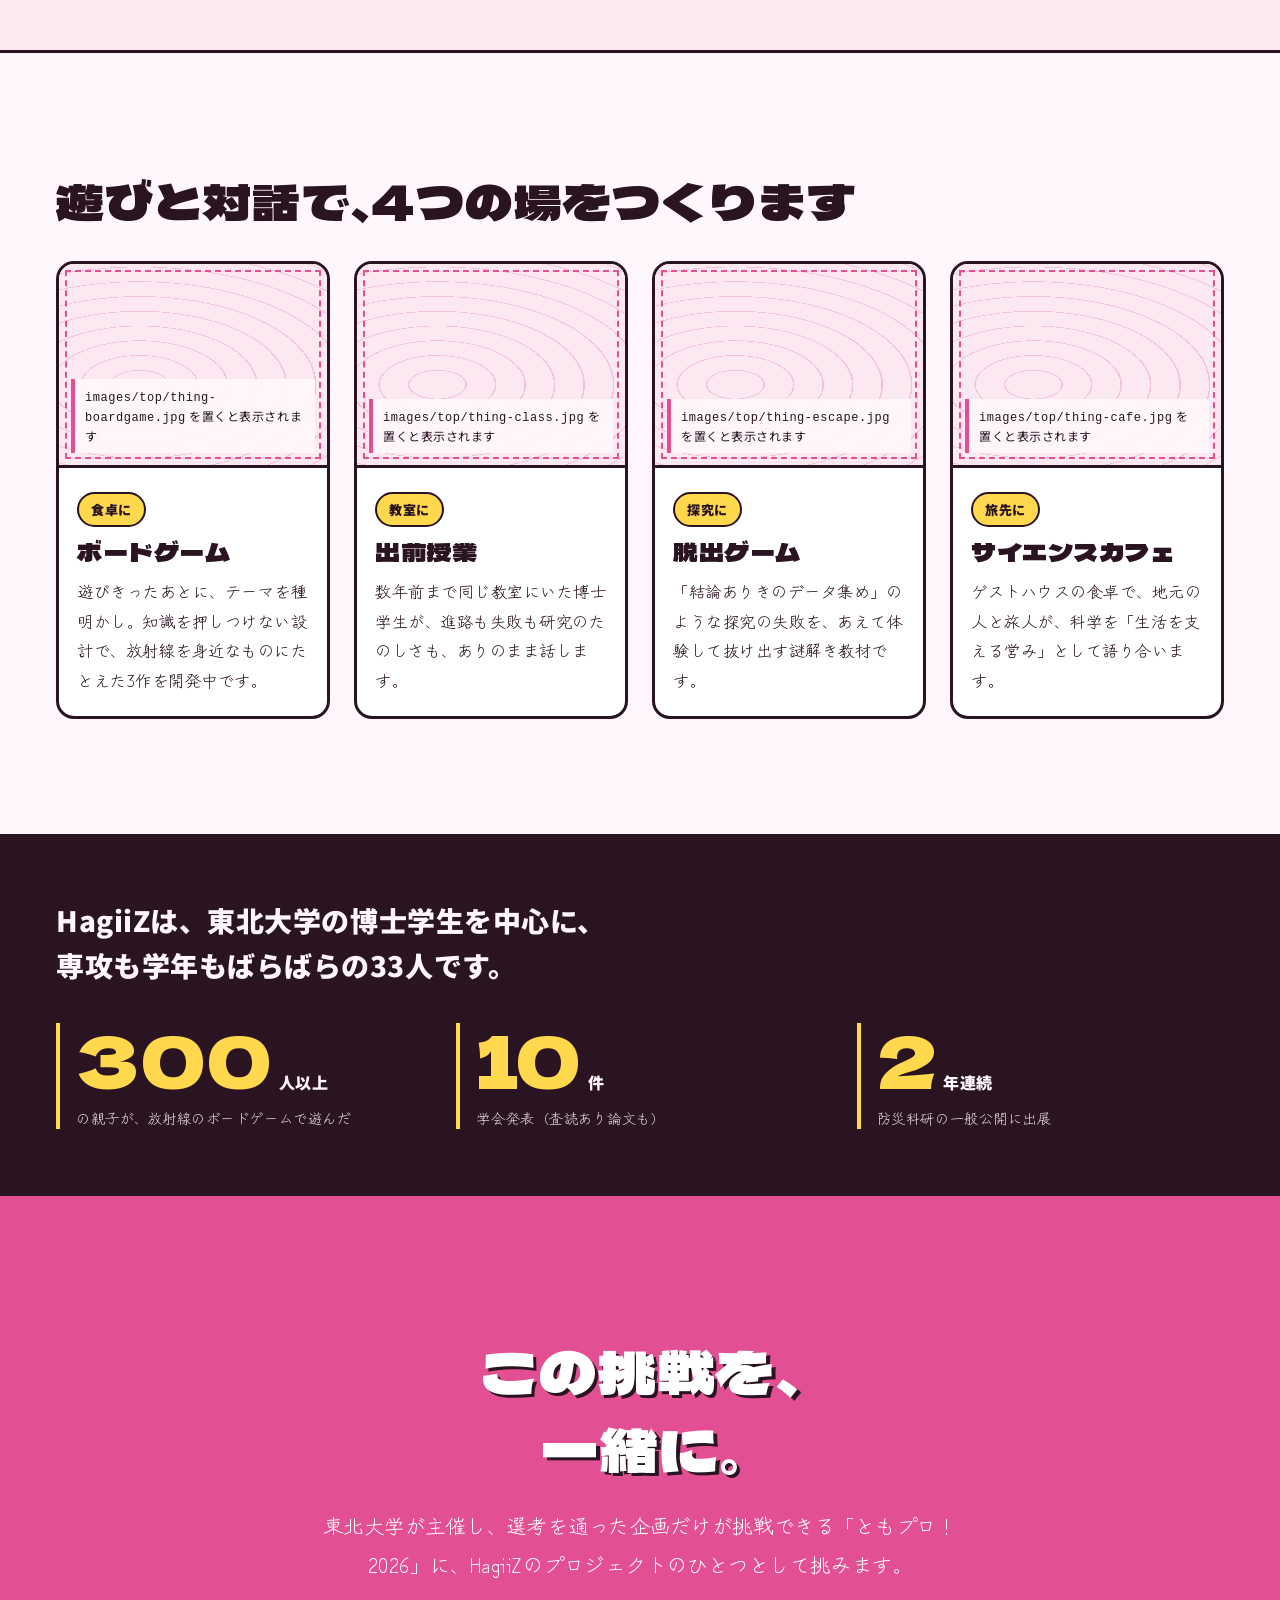
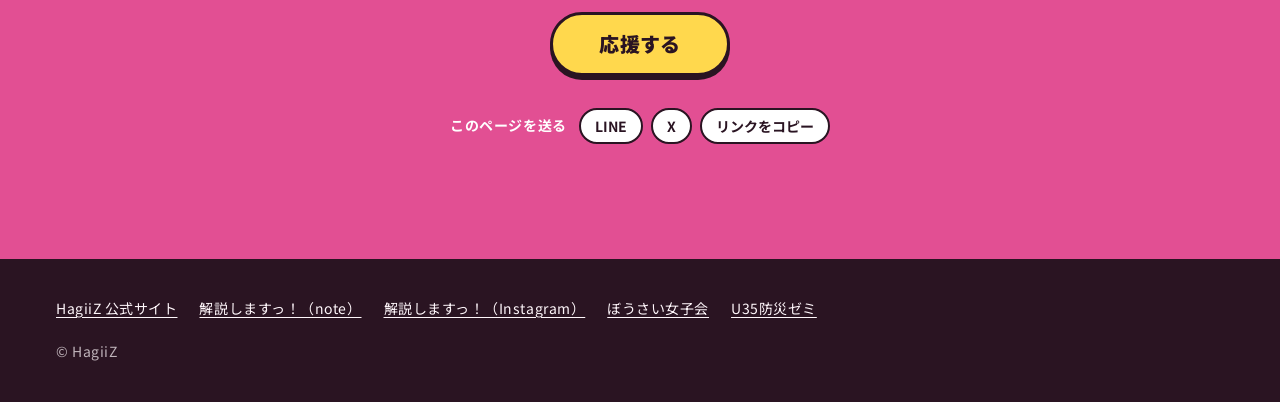
==== commit bfdddded: "Add files via upload" ====
--- a/index.html
+++ b/index.html
@@ -3,14 +3,14 @@
 <head>
 <meta charset="utf-8">
 <meta name="viewport" content="width=device-width, initial-scale=1, viewport-fit=cover">
-<title>雨を降らせると、他人事が自分事になる。｜HagiiZ × ともプロ！2026</title>
-<meta name="description" content="東北大学の学生33人のチーム HagiiZ が、防災や科学に関心がない人にこそ届く「遊び」をつくります。東北大学主催の選考型クラウドファンディング「ともプロ！2026」に挑戦します（10/1〜11/30）。100円から応援できます。">
+<title>雨を降らせると、他人事が自分事になる。｜HagiiZ</title>
+<meta name="description" content="大事なことほど、関心がある人にしか届かない。だから東北大学の学生33人のチーム HagiiZ は、関心がなくても始まる「遊び」をつくります。">
 <meta name="theme-color" content="#E24F93">
 
 <!-- SNSで共有したときの表示（公開URLが決まったら https://〜 の部分を書き換えてください） -->
 <meta property="og:type" content="website">
 <meta property="og:title" content="雨を降らせると、他人事が自分事になる。｜HagiiZ">
-<meta property="og:description" content="東北大の学生33人が、関心ゼロの人に届く科学の遊びをつくる。東北大学「ともプロ！2026」挑戦中。100円から応援できます。">
+<meta property="og:description" content="大事なことほど、関心がある人にしか届かない。だから、関心がなくても始まる「遊び」をつくる。">
 <meta property="og:image" content="https://USERNAME.github.io/REPOSITORY/images/ogp/top.jpg">
 <meta name="twitter:card" content="summary_large_image">
 
@@ -25,172 +25,62 @@
 <header class="head">
   <a class="logo" href="index.html">HagiiZ</a>
   <span class="head-tag">東北大学発「科学×防災」社会実装チーム</span>
-  <span class="count-chip head-count" data-countdown></span>
-  <a class="btn btn--donate btn--sm" data-donate="header" href="#">寄付する</a>
+  <a class="btn btn--support btn--sm" data-support="header" href="support.html">応援する</a>
 </header>
 
 <main>
 
-  <!-- ① ヒーロー：さわれる模型 -->
+  <!-- ① フック：さわれる模型 -->
   <section class="hero" aria-labelledby="hero-title">
     <div class="hero-inner">
       <div class="hero-text">
         <p class="sticker">まず、雨を降らせてみてください</p>
         <h1 id="hero-title" class="hero-title">雨を降らせると、<br>他人事が<br>自分事になる。</h1>
-        <p class="hero-lead note">私たちが手作りした洪水流域模型で、実際に起きたことです。<br>その仕掛けを、全国の教室と食卓に届けます。</p>
-        <div class="hero-badges">
-          <span class="badge">東北大学主催「ともプロ！2026」選考通過</span>
-          <span class="badge badge--goal">目標 <b data-goal>50万円</b></span>
-        </div>
+        <p class="hero-lead note">私たちが手づくりした洪水の模型で、本当に起きたことです。</p>
       </div>
 
       <div class="model-wrap">
         <div class="model" id="model">
-          <svg viewBox="0 0 320 200" role="img" aria-label="雨を降らせると水位が上がる模型">
-            <defs>
-              <clipPath id="clipBox"><rect x="0" y="0" width="320" height="200" rx="14"/></clipPath>
-              <clipPath id="clipRiver"><rect x="86" y="80" width="110" height="100"/></clipPath>
-            </defs>
-            <g clip-path="url(#clipBox)">
-
-              <!-- 空 -->
-              <rect x="0" y="0" width="320" height="200" fill="#E8EFF1"/>
-
-              <!-- 雨 -->
-              <g class="model-rain" stroke="#4C7C92" stroke-width="2.5" stroke-linecap="round" opacity="0">
-                <line x1="30" y1="-20" x2="24" y2="0"/><line x1="76" y1="-44" x2="70" y2="-24"/>
-                <line x1="120" y1="-12" x2="114" y2="8"/><line x1="166" y1="-52" x2="160" y2="-32"/>
-                <line x1="212" y1="-26" x2="206" y2="-6"/><line x1="258" y1="-48" x2="252" y2="-28"/>
-                <line x1="300" y1="-18" x2="294" y2="2"/><line x1="52" y1="-64" x2="46" y2="-44"/>
-              </g>
-
-              <!-- 川底 -->
-              <rect x="86" y="178" width="110" height="22" fill="#8E9A82"/>
-
-              <!-- 水（谷の中だけ。堤防の天端は y=114） -->
-              <g clip-path="url(#clipRiver)">
-                <rect class="model-water" x="86" y="172" width="110" height="6" fill="#4C7C92" opacity="0.92"/>
-              </g>
-
-              <!-- 左岸（上流の山） -->
-              <path d="M0 200 L0 108 L34 62 L64 104 L86 148 L86 200 Z" fill="#A7BCA8"/>
-
-              <!-- 右岸 -->
-              <path d="M196 152 L206 168 L320 168 L320 200 L196 200 Z" fill="#A7BCA8"/>
-
-              <!-- 堤防 -->
-              <path d="M178 170 L196 114 L220 114 L238 170 Z" fill="#7A6A66"/>
-              <path d="M196 114 L220 114 L220 120 L196 120 Z" fill="#9C8B86"/>
-              <text x="208" y="106" text-anchor="middle" font-size="11" font-weight="700" fill="#3A2226" font-family="sans-serif">堤防</text>
-
-              <!-- 氾濫（越えたときだけ現れる） -->
-              <rect class="model-flood" x="220" y="150" width="100" height="18" fill="#4C7C92" opacity="0"/>
-
-              <!-- 街 -->
-              <rect x="234" y="140" width="26" height="28" fill="#FFFFFF"/>
-              <path d="M230 140 L247 126 L264 140 Z" fill="#CF747B"/>
-              <rect x="268" y="132" width="28" height="36" fill="#FFFFFF"/>
-              <path d="M264 132 L282 117 L300 132 Z" fill="#EFC05B"/>
-              <rect x="302" y="146" width="18" height="22" fill="#FFFFFF"/>
-              <path d="M298 146 L311 135 L324 146 Z" fill="#CF747B"/>
-
-            </g>
-          </svg>
+          <canvas id="model-canvas" role="img" aria-label="洪水流域模型。左に山、真ん中に川と堤防、右に町。雨が降ると川の水位が上がり、堤防を越えると町に水が流れ込む。"></canvas>
         </div>
-        <p class="model-caption" id="model-caption" aria-live="polite">ボタンを押すと、雨が降ります。</p>
+        <p class="model-caption" id="model-caption" aria-live="polite"></p>
         <div class="model-actions">
-          <button class="btn btn--pour" id="model-btn" type="button">雨を降らせる</button>
+          <button class="btn btn--pour" id="model-btn" type="button">押して、雨を降らせる</button>
           <button class="btn-text" id="model-reset" type="button" hidden>最初から</button>
         </div>
         <div class="model-cta" id="model-cta" hidden>
-          <p class="model-cta-t">この「自分事になる瞬間」を、<br>全国の食卓と教室へ。</p>
-          <div class="btn-row">
-            <a class="btn btn--donate" data-donate="hero-model" href="#">寄付する</a>
-            <a class="btn btn--ghost" href="#quick">まず30秒で知る</a>
-          </div>
+          <p class="model-cta-t">この「自分事になる瞬間」を、<br>つくり続けたい。</p>
+          <a class="btn btn--sub" href="#why">なぜ、つくるのか</a>
         </div>
       </div>
     </div>
-    <a class="hero-skip" href="#quick">30秒でわかる</a>
   </section>
 
   <span data-dock-after aria-hidden="true"></span>
 
-  <!-- 流れる帯 -->
-  <div class="marquee" aria-hidden="true">
-    <div class="marquee-track">
-      <span>関心ゼロの人にこそ届ける</span><span>科学×防災</span><span>食卓にボードゲーム</span><span>教室に博士学生</span><span>旅先でサイエンスカフェ</span>
-      <span>関心ゼロの人にこそ届ける</span><span>科学×防災</span><span>食卓にボードゲーム</span><span>教室に博士学生</span><span>旅先でサイエンスカフェ</span>
-    </div>
-  </div>
-
-  <!-- ② 30秒でわかる -->
-  <section class="quick" id="quick" aria-labelledby="quick-title">
-    <div class="wrap">
-      <h2 class="sec-title" id="quick-title">30秒でわかる、<br class="sp">私たちの挑戦</h2>
-      <ol class="quick-grid">
-        <li class="qcard">
-          <span class="q">だれ？</span>
-          <p class="qcard-claim">東北大の学生33人のチーム「HagiiZ」</p>
-          <p class="note">地球科学、情報学、防災学。専門はばらばらの大学院生・学部生が、研究を社会に届ける活動をしています。</p>
-        </li>
-        <li class="qcard">
-          <span class="q">なにする？</span>
-          <p class="qcard-claim">関心がない人に、<br>遊びで科学を届ける</p>
-          <p class="note">食卓のボードゲーム、高校の出前授業、失敗を体験する脱出ゲーム、旅先の宿のサイエンスカフェ。この4つで「科学を自分事にする場」をつくります。</p>
-        </li>
-        <li class="qcard qcard--ask">
-          <span class="q">いくら？</span>
-          <p class="qcard-claim">目標は50万円。<br><span data-min>100円から</span>応援できます</p>
-          <p class="note">HagiiZのプロジェクトのひとつとして、東北大学が主催し選考を通った企画だけが挑戦できる「ともプロ！2026」に挑みます。手数料なしで全額が届きます。</p>
-          <a class="btn btn--donate" data-donate="quick" href="#">寄付する</a>
-        </li>
-      </ol>
+  <!-- ② いちばん大きな話：なぜ -->
+  <section class="why" id="why" aria-labelledby="why-title">
+    <div class="why-inner">
+      <h2 class="why-big rv" id="why-title">大事なことほど、<br>関心がある人にしか<br>届かない。</h2>
+      <ul class="why-facts note">
+        <li class="rv">防災訓練に来るのは、もともと備えている人。</li>
+        <li class="rv">科学イベントに来るのは、もともと科学が好きな子。</li>
+        <li class="rv">土木の仕事は、何も起きなかった日ほど知られない。</li>
+      </ul>
+      <p class="why-big why-big--turn rv">だから、<br>関心がなくても始まる<br>入口をつくる。</p>
+      <p class="why-answer rv"><span>それが、</span><span class="why-play">遊び</span><span>です。</span></p>
+      <div class="why-proof">
+        <p class="note rv">じょうろで模型に雨を降らせてもらうと、言われる前に、自分から堤防の置き方を試しはじめる。</p>
+        <p class="note rv">夢中で遊んだボードゲームのテーマが「実は放射線でした」と明かすと、親子の目の色が変わる。</p>
+      </div>
     </div>
   </section>
 
-  <!-- ③ いま、どこまで来たか -->
-  <section class="progress" aria-labelledby="progress-title">
+  <!-- ③ 3つの視点 -->
+  <section class="doors" id="doors" aria-labelledby="doors-title">
     <div class="wrap">
-      <h2 class="sec-title" id="progress-title">あなたの寄付で、<br class="sp">できること</h2>
-      <div id="units"></div>
-      <div class="progress-grid">
-        <div class="progress-meter" data-gauge></div>
-        <div>
-          <h3 class="mini-title">50万円の使い道</h3>
-          <div id="funds"></div>
-        </div>
-      </div>
-      <div id="stages"></div>
-    </div>
-  </section>
-
-  <!-- ④ 数字 -->
-  <section class="stats" aria-label="HagiiZのこれまで">
-    <ul class="wrap">
-      <li><span class="stats-num" data-count="33" data-suffix="">33</span><span class="stats-unit">人</span><span class="stats-label">博士学生を中心とした東北大生</span></li>
-      <li><span class="stats-num" data-count="300" data-suffix="">300</span><span class="stats-unit">人以上</span><span class="stats-label">の親子が、放射線のボードゲームで遊んだ</span></li>
-      <li><span class="stats-num" data-count="10" data-suffix="">10</span><span class="stats-unit">件</span><span class="stats-label">学会発表（査読あり論文も）</span></li>
-      <li><span class="stats-num" data-count="2" data-suffix="">2</span><span class="stats-unit">年連続</span><span class="stats-label">防災科研の一般公開に出展</span></li>
-    </ul>
-  </section>
-
-  <!-- ⑤ 代表のあいさつ（動画が未設定なら公開時に隠れます） -->
-  <section class="greeting" id="greeting" aria-labelledby="greeting-title">
-    <div class="wrap greeting-inner">
-      <div class="greeting-text">
-        <h2 class="sec-title" id="greeting-title">代表から、<br>ひとこと。</h2>
-        <p class="note">東北大学発 HagiiZ 代表　<span data-name></span></p>
-      </div>
-      <div class="video-frame" id="video"></div>
-    </div>
-  </section>
-
-  <!-- ⑥ 3つの物語 -->
-  <section class="doors" aria-labelledby="doors-title">
-    <div class="wrap">
-      <h2 class="sec-title" id="doors-title">あなたに近い分野から、<br class="sp">読んでください</h2>
-      <p class="note doors-lead">どれも「なぜ、このプロジェクトなのか」を代表が書いた物語です。<br>忙しい人は<b class="fast-word">倍速モード</b>で、要点だけ読めます。</p>
+      <h2 class="sec-title" id="doors-title">この話を、3つの視点で<br class="sp">書きました。</h2>
+      <p class="note doors-lead">あなたに近い分野から、読んでください。<br>忙しい人は<b class="fast-word">⚡倍速モード</b>で、要点だけ読めます。</p>
 
       <div class="doors-grid">
         <a class="door" data-layer="science" href="science.html">
@@ -202,15 +92,6 @@
           </div>
         </a>
 
-        <a class="door" data-layer="doboku" href="doboku.html">
-          <div class="door-img" data-slot="top/door-doboku" data-alt="土木の物語"></div>
-          <div class="door-body">
-            <span class="door-pill">土木・インフラに携わる方へ</span>
-            <span class="door-title">守られた日常が、誰かの仕事の結果だと知られてほしい</span>
-            <span class="door-meta">約7分／倍速なら約3分</span>
-          </div>
-        </a>
-
         <a class="door" data-layer="bosai" href="bosai.html">
           <div class="door-img" data-slot="top/door-bosai" data-alt="防災の物語"></div>
           <div class="door-body">
@@ -219,75 +100,72 @@
             <span class="door-meta">約5分／倍速なら約2分</span>
           </div>
         </a>
+
+        <a class="door" data-layer="doboku" href="doboku.html" data-lock="doboku">
+          <div class="door-img" data-slot="top/door-doboku" data-alt="土木の物語"></div>
+          <div class="door-body">
+            <span class="door-pill">土木・インフラに携わる方へ</span>
+            <span class="door-title">守られた日常が、誰かの仕事の結果だと知られてほしい</span>
+            <span class="door-meta">約7分／倍速なら約3分</span>
+          </div>
+          <span class="door-lock" aria-hidden="true"><span class="door-lock-t">Coming soon</span><span class="door-lock-d">目標達成で公開</span></span>
+        </a>
       </div>
     </div>
   </section>
 
-  <!-- ⑦ 返礼品と、寄付のしかた -->
-  <section class="gift-sec" aria-labelledby="gift-title">
-    <div class="wrap gift-inner">
-      <div>
-        <h2 class="sec-title" id="gift-title">寄付すると、<br>届くもの</h2>
-        <p class="note">1回あたりの寄付額が対象です。野帳・カレー・ビールは、10月1日〜11月30日の応援月間の特別返礼品です。</p>
-        <div id="gifts"></div>
-      </div>
-      <div>
-        <h2 class="sec-title">寄付のしかた</h2>
-        <div id="howto"></div>
-      </div>
+  <!-- ④ 私たちがつくるもの -->
+  <section class="things" aria-labelledby="things-title">
+    <div class="wrap">
+      <h2 class="sec-title" id="things-title">遊びと対話で、<br class="sp">4つの場をつくります</h2>
+      <ol class="things-grid">
+        <li class="thing">
+          <div class="thing-img" data-slot="top/thing-boardgame" data-alt="ボードゲームで遊ぶ親子"></div>
+          <span class="thing-where">食卓に</span>
+          <h3 class="thing-title">ボードゲーム</h3>
+          <p class="note">遊びきったあとに、テーマを種明かし。知識を押しつけない設計で、放射線を身近なものにたとえた3作を開発中です。</p>
+        </li>
+        <li class="thing">
+          <div class="thing-img" data-slot="top/thing-class" data-alt="高校での出前授業"></div>
+          <span class="thing-where">教室に</span>
+          <h3 class="thing-title">出前授業</h3>
+          <p class="note">数年前まで同じ教室にいた博士学生が、進路も失敗も研究のたのしさも、ありのまま話します。</p>
+        </li>
+        <li class="thing">
+          <div class="thing-img" data-slot="top/thing-escape" data-alt="脱出ゲーム教材"></div>
+          <span class="thing-where">探究に</span>
+          <h3 class="thing-title">脱出ゲーム</h3>
+          <p class="note">「結論ありきのデータ集め」のような探究の失敗を、あえて体験して抜け出す謎解き教材です。</p>
+        </li>
+        <li class="thing">
+          <div class="thing-img" data-slot="top/thing-cafe" data-alt="ゲストハウスのサイエンスカフェ"></div>
+          <span class="thing-where">旅先に</span>
+          <h3 class="thing-title">サイエンスカフェ</h3>
+          <p class="note">ゲストハウスの食卓で、地元の人と旅人が、科学を「生活を支える営み」として語り合います。</p>
+        </li>
+      </ol>
     </div>
   </section>
 
-  <!-- ⑧ よくある質問 -->
-  <section class="faq" aria-labelledby="faq-title">
-    <div class="wrap faq-inner">
-      <h2 class="sec-title" id="faq-title">よくある質問</h2>
-      <div class="faq-list">
-        <details>
-          <summary>いつから寄付できますか？</summary>
-          <p class="note">2026年10月1日から11月30日までです。それより前は受け付けていないので、「予定に入れる」ボタンでカレンダーに登録しておくと便利です。</p>
-        </details>
-        <details>
-          <summary>「ともプロ！」って何ですか？</summary>
-          <p class="note">東北大学基金が主催する、学生のためのクラウドファンディングです。応募した企画のうち、選考を通ったものだけが挑戦できます。<a data-tomopro href="#">ほかの挑戦も見る</a></p>
-        </details>
-        <details>
-          <summary>東北大学の関係者でなくても寄付できますか？</summary>
-          <p class="note">できます。どなたでも寄付でき、返礼品も同じように届きます。1万円以上の方には、洪水流域模型にお名前を刻む特典もあります。</p>
-        </details>
-        <details>
-          <summary>いくらから寄付できますか？</summary>
-          <p class="note">Amazon Payなら100円からできます（領収書・返礼品なしの場合）。領収書や返礼品が必要な場合は1,000円からです。</p>
-        </details>
-        <details>
-          <summary>税金の控除は受けられますか？</summary>
-          <p class="note">「ともプロ！」への寄付は、税制上の優遇措置の対象です（領収書を発行した場合）。詳しくは<a href="https://www.kikin.tohoku.ac.jp/donator/tax" target="_blank" rel="noopener">東北大学基金の案内</a>をご覧ください。</p>
-        </details>
-        <details>
-          <summary>手数料は引かれますか？</summary>
-          <p class="note">引かれません。外部のクラウドファンディングサービスを通さず、東北大学基金が直接受け付けるためです。</p>
-        </details>
-        <details>
-          <summary>寄付ページの名前や代表者が、このサイトと違います</summary>
-          <p class="note">今回の挑戦は、HagiiZのプロジェクトのひとつとして<b data-donate-owner></b>の名義で申し込んでいます。基金のページでは<b data-donate-label></b>として載っています。そこが私たちの窓口です。</p>
-        </details>
-        <details>
-          <summary>支払い方法は？</summary>
-          <p class="note">クレジットカード、銀行振込、コンビニ、郵便振替、PayPay、Amazon Payから選べます。法人・団体の方もWebフォームから申し込めます。</p>
-        </details>
-      </div>
+  <!-- ⑤ 私たちについて -->
+  <section class="stats" aria-labelledby="stats-title">
+    <div class="wrap">
+      <h2 class="stats-title" id="stats-title">HagiiZは、東北大学の博士学生を中心に、<br>専攻も学年もばらばらの33人です。</h2>
+      <ul class="stats-list">
+        <li><span class="stats-num" data-count="300" data-suffix="">300</span><span class="stats-unit">人以上</span><span class="stats-label">の親子が、放射線のボードゲームで遊んだ</span></li>
+        <li><span class="stats-num" data-count="10" data-suffix="">10</span><span class="stats-unit">件</span><span class="stats-label">学会発表（査読あり論文も）</span></li>
+        <li><span class="stats-num" data-count="2" data-suffix="">2</span><span class="stats-unit">年連続</span><span class="stats-label">防災科研の一般公開に出展</span></li>
+      </ul>
     </div>
   </section>
 
-  <!-- ⑨ 最後のひと押し -->
+  <!-- ⑥ ひとつだけのお願い -->
   <section class="final" aria-labelledby="final-title">
     <div class="wrap final-inner">
-      <p class="count-chip" data-countdown></p>
-      <h2 class="final-title" id="final-title">関心がない人に届く方法を、<br>一緒につくってください。</h2>
-      <p class="note final-remain" id="remain"></p>
+      <h2 class="final-title" id="final-title">この挑戦を、<br>一緒に。</h2>
+      <p class="note final-lead">東北大学が主催し、選考を通った企画だけが挑戦できる「ともプロ！2026」に、HagiiZのプロジェクトのひとつとして挑みます。</p>
       <div class="btn-row">
-        <a class="btn btn--donate btn--lg" data-donate="final" href="#">寄付する</a>
-
+        <a class="btn btn--support btn--lg" data-support="final" href="support.html">応援する</a>
       </div>
       <div id="share"></div>
     </div>
@@ -305,11 +183,7 @@
   <p>© HagiiZ</p>
 </footer>
 
-<!-- 画面下の寄付バー（最初の画面を過ぎると出ます） -->
-<div class="dock" aria-label="寄付">
-  <span class="dock-info"><span class="dock-count" data-countdown></span><span class="dock-goal">目標 <b data-goal></b></span></span>
-  <a class="btn btn--donate" data-donate="dock" href="#">寄付する</a>
-</div>
+<!-- スマホ：最初の画面を過ぎると出る -->
 
 <script src="assets/js/config.js"></script>
 <script src="assets/js/common.js"></script>
--- a/assets/css/style.css
+++ b/assets/css/style.css
@@ -192,6 +192,12 @@
   box-shadow: 0 4px 0 var(--ink);
 }
 .btn--donate:hover { transform: translateY(-2px); box-shadow: 0 6px 0 var(--ink); }
+.btn--support {
+  background: var(--rose-deep);
+  color: var(--white);
+  box-shadow: 0 4px 0 var(--ink);
+}
+.btn--support:hover { transform: translateY(-2px); box-shadow: 0 6px 0 var(--ink); }
 .btn--sub {
   background: var(--white);
   color: var(--ink);
@@ -298,11 +304,11 @@
   color: var(--ink-2);
 }
 .head-count { margin-left: auto; }
-.head .btn--donate { margin-left: 4px; }
+.head .btn--support { margin-left: auto; }
 @media (max-width: 899px) { .head-tag { display: none; } }
 @media (max-width: 719px) {
   .head-count { display: none; }
-  .head .btn--donate { margin-left: auto; }
+  .head .btn--support { margin-left: auto; }
 }
 
 .sticker {
@@ -361,23 +367,24 @@
   box-shadow: 10px 10px 0 var(--ink);
   background: #EAF0F2;
 }
-.model svg { display: block; width: 100%; height: auto; }
-.model-water { transition: y .7s cubic-bezier(.3,.8,.4,1), height .7s cubic-bezier(.3,.8,.4,1); }
-.model-flood { transition: opacity .5s ease .5s; }
-.model.is-flooded .model-flood { opacity: .85; }
-.model.is-shake { animation: shake .5s ease .45s; }
+.model canvas { display: block; width: 100%; aspect-ratio: 16 / 10; height: auto; }
+.model.is-shake { animation: shake .5s ease; }
 @keyframes shake {
   20% { transform: translateX(-6px) rotate(-.6deg); }
   40% { transform: translateX(6px) rotate(.6deg); }
   60% { transform: translateX(-4px); }
   80% { transform: translateX(3px); }
 }
-.model-rain.is-raining line { animation: drop .75s linear; }
-.model-rain.is-raining { opacity: 1; }
-@keyframes drop {
-  from { transform: translateY(0); opacity: 0; }
-  20%  { opacity: 1; }
-  to   { transform: translateY(230px); opacity: 0; }
+#model-btn {
+  touch-action: none;
+  -webkit-user-select: none;
+  user-select: none;
+  -webkit-touch-callout: none;
+}
+#model-btn.is-pressing {
+  transform: translateY(4px) scale(.98);
+  box-shadow: 0 1px 0 var(--ink);
+  background: #FFE58A;
 }
 .model-caption {
   min-height: 3.6em;
@@ -595,7 +602,7 @@
   list-style: none;
   padding: 0;
   display: grid;
-  grid-template-columns: repeat(4, minmax(0, 1fr));
+  grid-template-columns: repeat(auto-fit, minmax(180px, 1fr));
   gap: clamp(18px, 2.6vw, 36px);
 }
 .stats li { display: flex; flex-wrap: wrap; align-items: baseline; gap: 0 6px; border-left: 4px solid var(--sun); padding-left: 16px; }
@@ -773,7 +780,7 @@
 }
 .final-remain { font-size: 19px; margin: 0 0 26px; }
 .final .btn-row { justify-content: center; }
-.final .btn--donate { background: var(--sun); color: var(--ink); }
+.final .btn--support { background: var(--sun); color: var(--ink); }
 .final .share { justify-content: center; margin-top: 32px; }
 .final .share-label { color: var(--white); }
 
@@ -823,7 +830,7 @@
 .dock-goal b { font-family: var(--f-shout); font-weight: 400; font-size: 16px; }
 .dock .btn { min-height: 50px; padding: 0 26px; }
 @media (min-width: 720px) { .dock { display: none; } }
-@media (max-width: 719px) { .site-foot { padding-bottom: calc(96px + var(--safe-b)); } }
+
 
 /* =========================================================
    物語ページ
@@ -864,7 +871,7 @@
   white-space: nowrap;
 }
 .fast-toggle[aria-pressed="true"] { background: var(--sun); box-shadow: inset 0 0 0 2px var(--ink); }
-@media (max-width: 719px) { .bar .btn--donate { display: none; } }
+@media (max-width: 719px) { .bar-left { display: none; } .bar .fast-toggle { margin-left: auto; } }
 
 /* ストーリーズ風：場面ごとの読んだ量 */
 .segs {
@@ -1226,8 +1233,276 @@
 }
 .gift-note a { font-family: var(--f-claim); font-weight: 900; text-underline-offset: 3px; }
 
-/* ---- 受付開始前：「予定に入れる」 ---- */
-.btn--donate.is-remind { background: #1F6E9F; }
-.final .btn--donate.is-remind,
-.qcard--ask .btn.is-remind { background: var(--sun); color: var(--ink); }
 .meter.is-over .meter-fill { background: repeating-linear-gradient(-45deg, var(--sun) 0 12px, #FFE58A 12px 24px); }
+
+
+/* =========================================================
+   トップ：なぜ（いちばん大きな話）
+   ========================================================= */
+.why {
+  background: var(--ink);
+  color: var(--paper);
+  padding: clamp(80px, 12vw, 160px) var(--pad-x);
+  border-bottom: var(--line);
+  overflow: hidden;
+}
+.why-inner { max-width: 1080px; margin: 0 auto; }
+.why-big {
+  font-family: var(--f-shout);
+  font-weight: 400;
+  font-size: clamp(34px, 6.2vw, 82px);
+  line-height: 1.28;
+  margin: 0;
+  word-break: auto-phrase;
+}
+.why-big--turn { margin-top: clamp(56px, 8vw, 110px); color: var(--sun); }
+.why-facts {
+  list-style: none;
+  margin: clamp(32px, 5vw, 56px) 0 0;
+  padding: 0;
+  display: grid;
+  gap: 10px;
+  font-size: clamp(18px, 2vw, 24px);
+  line-height: 1.7;
+}
+.why-facts li { padding-left: 1.2em; position: relative; }
+.why-facts li::before { content: ""; position: absolute; left: 0; top: .78em; width: .55em; height: 3px; background: var(--rose); }
+.why-answer {
+  display: flex;
+  flex-wrap: wrap;
+  align-items: baseline;
+  gap: 0 .1em;
+  margin: clamp(24px, 4vw, 40px) 0 0;
+  font-family: var(--f-shout);
+  font-size: clamp(30px, 5vw, 64px);
+  line-height: 1.2;
+}
+.why-play {
+  display: inline-block;
+  font-size: 2.1em;
+  line-height: 1;
+  padding: .08em .28em .14em;
+  background: var(--rose);
+  color: var(--white);
+  border: 4px solid var(--paper);
+  border-radius: 22px;
+  transform: rotate(-4deg);
+  margin: .1em .12em;
+  box-shadow: 8px 8px 0 var(--sun);
+}
+.why-proof {
+  display: grid;
+  grid-template-columns: repeat(2, minmax(0, 1fr));
+  gap: 20px;
+  margin-top: clamp(48px, 7vw, 88px);
+}
+.why-proof p {
+  margin: 0;
+  padding: 22px 24px;
+  border: 2px solid rgba(255, 247, 251, .35);
+  border-radius: var(--radius);
+  font-size: clamp(17px, 1.7vw, 20px);
+  line-height: 1.85;
+}
+@media (max-width: 759px) { .why-proof { grid-template-columns: 1fr; } }
+
+/* 1行ずつ現れる（この節だけ） */
+.js .rv { opacity: 0; transform: translateY(28px); transition: opacity .7s ease, transform .7s cubic-bezier(.2,.8,.2,1); }
+.js .rv.is-on { opacity: 1; transform: none; }
+
+/* ---- 3つの視点：公開前の扉 ---- */
+.door { position: relative; }
+.door-lock { display: none; }
+.door.is-locked { box-shadow: 8px 8px 0 #CFC3C9; }
+.door.is-locked:hover { transform: none; box-shadow: 8px 8px 0 #CFC3C9; }
+.door.is-locked .door-img,
+.door.is-locked .door-body { filter: grayscale(1); opacity: .45; }
+.door.is-locked .door-lock {
+  position: absolute;
+  inset: 0;
+  display: flex;
+  flex-direction: column;
+  align-items: center;
+  justify-content: center;
+  gap: 10px;
+  text-align: center;
+}
+.door-lock-t {
+  font-family: var(--f-shout);
+  font-size: clamp(28px, 3vw, 38px);
+  line-height: 1;
+  padding: 10px 18px;
+  background: var(--sun);
+  border: var(--line);
+  border-radius: 14px;
+  transform: rotate(-4deg);
+  box-shadow: 5px 5px 0 var(--ink);
+}
+.door-lock-d {
+  font-family: var(--f-claim);
+  font-weight: 900;
+  font-size: 15px;
+  padding: 4px 12px;
+  background: var(--white);
+  border: 2px solid var(--ink);
+  border-radius: 999px;
+}
+.cross-card.is-locked { filter: grayscale(.9); opacity: .7; box-shadow: 5px 5px 0 #CFC3C9; }
+.cross-soon { font-family: var(--f-claim); font-weight: 900; font-size: 13px; color: var(--ink-2); }
+
+/* ---- 4つの場 ---- */
+.things { padding: clamp(64px, 9vw, 120px) var(--pad-x); border-top: var(--line); }
+.things-grid {
+  list-style: none;
+  margin: 0;
+  padding: 0;
+  display: grid;
+  grid-template-columns: repeat(4, minmax(0, 1fr));
+  gap: clamp(16px, 2vw, 24px);
+}
+.thing {
+  display: flex;
+  flex-direction: column;
+  gap: 8px;
+  background: var(--white);
+  border: var(--line);
+  border-radius: var(--radius);
+  overflow: hidden;
+  padding-bottom: 20px;
+}
+.thing-img { border-bottom: var(--line); }
+.thing-img .img-slot { aspect-ratio: 4 / 3; height: auto; min-height: 0; }
+.thing-where {
+  align-self: flex-start;
+  margin: 16px 18px 0;
+  font-family: var(--f-claim);
+  font-weight: 900;
+  font-size: 13px;
+  padding: 3px 12px;
+  background: var(--sun);
+  border: 2px solid var(--ink);
+  border-radius: 999px;
+}
+.thing-title { margin: 0 18px; font-family: var(--f-shout); font-weight: 400; font-size: clamp(21px, 2vw, 25px); line-height: 1.35; }
+.thing .note { margin: 0 18px; font-size: 16px; line-height: 1.85; }
+.thing-img.is-gone + .thing-where { margin-top: 20px; }
+@media (max-width: 1023px) { .things-grid { grid-template-columns: repeat(2, minmax(0, 1fr)); } }
+@media (max-width: 599px) { .things-grid { grid-template-columns: 1fr; } }
+
+/* ---- 私たちについて ---- */
+.stats-title {
+  margin: 0 0 36px;
+  font-family: var(--f-claim);
+  font-weight: 900;
+  font-size: clamp(20px, 2.4vw, 28px);
+  line-height: 1.6;
+  color: var(--paper);
+}
+.stats-list {
+  list-style: none;
+  padding: 0;
+  margin: 0;
+  display: grid;
+  grid-template-columns: repeat(3, minmax(0, 1fr));
+  gap: clamp(18px, 2.6vw, 36px);
+}
+.stats-list li { display: flex; flex-wrap: wrap; align-items: baseline; gap: 0 6px; border-left: 4px solid var(--sun); padding-left: 16px; }
+@media (max-width: 759px) { .stats-list { grid-template-columns: 1fr; } }
+
+.final-lead { max-width: 34em; margin: 0 auto 28px; font-size: clamp(17px, 1.8vw, 20px); }
+
+/* =========================================================
+   物語：達成したら、こうなる（背景にビジョン）
+   ========================================================= */
+.scene--win {
+  position: relative;
+  overflow: hidden;
+  min-height: clamp(560px, 92vh, 920px);
+  align-content: start;
+  padding-top: clamp(64px, 10vw, 128px) !important;
+}
+.win-bg { position: absolute; inset: 0; z-index: 0; }
+.win-bg img { width: 100%; height: 100%; object-fit: cover; object-position: center bottom; }
+.win-bg::after {
+  content: "";
+  position: absolute;
+  inset: 0;
+  background: linear-gradient(180deg, rgba(8, 20, 18, .62) 0%, rgba(8, 20, 18, .28) 48%, rgba(8, 20, 18, 0) 70%);
+}
+[data-layer="bosai"] .win-bg::after { background: linear-gradient(180deg, rgba(22, 8, 42, .66) 0%, rgba(22, 8, 42, .3) 50%, rgba(22, 8, 42, 0) 72%); }
+[data-layer="doboku"] .win-bg::after { background: linear-gradient(180deg, rgba(255, 250, 236, .78) 0%, rgba(255, 250, 236, .4) 46%, rgba(255, 250, 236, 0) 66%); }
+.win-bg.is-photo::after { background: linear-gradient(180deg, rgba(0,0,0,.6) 0%, rgba(0,0,0,.3) 55%, rgba(0,0,0,.1) 100%); }
+.scene--win .scene-text { position: relative; z-index: 1; }
+[data-layer="science"] .scene--win,
+[data-layer="bosai"] .scene--win { color: var(--white); }
+[data-layer="science"] .scene--win .claim,
+[data-layer="bosai"] .scene--win .claim { text-shadow: 0 2px 18px rgba(0,0,0,.45); }
+[data-layer="doboku"] .scene--win { color: var(--ink); }
+.win-bg.is-photo ~ .scene-text { color: var(--white); }
+
+/* =========================================================
+   応援ページ
+   ========================================================= */
+.sp-hero {
+  background: var(--rose);
+  color: var(--white);
+  border-bottom: var(--line);
+  padding: clamp(40px, 7vw, 96px) var(--pad-x);
+}
+.sp-hero-inner { max-width: 900px; }
+.sp-title {
+  font-family: var(--f-shout);
+  font-weight: 400;
+  font-size: clamp(38px, 6.4vw, 80px);
+  line-height: 1.25;
+  margin: 0 0 20px;
+  text-shadow: .06em .06em 0 var(--ink);
+}
+.sp-lead { font-size: clamp(17px, 1.9vw, 21px); margin: 0 0 28px; max-width: 36em; }
+.sp-cta .btn--donate { background: var(--sun); color: var(--ink); }
+.sp-note { margin: 12px 0 0; font-family: var(--f-claim); font-weight: 700; font-size: 14px; }
+.sp-sec { padding: clamp(56px, 8vw, 104px) var(--pad-x); border-bottom: var(--line); }
+.sp-sec--tint { background: var(--paper-2); }
+.sp-sec .gift-inner .btn--block { margin-top: 8px; }
+.sp-end { padding: clamp(56px, 8vw, 96px) var(--pad-x); text-align: center; }
+.sp-end .share { justify-content: center; margin: 28px 0 20px; }
+.support-page .faq { border-top: 0; }
+.support-page .greeting { padding: clamp(56px, 8vw, 104px) var(--pad-x); }
+
+/* =========================================================
+   Coming soon
+   ========================================================= */
+.soon {
+  min-height: 100vh;
+  display: grid;
+  place-items: center;
+  padding: calc(var(--bar-h) + 48px) var(--pad-x) 120px;
+  background: var(--accent);
+  color: var(--on-accent);
+}
+.soon-inner { max-width: 760px; width: 100%; }
+.soon-big {
+  font-family: var(--f-shout);
+  font-size: clamp(44px, 7.4vw, 92px);
+  line-height: 1;
+  white-space: nowrap;
+  margin: 18px 0 20px;
+  transform: rotate(-3deg);
+  transform-origin: left center;
+}
+.soon-claim { margin: 0 0 24px !important; }
+.soon .progress-meter { background: var(--white); color: var(--ink); border: var(--line); border-radius: var(--radius); padding: 20px 22px 18px; margin-bottom: 28px; }
+.soon .meter { margin-bottom: 18px; }
+.soon-other { margin-top: 28px; }
+.soon-other a { font-family: var(--f-claim); font-weight: 900; }
+.is-soon .bar-left, .is-soon .fast-toggle, .is-soon .segs { display: none; }
+.is-soon .bar .btn--support { margin-left: auto; }
+
+@media (prefers-reduced-motion: reduce) {
+  .js .rv { opacity: 1; transform: none; transition: none; }
+}
+
+/* 画像の置き場所ラベルは、どの背景でも読めるように */
+.img-label { color: var(--ink); }
+/* イラストで埋めた扉は、写真の枠線を出さない */
+.img-slot.has-img .img-label { display: none; }
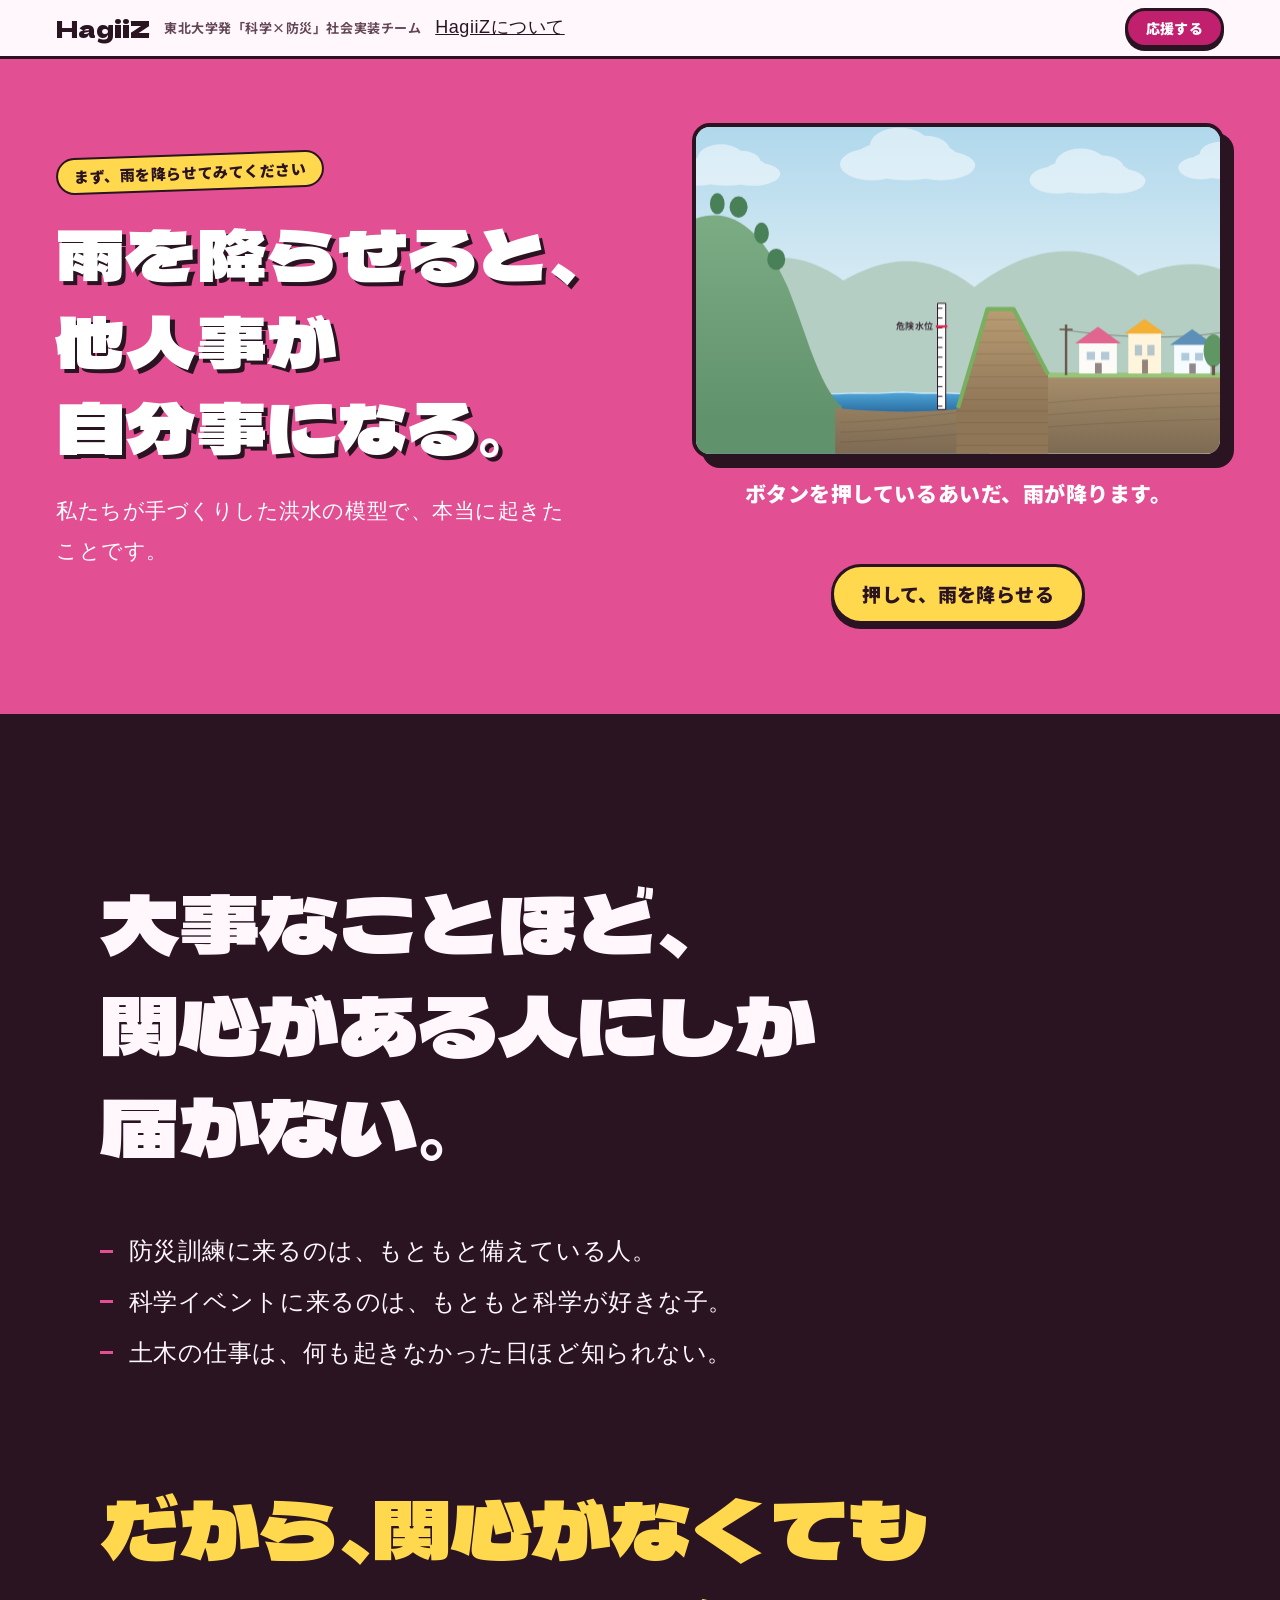
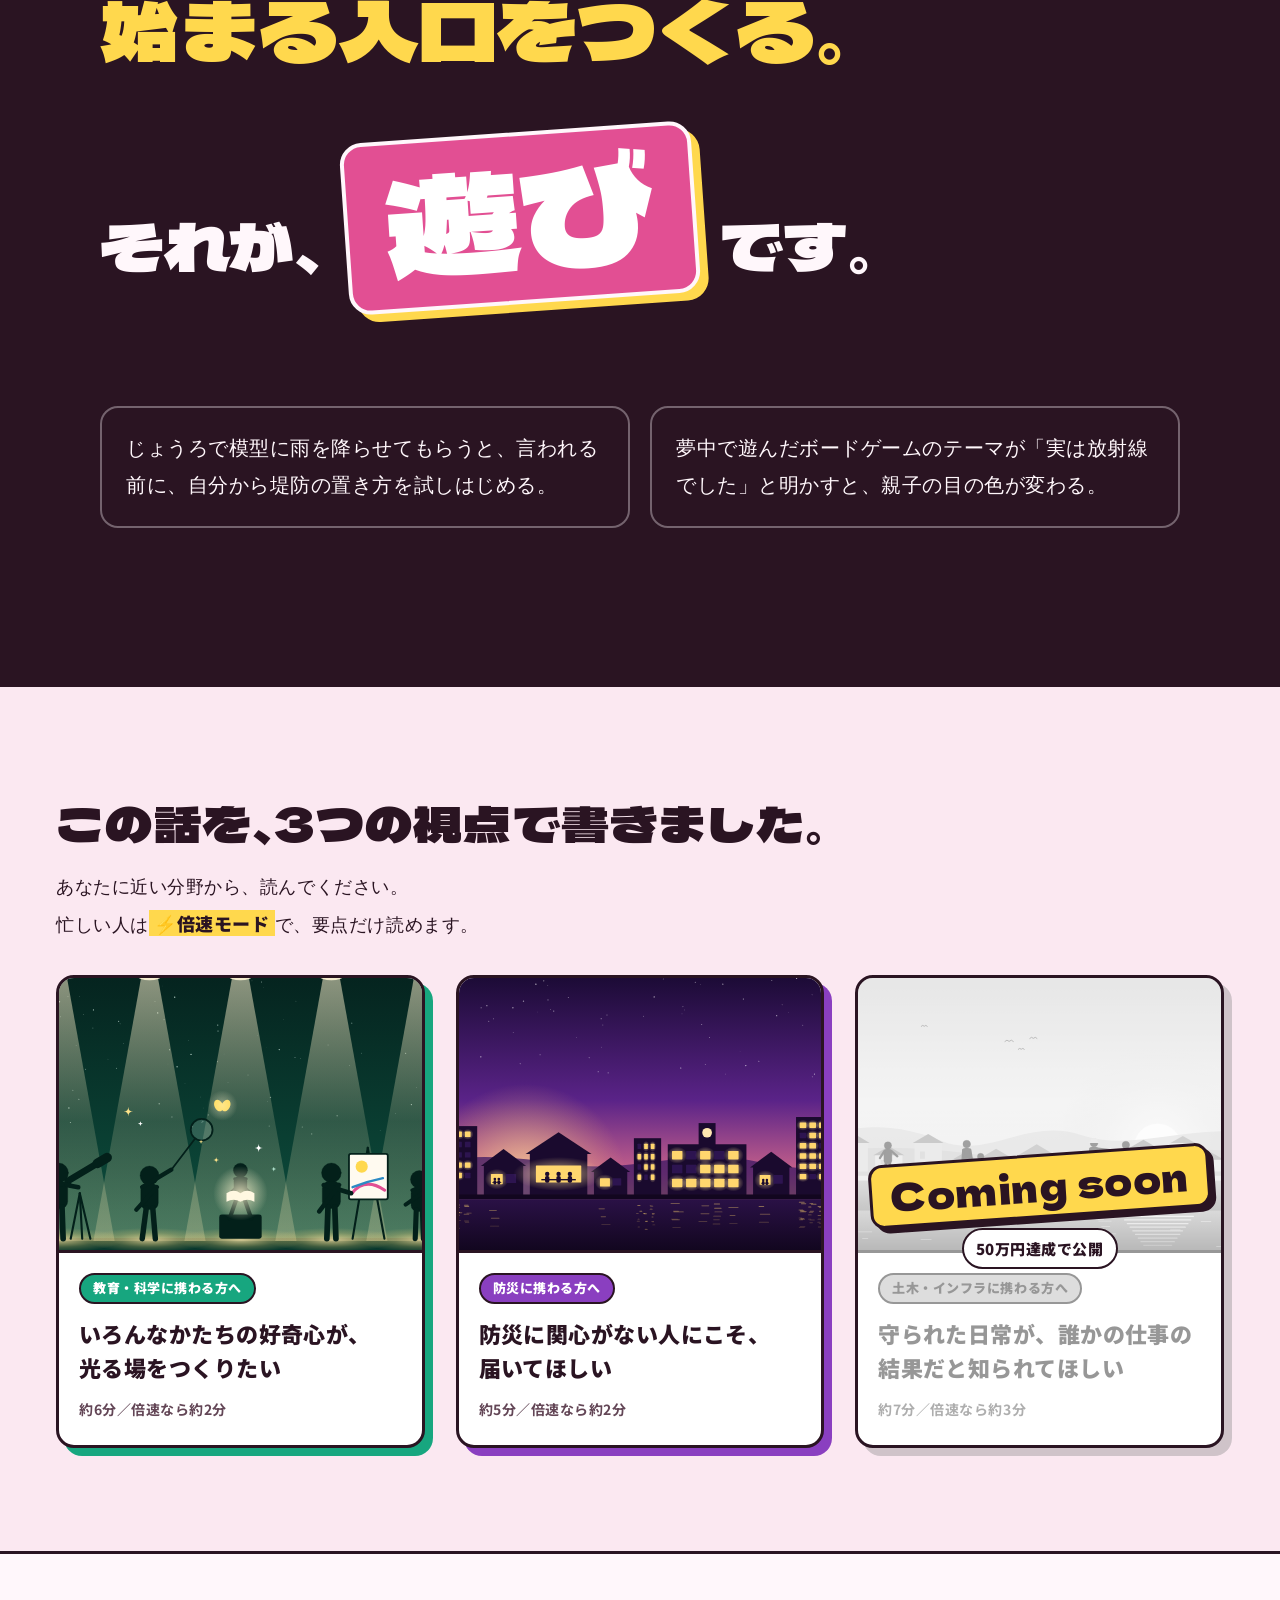
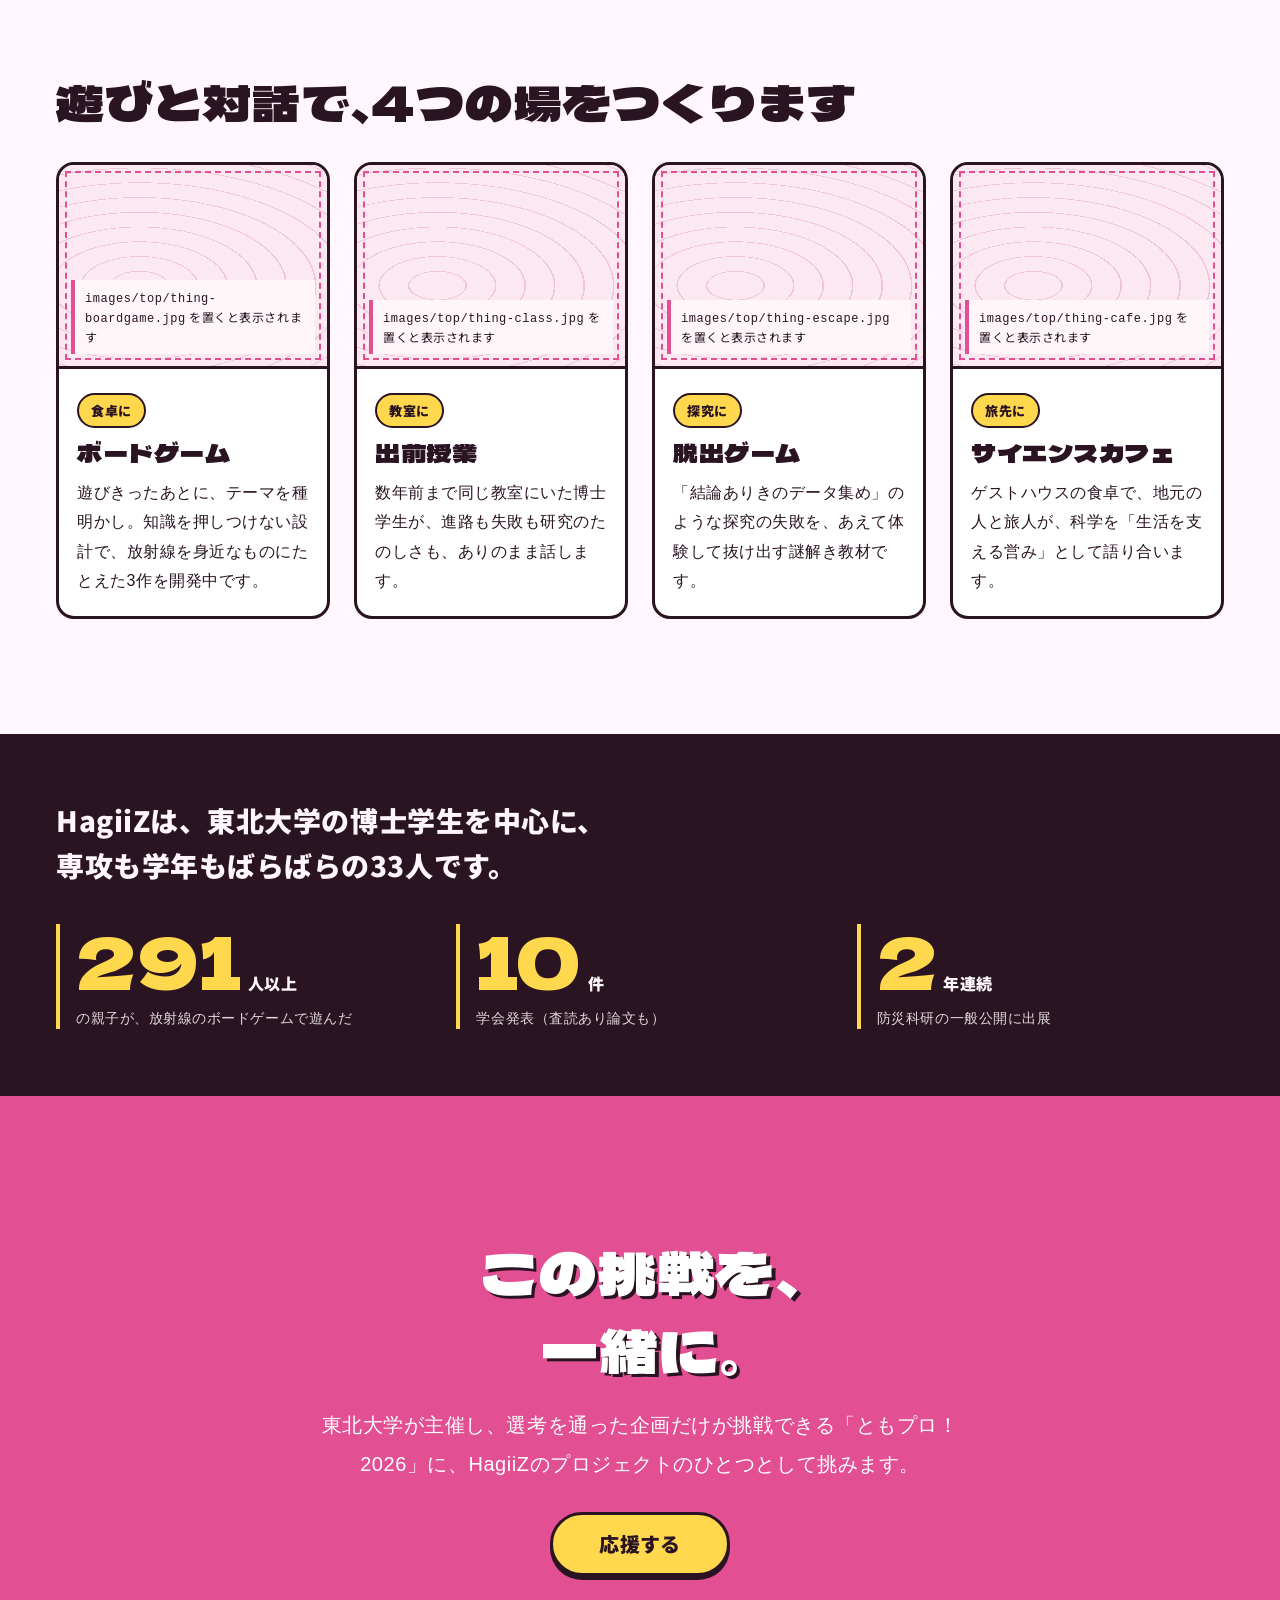
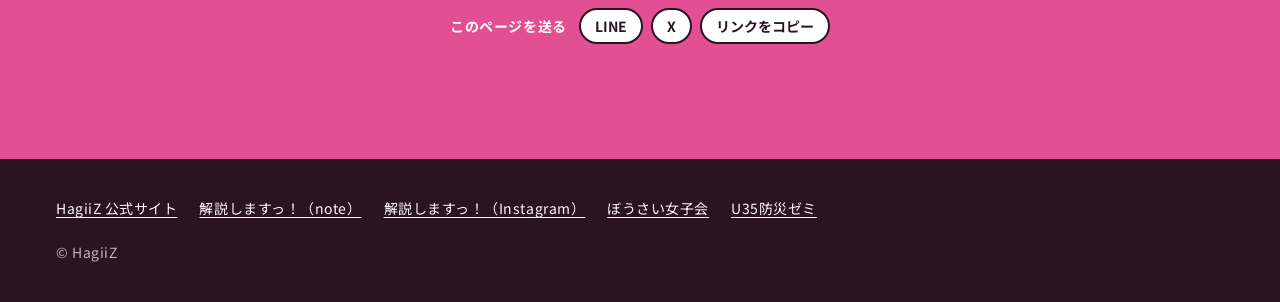
==== commit ed0ff4a4: "Add files via upload" ====
--- a/index.html
+++ b/index.html
@@ -17,7 +17,7 @@
 <link rel="icon" href="data:image/svg+xml,<svg xmlns='http://www.w3.org/2000/svg' viewBox='0 0 100 100'><text y='.9em' font-size='90'>🌊</text></svg>">
 <link rel="preconnect" href="https://fonts.googleapis.com">
 <link rel="preconnect" href="https://fonts.gstatic.com" crossorigin>
-<link href="https://fonts.googleapis.com/css2?family=Dela+Gothic+One&family=Noto+Sans+JP:wght@500;700;900&family=Zen+Kurenaido&display=swap" rel="stylesheet">
+<link href="https://fonts.googleapis.com/css2?family=Dela+Gothic+One&family=Noto+Sans+JP:wght@500;700;900&display=swap" rel="stylesheet">
 <link rel="stylesheet" href="assets/css/style.css">
 </head>
 <body class="top">
@@ -25,6 +25,7 @@
 <header class="head">
   <a class="logo" href="index.html">HagiiZ</a>
   <span class="head-tag">東北大学発「科学×防災」社会実装チーム</span>
+  <a class="about-btn" data-about href="https://www.hagiiz.com/" target="_blank" rel="noopener">HagiiZについて</a>
   <a class="btn btn--support btn--sm" data-support="header" href="support.html">応援する</a>
 </header>
 
@@ -61,17 +62,21 @@
   <!-- ② いちばん大きな話：なぜ -->
   <section class="why" id="why" aria-labelledby="why-title">
     <div class="why-inner">
-      <h2 class="why-big rv" id="why-title">大事なことほど、<br>関心がある人にしか<br>届かない。</h2>
-      <ul class="why-facts note">
-        <li class="rv">防災訓練に来るのは、もともと備えている人。</li>
-        <li class="rv">科学イベントに来るのは、もともと科学が好きな子。</li>
-        <li class="rv">土木の仕事は、何も起きなかった日ほど知られない。</li>
-      </ul>
-      <p class="why-big why-big--turn rv">だから、<br>関心がなくても始まる<br>入口をつくる。</p>
-      <p class="why-answer rv"><span>それが、</span><span class="why-play">遊び</span><span>です。</span></p>
-      <div class="why-proof">
-        <p class="note rv">じょうろで模型に雨を降らせてもらうと、言われる前に、自分から堤防の置き方を試しはじめる。</p>
-        <p class="note rv">夢中で遊んだボードゲームのテーマが「実は放射線でした」と明かすと、親子の目の色が変わる。</p>
+      <div class="why-col">
+        <h2 class="why-big" id="why-title">大事なことほど、<br>関心がある人にしか<br>届かない。</h2>
+        <ul class="why-facts note">
+          <li>防災訓練に来るのは、もともと備えている人。</li>
+          <li>科学イベントに来るのは、もともと科学が好きな子。</li>
+          <li>土木の仕事は、何も起きなかった日ほど知られない。</li>
+        </ul>
+      </div>
+      <div class="why-col why-col--a">
+        <p class="why-big why-big--turn">だから、関心がなくても<br>始まる入口をつくる。</p>
+        <p class="why-answer"><span>それが、</span><span class="why-play">遊び</span><span>です。</span></p>
+        <div class="why-proof">
+          <p class="note">じょうろで模型に雨を降らせてもらうと、言われる前に、自分から堤防の置き方を試しはじめる。</p>
+          <p class="note">夢中で遊んだボードゲームのテーマが「実は放射線でした」と明かすと、親子の目の色が変わる。</p>
+        </div>
       </div>
     </div>
   </section>
